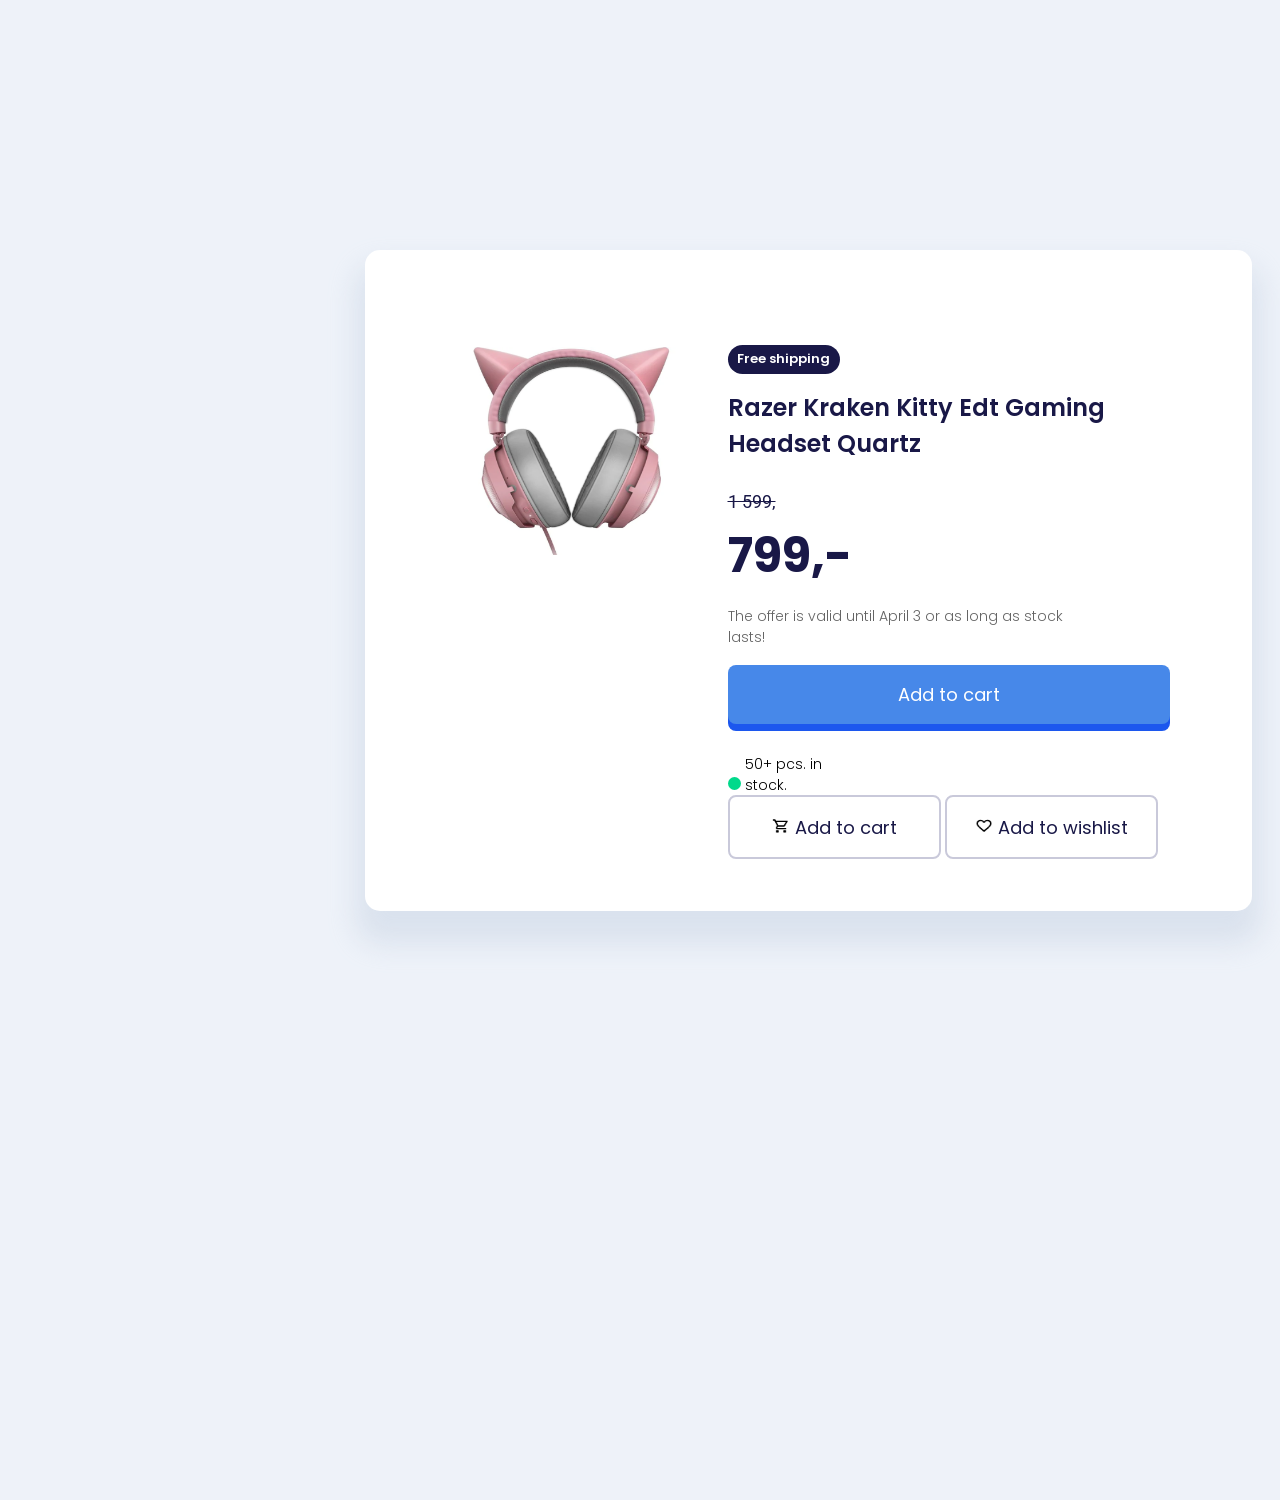
==== index.html @ 3df9a8ec "Add files via upload" ====
<!DOCTYPE html>
<html lang="en">
<head>
    <meta charset="UTF-8">
    <meta name="viewport" content="width=device-width initial-scale=1.0">
    <title>Product Design</title>
    <link rel="stylesheet" href="style.css">
    <link rel="preconnect" href="https://fonts.googleapis.com">
    <link rel="preconnect" href="https://fonts.gstatic.com" crossorigin>
    <link href="https://fonts.googleapis.com/css2?family=Poppins:ital,wght@0,100;0,200;0,300;0,400;0,500;0,600;0,700;0,800;0,900;1,100;1,200;1,300;1,400;1,500;1,600;1,700;1,800;1,900&display=swap" rel="stylesheet">
    <link rel="preconnect" href="https://fonts.googleapis.com">
    <link rel="preconnect" href="https://fonts.gstatic.com" crossorigin>
    <link href="https://fonts.googleapis.com/css2?family=Poppins:ital,wght@0,100;0,200;0,300;0,400;0,500;0,600;0,700;0,800;0,900;1,100;1,200;1,300;1,400;1,500;1,600;1,700;1,800;1,900&family=Roboto:ital,wght@0,100;0,300;0,400;0,500;0,700;0,900;1,100;1,300;1,400;1,500;1,700;1,900&display=swap" rel="stylesheet">
</head>
<body>
    <div class="main" style="height: 1200px;">
        <div class="box">
            <div class="boxbox">
                <div class="divph">
                    <img src="image.png" alt="headphones" class="nayus">
                </div>
                <div class="texts-and-prices">
                    <div class="freesh">
                        <div class="freeship">
                            <p class="freeshiptext">Free shipping</p>
                        </div>
                        <div class="info">
                            <h1 class="infonaus">Razer Kraken Kitty Edt Gaming Headset Quartz</h1>
                        </div>
                    </div>
                    <div class="prices">
                        <div class="prices-1">
                            <p class="pr-content-1">1 599,</p>
                        </div>
                        <div class="prices-2">
                            <p class="pr-content-2">799,-</p>
                        </div>
                        <div class="prices-3">
                            <p class="pr-content-3">The offer is valid until April 3 or as long as stock lasts!</p>
                        </div>
                    </div>
                    <div class="button">
                        <button class="button-add">Add to cart</button>
                    </div>
                    <div class="invert">
                        <div class="elipse"></div>
                        <p class="inventar">
                            50+ pcs. in stock.
                        </p>
                    </div>
                    <div class="two-butt">
                        <button class="first-button">
                            <img src="cart.png" alt="cart" class="cart">
                            Add to cart
                        </button>
                        <button class="second-button">
                            <img src="heart.png" alt="heart" class="cart">
                            Add to wishlist
                        </button>
                    </div>
                </div>
            </div>
        </div>
    </div>
</body>
</html>
---- style.css ----
body{
    background: #EEF2F9;
    width: 1600px;
}


.main{
    margin: 50px;
    margin-top: 250px;
}
.box{
    background-color: #fff;
    height: 661px;
    width: 887px;
    top: 269px;
    left: 356px;
    border-radius: 15px;  
    margin: auto;
    box-shadow: 0px 24px 28px 9px #B3C1D954;

}

.boxbox{
    width: 723px;
    height: 497px;
    top: 351px;
    left: 438px;
    gap: 32px;
    margin-left: 82px;
    margin-right: 82px;
    padding-top: 82px ;
    padding-bottom: 82px ;
    display: flex;

    
}
.divph{
    width: 249px;
    height: 223px;
    flex: 0 0 auto;
}
.nayus{
    width: 249px;
    height: 223px;

}

.texts-and-prices{
    width: 442px;
    height: 497px;
    gap: 32px;
    flex: 1;
}

.freeship{
    width: 112px;
    height: 29px;
    padding: 4px, 8px, 4px, 8px;
    border-radius: 20px;
    gap: 10px;
    background: #191847;

}

.freeshiptext{
    width: 112px;
    height: 21px;
    font-family: Poppins;
    font-size: 13px;
    font-weight: 600;
    line-height: 27px;
    letter-spacing: 0em;
    text-align: center;
    color:  #FFFFFF;
}

.freesh{
    width: 419px;
    height: 111px;
    border-radius: 20px;

}

.info{
    width: 419px;
    height: 72px;
    top: 39px;
}

.infonaus{
    font-family: Poppins;
font-size: 24px;
font-weight: 600;
line-height: 36px;
letter-spacing: 0em;
text-align: left;
color: #191847;

}

.prices{
    width: 365px;
    height: 114px;

}

.prices-1{
    width: 54px;
    height: 21px;
}

.pr-content-1{
    font-family: Roboto;
    font-size: 18px;
    font-weight: 400;
    line-height: 21px;
    letter-spacing: 0em;
    text-align: left;
    color: #191847;
    text-decoration: line-through;
    margin-top: 35px;
}

.prices-2{
    width: 120px;
    height: 72px;

}

.pr-content-2{
    font-family: Poppins;
    font-size: 48px;
    font-weight: 700;
    line-height: 72px;
    letter-spacing: 0em;
    text-align: left;
    color: #191847;
    margin-top: 8px;

}

.prices-3{
    width: 365px;
    height: 21px;
    opacity: 60%;
    


}

.pr-content-3{
    font-family: Poppins;
    font-size: 14px;
    font-weight: 350;
    line-height: 21px;
    letter-spacing: 0em;
    text-align: left;

}


.button-add{
    width: 442px;
height: 59px;
padding: 16px;
border-radius: 8px;
gap: 10px;
background: #4788E9;
margin-top: 60px;
border: none;
box-shadow: 0px 7px 0px 0px #1C57EE;

font-family: Poppins;
color: #fff;
font-size: 18px;
font-weight: 400;
line-height: 27px;
letter-spacing: 0em;
text-align: center;


}

.invert{
    width: 138px;
    height: 21px;
    gap: 8px;
}

.elipse{
    width: 13px;
    height: 13px;
    background: #00D98B;
    display: inline-block;
    border-radius: 50%;

}

.inventar{
    display: inline-block;
    width: 117px;
height: 21px;
border-right-width: 2px;
margin-right: 2px;
margin-top: 30px;
font-family: Poppins;
font-size: 14px;
font-weight: 390;
line-height: 21px;
letter-spacing: 0em;
text-align: left;


}

.two-butt{
    margin-top: 50px;
    width: 442px;
    height: 64px;
    gap: 16px;

}

.first-button{
    width: 213px;
height: 64px;
padding: 16px;
border-radius: 8px;
border: 2px;
gap: 10px;
border: 2px solid #C9C9DA;
background-color: #fff;


font-family: Poppins;
font-size: 18px;
font-weight: 400;
line-height: 27px;
letter-spacing: 0em;
text-align: center;
color:#191847 ;

}

.second-button{
    width: 213px;
height: 64px;
padding: 16px;
border-radius: 8px;
border: 2px;
gap: 10px;
border: 2px solid #C9C9DA;
background-color: #fff;

font-family: Poppins;
font-size: 18px;
font-weight: 400;
line-height: 27px;
letter-spacing: 0em;
text-align: center;
color:#191847 ;

}

.cart{
    height: 16px;
    width: 18px;
color:#191847 ;
}
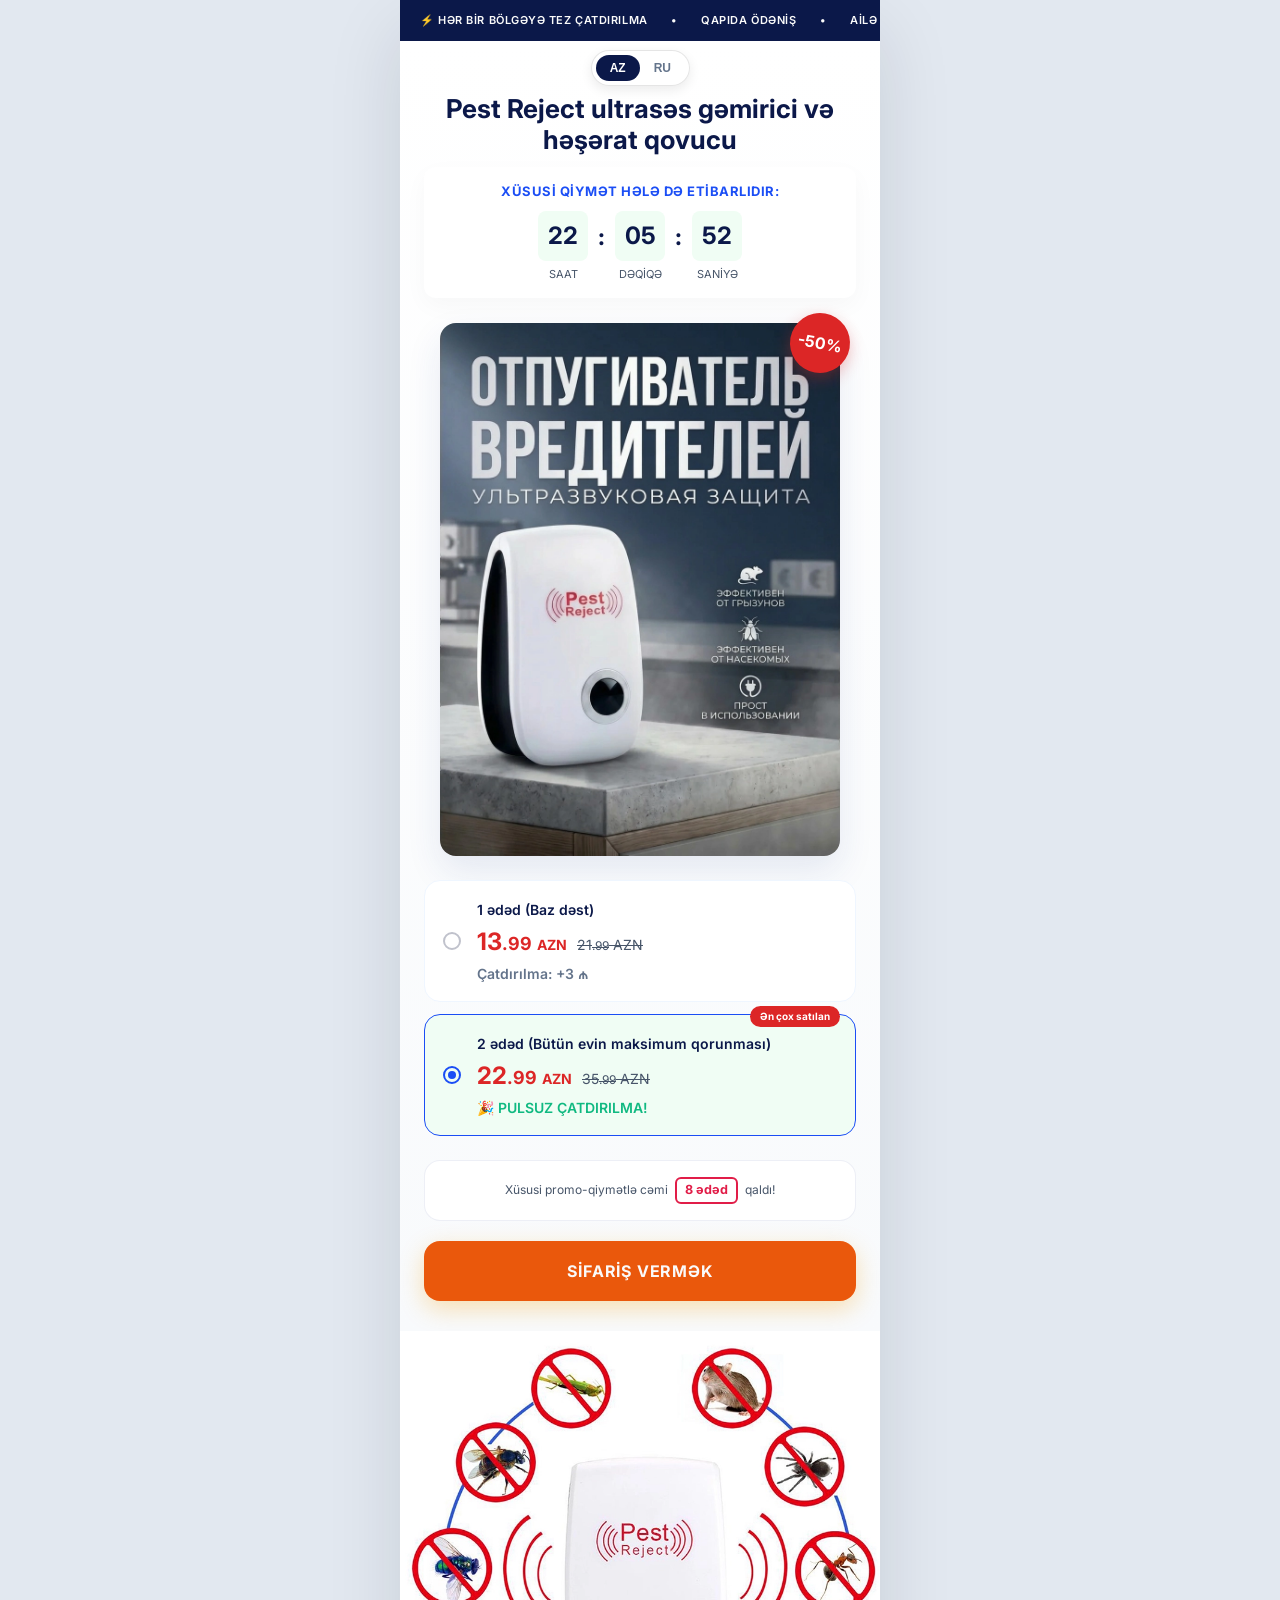
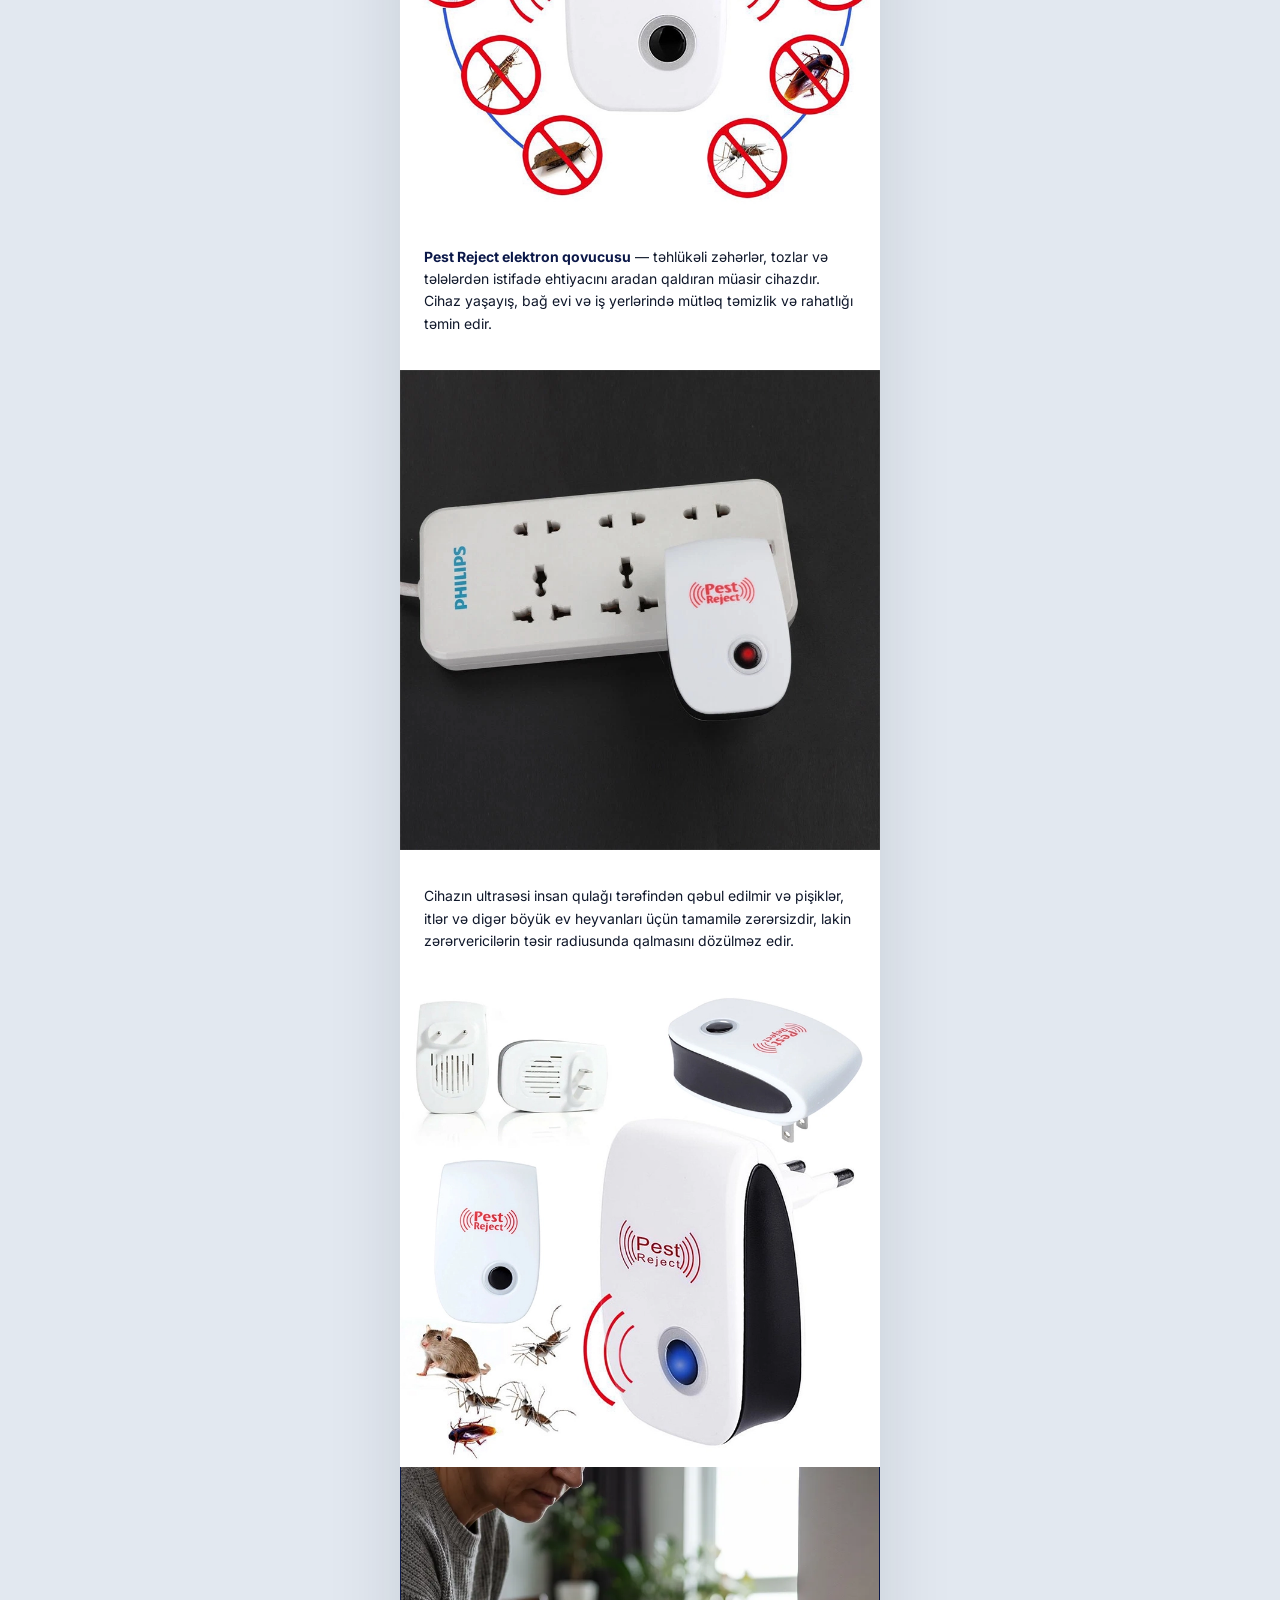
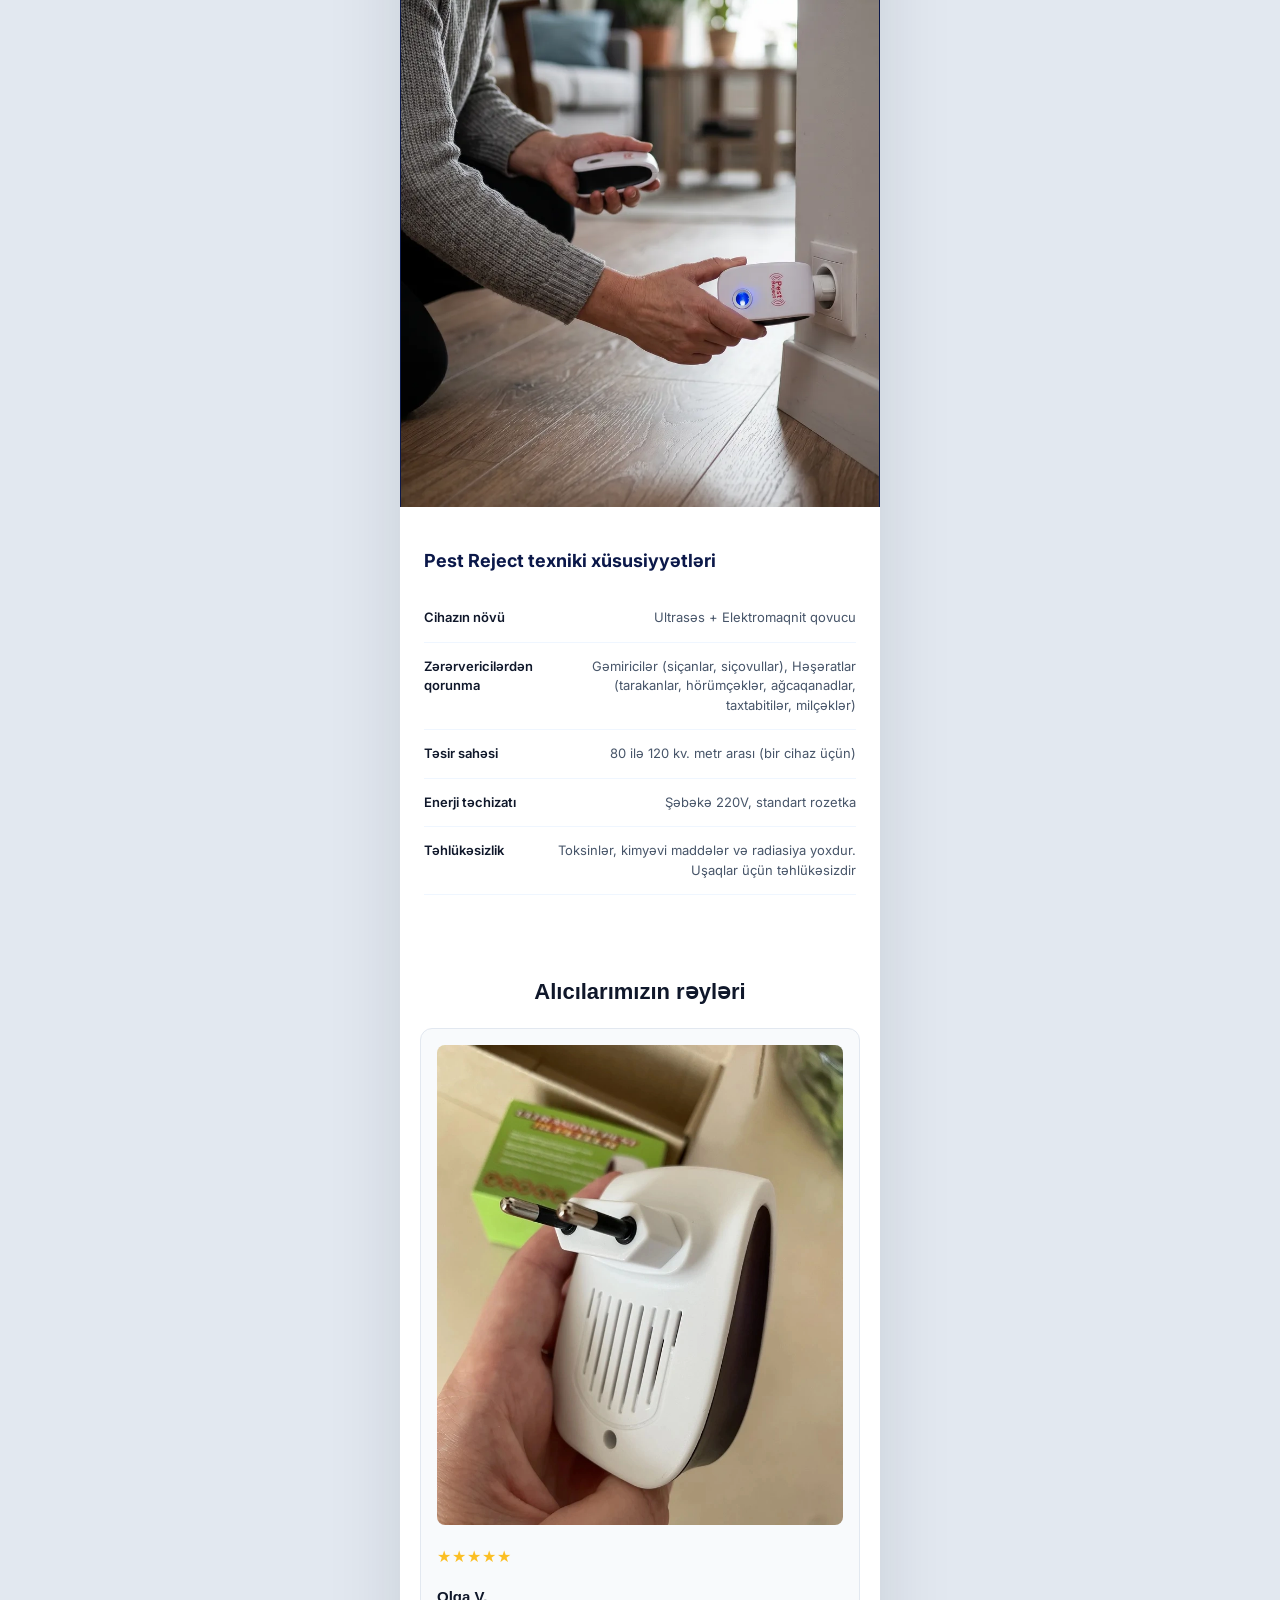
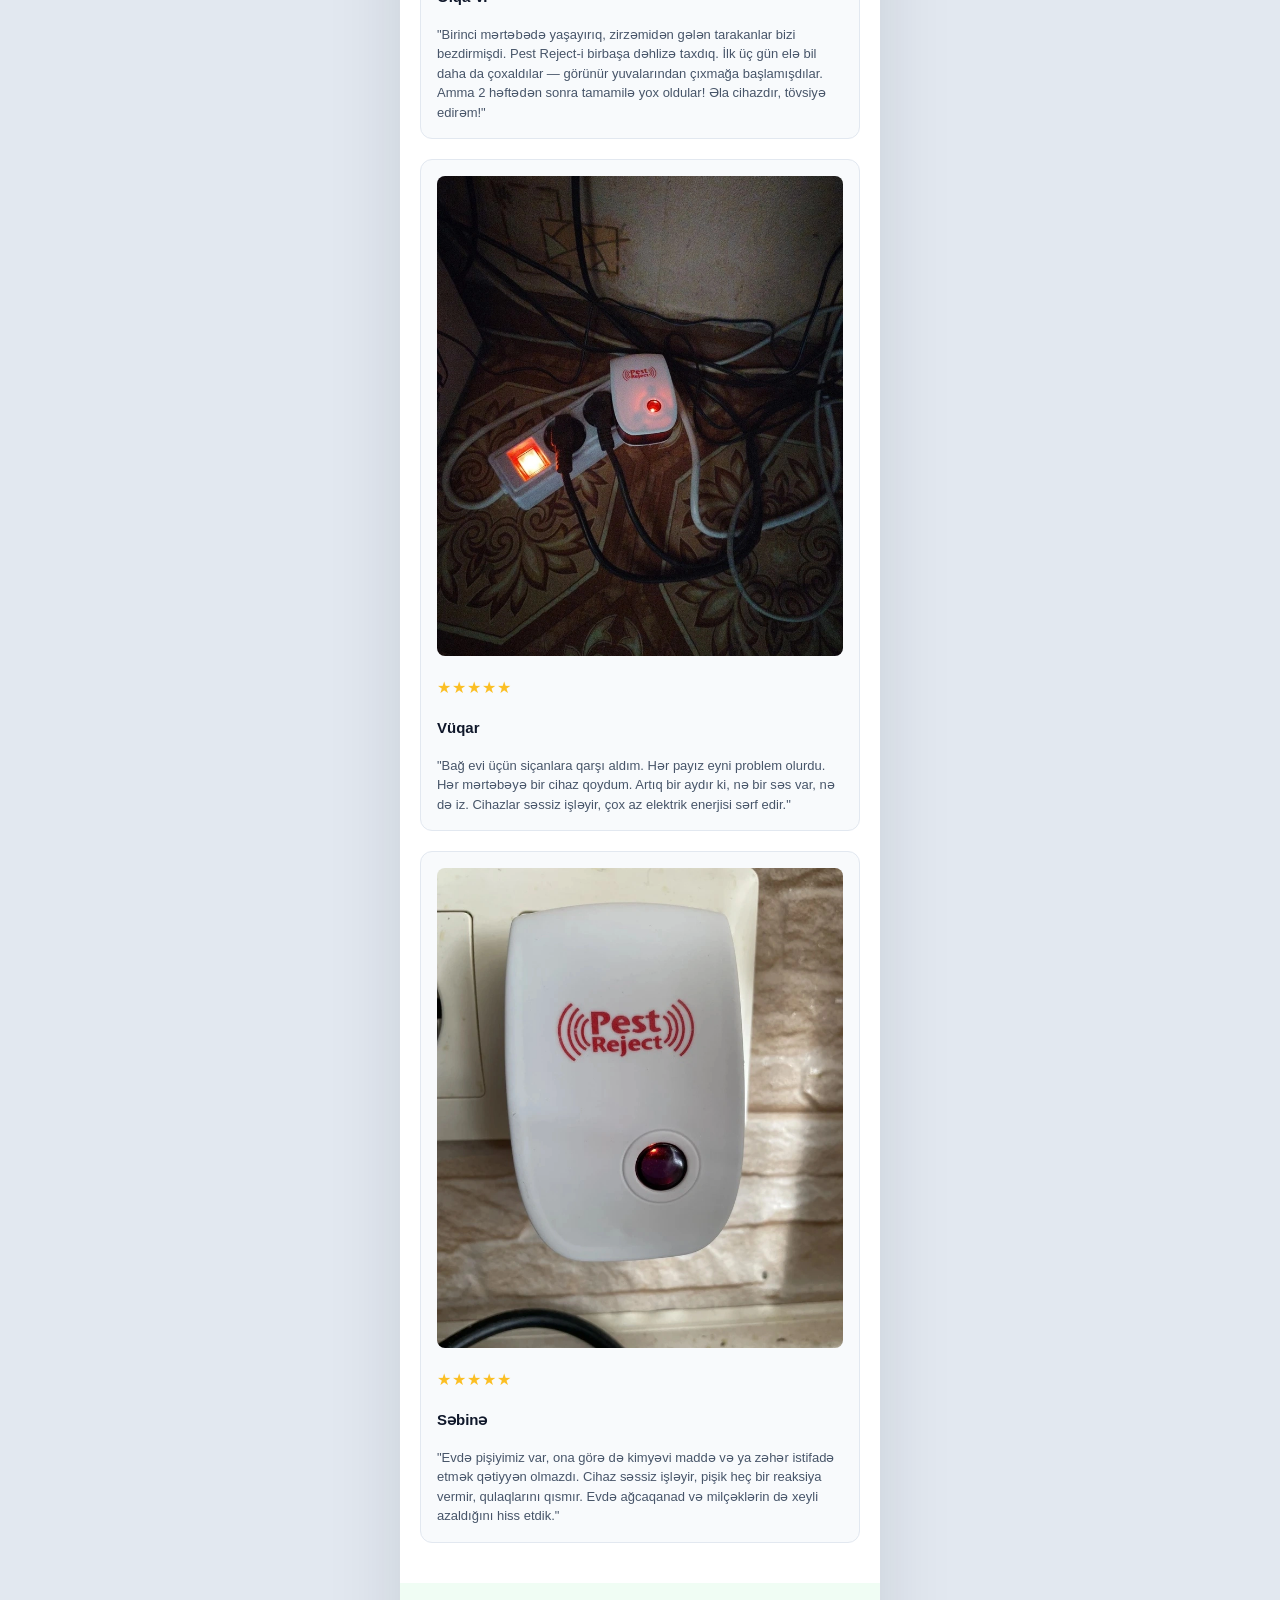
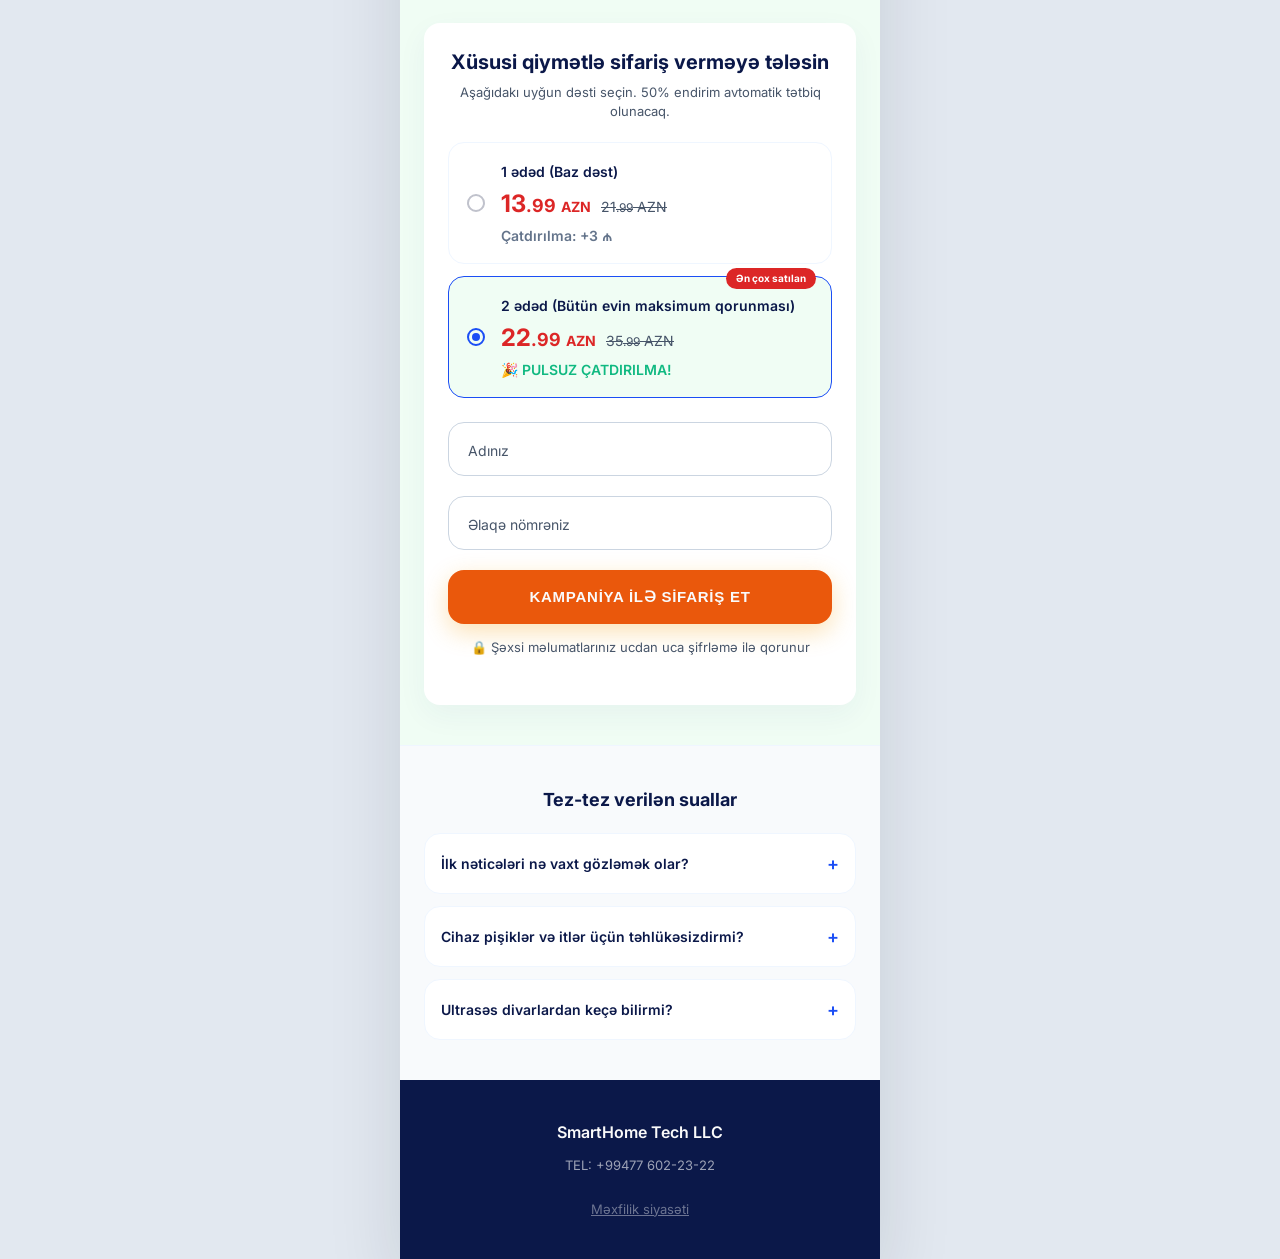
==== commit 9f317c2f: "Add files via upload" ====
--- a/index.html
+++ b/index.html
@@ -1,66 +1,208 @@
-<!DOCTYPE html>
-<html lang="en">
-<head>
-    <meta charset="UTF-8">
-    <meta name="viewport" content="width=device-width initial-scale=1.0">
-    <title>Product Design</title>
-    <link rel="stylesheet" href="style.css">
-    <link rel="preconnect" href="https://fonts.googleapis.com">
-    <link rel="preconnect" href="https://fonts.gstatic.com" crossorigin>
-    <link href="https://fonts.googleapis.com/css2?family=Poppins:ital,wght@0,100;0,200;0,300;0,400;0,500;0,600;0,700;0,800;0,900;1,100;1,200;1,300;1,400;1,500;1,600;1,700;1,800;1,900&display=swap" rel="stylesheet">
-    <link rel="preconnect" href="https://fonts.googleapis.com">
-    <link rel="preconnect" href="https://fonts.gstatic.com" crossorigin>
-    <link href="https://fonts.googleapis.com/css2?family=Poppins:ital,wght@0,100;0,200;0,300;0,400;0,500;0,600;0,700;0,800;0,900;1,100;1,200;1,300;1,400;1,500;1,600;1,700;1,800;1,900&family=Roboto:ital,wght@0,100;0,300;0,400;0,500;0,700;0,900;1,100;1,300;1,400;1,500;1,700;1,900&display=swap" rel="stylesheet">
-</head>
-<body>
-    <div class="main" style="height: 1200px;">
-        <div class="box">
-            <div class="boxbox">
-                <div class="divph">
-                    <img src="image.png" alt="headphones" class="nayus">
-                </div>
-                <div class="texts-and-prices">
-                    <div class="freesh">
-                        <div class="freeship">
-                            <p class="freeshiptext">Free shipping</p>
-                        </div>
-                        <div class="info">
-                            <h1 class="infonaus">Razer Kraken Kitty Edt Gaming Headset Quartz</h1>
-                        </div>
-                    </div>
-                    <div class="prices">
-                        <div class="prices-1">
-                            <p class="pr-content-1">1 599,</p>
-                        </div>
-                        <div class="prices-2">
-                            <p class="pr-content-2">799,-</p>
-                        </div>
-                        <div class="prices-3">
-                            <p class="pr-content-3">The offer is valid until April 3 or as long as stock lasts!</p>
-                        </div>
-                    </div>
-                    <div class="button">
-                        <button class="button-add">Add to cart</button>
-                    </div>
-                    <div class="invert">
-                        <div class="elipse"></div>
-                        <p class="inventar">
-                            50+ pcs. in stock.
-                        </p>
-                    </div>
-                    <div class="two-butt">
-                        <button class="first-button">
-                            <img src="cart.png" alt="cart" class="cart">
-                            Add to cart
-                        </button>
-                        <button class="second-button">
-                            <img src="heart.png" alt="heart" class="cart">
-                            Add to wishlist
-                        </button>
-                    </div>
-                </div>
-            </div>
-        </div>
-    </div>
-</body>
+<!DOCTYPE html>
+<html lang="az">
+<head>
+    <meta charset="UTF-8">
+    <meta name="viewport" content="width=device-width, initial-scale=1.0, maximum-scale=1.0, user-scalable=no">
+    <title>Pest Reject: Dual Technology Protection</title>
+    
+    <link rel="preconnect" href="https://fonts.googleapis.com">
+    <link rel="preconnect" href="https://fonts.gstatic.com" crossorigin>
+    <link href="https://fonts.googleapis.com/css2?family=Inter:wght@300;400;500;600;700&family=Space+Grotesk:wght@500;700&display=swap" rel="stylesheet">
+    
+    <link rel="stylesheet" href="styles.css">
+    
+    <style>
+        .lang-selector {
+            position: absolute;
+            top: 50px;
+            right: 190px;
+            z-index: 999;
+            display: flex;
+            background: rgba(255, 255, 255, 0.9);
+            border: 1px solid rgba(0, 0, 0, 0.1);
+            padding: 4px;
+            border-radius: 30px;
+            box-shadow: 0 4px 12px rgba(0, 0, 0, 0.08);
+            backdrop-filter: blur(10px);
+        }
+        .lang-btn {
+            background: none;
+            border: none;
+            padding: 6px 14px;
+            font-size: 12px;
+            font-weight: 700;
+            border-radius: 20px;
+            cursor: pointer;
+            color: #64748b;
+            transition: all 0.25s ease;
+        }
+        .lang-btn.active {
+            background: var(--primary-dark, #1a3626);
+            color: #ffffff;
+        }
+        .outlined-badge {
+            display: inline-block;
+            padding: 2px 8px;
+            margin: 0 4px;
+            font-weight: 700;
+            color: #e11d48;
+            border: 2px solid #e11d48;
+            border-radius: 6px;
+            background: transparent;
+            font-size: 1.05em;
+            vertical-align: middle;
+        }
+    </style>
+
+    <script type="text/javascript">
+    (function(c,l,a,r,i,t,y){
+        c[a]=c[a]||function(){(c[a].q=c[a].q||[]).push(arguments)};
+        t=l.createElement(r);t.async=1;t.src="https://www.clarity.ms/tag/"+i;
+        y=l.getElementsByTagName(r)[0];y.parentNode.insertBefore(t,y);
+    })(window, document, "clarity", "script", "xmjkvw6x2c");
+    </script>
+
+    <script>
+    !function (w, d, t) {
+      w.TiktokAnalyticsObject=t;var ttq=w[t]=w[t]||[];ttq.methods=["page","track","identify","instances","debug","on","off","once","ready","alias","group","enableCookie","disableCookie","holdConsent","revokeConsent","grantConsent"],ttq.setAndDefer=function(t,e){t[e]=function(){t.push([e].concat(Array.prototype.slice.call(arguments,0)))}};for(var i=0;i<ttq.methods.length;i++)ttq.setAndDefer(ttq,ttq.methods[i]);ttq.instance=function(t){for(
+      var e=ttq._i[t]||[],n=0;n<ttq.methods.length;n++)ttq.setAndDefer(e,ttq.methods[n]);return e},ttq.load=function(e,n){var r="https://analytics.tiktok.com/i18n/pixel/events.js",o=n&&n.partner;ttq._i=ttq._i||{},ttq._i[e]=[],ttq._i[e]._u=r,ttq._t=ttq._t||{},ttq._t[e]=+new Date,ttq._o=ttq._o||{},ttq._o[e]=n||{};n=document.createElement("script")
+      ;n.type="text/javascript",n.async=!0,n.src=r+"?sdkid="+e+"&lib="+t;e=document.getElementsByTagName("script")[0];e.parentNode.insertBefore(n,e)};
+      ttq.load('D953P5RC77U133LMJ0LG');
+      ttq.page();
+    }(window, document, 'ttq');
+    </script>
+    <script>
+    !function(f,b,e,v,n,t,s)
+    {if(f.fbq)return;n=f.fbq=function(){n.callMethod?
+    n.callMethod.apply(n,arguments):n.queue.push(arguments)};
+    if(!f._fbq)f._fbq=n;n.push=n;n.loaded=!0;n.version='2.0';
+    n.queue=[];t=b.createElement(e);t.async=!0;
+    t.src=v;s=b.getElementsByTagName(e)[0];
+    s.parentNode.insertBefore(t,s)}(window, document,'script',
+    'https://connect.facebook.net/en_US/fbevents.js');
+    fbq('init', '2206596209770725');
+    </script>
+</head>
+<body>
+
+    <main class="premium-wrapper">
+        
+        <div class="lang-selector">
+            <button class="lang-btn" id="btn-lang-az" onclick="switchLanguage('az')">AZ</button>
+            <button class="lang-btn" id="btn-lang-ru" onclick="switchLanguage('ru')">RU</button>
+        </div>
+
+        <header class="ticker-bar">
+            <div class="ticker-track" id="ticker-track"></div>
+        </header>
+
+        <section class="hero-showcase" style="position: relative;">
+            <div class="content_layer">
+                <h1 class="main_title" id="hero-title"></h1>
+
+                <div class="timer_wrap">
+                    <p class="timer_title" id="timer-title-text"></p>
+                    <div class="timer_container">
+                        <div class="timer_block">
+                            <div class="count hours">00</div>
+                            <div class="text" id="label-hours"></div>
+                        </div>
+                        <div class="separator">:</div>
+                        <div class="timer_block">
+                            <div class="count minutes">00</div>
+                            <div class="text" id="label-minutes"></div>
+                        </div>
+                        <div class="separator">:</div>
+                        <div class="timer_block">
+                            <div class="count seconds">00</div>
+                            <div class="text" id="label-seconds"></div>
+                        </div>
+                    </div>
+                </div>
+
+                <div class="hero_image_wrapper">
+                    <img src="" alt="" class="hero_img" id="hero-img">
+                    <div class="sale_badge" id="sale-badge"></div>
+                </div>
+            </div>
+
+            <div class="prices-wrapper" id="pricing-wrapper-top"></div>
+
+            <div class="batch-counter-container">
+                <p class="stock-warning" id="stock-warning-text"></p>
+            </div>
+
+            <div class="cta-container">
+                <a href="#order_form_section" class="btn-magnetic" id="cta-btn-text"></a>
+            </div>
+        </section>
+
+        <section class="narrative-grid" id="narrative-grid"></section>
+
+        <section class="tech-specs-section">
+            <h3 class="specs-section-title" id="specs-title"></h3>
+            <div class="specs-table" id="specs-table"></div>
+        </section>
+
+<section class="addons_section" style="padding: 40px 20px; background: #fff; font-family: 'Montserrat', sans-serif;">
+    <div style="max-width: 550px; margin: 0 auto;">
+        <h2 id="reviews-title" style="font-size: 22px; text-align: center; margin-bottom: 20px; color: var(--text-main); font-weight: 700;"></h2>
+        
+        <!-- One clean, vertical container for your list -->
+        <div id="reviewsSlider" class="reviews_slider" style="display: flex; flex-direction: column; gap: 20px;">
+        </div>
+    </div>
+</section>
+
+        <section id="order_form_section" class="checkout-anchor">
+            <div class="checkout-card">
+                <h3 id="checkout-title"></h3>
+                <p style="margin-bottom: 20px;" id="checkout-subtitle"></p>
+
+                <div class="prices-wrapper" id="pricing-wrapper-bottom"></div>
+
+                <iframe name="hidden_iframe" id="hidden_iframe" style="display:none;"></iframe>
+                <form id="order_form" class="clean-form" action="https://api.web3forms.com/submit" method="POST">
+                    <input type="hidden" name="access_key" id="web3forms_key" value="">
+                    <input type="hidden" name="subject" id="web3forms_subject" value="">
+                    <input type="hidden" name="from_name" id="web3forms_from_name" value="">
+                    <input type="checkbox" name="botcheck" style="display: none;">
+                    
+                    <input type="hidden" name="redirect" id="dynamic_redirect" value="">
+                    <input type="hidden" name="Тариф" id="selected_package" value="">
+                    
+                    <div class="floating-input-group">
+                        <input type="text" name="name" id="user_name" placeholder=" ">
+                        <label for="user_name" id="label-name"></label>
+                    </div>
+
+                    <div class="floating-input-group">
+                        <input type="tel" name="phone" id="user_phone" required="" placeholder=" " pattern="[\+0-9\-\s\(\)]+">
+                        <label for="user_phone" id="label-phone"></label>
+                    </div>
+
+                    <button type="submit" class="btn-magnetic submit-btn" id="submit-btn-text"></button>
+                </form>
+                <p class="security_text" id="security-text"></p>
+            </div>
+        </section>
+
+        <section class="faq-section">
+            <h3 class="specs-section-title text-center" id="faq-section-title"></h3>
+            <div class="faq_container" id="faq-container"></div>
+        </section>
+
+        <footer class="footer_section">
+            <div class="footer_content">
+                <p class="company_name" id="footer-company"></p>
+                <p id="footer-phone"></p>
+                <a href="polit.html" target="_blank" class="policy_link" id="footer-policy"></a>
+            </div>
+        </footer>
+
+    </main>
+
+    <script src="config.js"></script>
+    <script src="script.js"></script>
+</body>
 </html>
--- a/styles.css
+++ b/styles.css
@@ -0,0 +1,777 @@
+/* Precise Color Palette Integration & Adaptive Typography Framework */
+:root {
+--primary-dark: #0B1849;        /* Deep Forest Charcoal */
+    --primary-color: #1B4EF5;       /* Protective Dark Green (Active Zone) */
+    --primary-light: #F0FDF4;       /* Soft Mint Light (Clean background tint) */
+    
+    /* Accents: Warm warning orange for notifications, ribbons, 
+       and sub-elements 
+    */
+    --accent-gold: #EA580C;         /* Warning/Alert Orange */
+    --accent-gold-hover: #C2410C;   /* Deep Orange Hover */
+    
+    /* Action Color: True CTA Red for buttons, price drop badges, 
+       and stock warnings to drive urgency and high clicks
+    */
+    --danger: #DC2626;              /* Danger Red (Used for Main CTA buttons/badges) */
+    
+    /* Structure & Typography */
+    --bg-light: #F8FAFC;            /* Clean Slate Gray background */
+    --bg-white: #FFFFFF;            /* Pure White */
+    --text-main: #0F172A;           /* Deep Charcoal for crisp reading */
+    --text-muted: #475569;          /* Slate Gray for secondary text */
+    --text-light: #FAFAFA;
+
+    --radius-premium: 16px;
+    --radius-pill: 40px;
+    --transition-smooth: cubic-bezier(0.16, 1, 0.3, 1);
+}
+
+/* Base Level Setup Constraints */
+* {
+    margin: 0;
+    padding: 0;
+    box-sizing: border-box;
+    -webkit-tap-highlight-color: transparent;
+}
+
+body {
+    background-color: #E2E8F0;
+    color: var(--text-main);
+    font-family: 'Inter', sans-serif;
+    line-height: 1.5;
+    -webkit-font-smoothing: antialiased;
+}
+
+/* Wider Responsive Layout to Provide Ample Breathing Room on Modern Mobile glass */
+.premium-wrapper {
+    width: 100%;
+    max-width: 480px;
+    margin: 0 auto;
+    background-color: var(--bg-white);
+    box-shadow: 0 30px 70px rgba(15, 23, 42, 0.12);
+    min-height: 100vh;
+    overflow-x: hidden;
+    position: relative;
+}
+
+/* Continuous Marquee Infobar */
+.ticker-bar {
+    background-color: var(--primary-dark);
+    color: var(--text-light);
+    padding: 12px 0;
+    font-size: 11px;
+    font-weight: 600;
+    letter-spacing: 0.05em;
+    overflow: hidden;
+    white-space: nowrap;
+}
+
+.ticker-track {
+    display: inline-block;
+    animation: scrollTicker 30s linear infinite;
+}
+
+.ticker-track span {
+    display: inline-block;
+    padding: 0 20px;
+}
+
+@keyframes scrollTicker {
+    0% { transform: translate3d(0, 0, 0); }
+    100% { transform: translate3d(-50%, 0, 0); }
+}
+
+/* Sections Construction Styling */
+section {
+    padding: 40px 24px;
+}
+
+/* Hero Content Area with Restored Original Copywriting Styles */
+.hero-showcase {
+    display: flex;
+    flex-direction: column;
+    background: linear-gradient(180deg, var(--bg-white) 0%, var(--bg-light) 100%);
+    padding-bottom: 30px;
+    text-align: center;
+}
+
+.badge {
+    display: inline-block;
+    background-color: var(--primary-light);
+    color: var(--primary-color);
+    padding: 6px 16px;
+    border-radius: var(--radius-pill);
+    font-size: 12px;
+    font-weight: 600;
+    text-transform: uppercase;
+    letter-spacing: 1px;
+    margin: 0 auto 16px auto;
+    width: max-content;
+}
+
+.main_title {
+    font-family: 'Inter', sans-serif;
+    font-size: 26px;
+    line-height: 1.2;
+    font-weight: 700;
+    color: var(--primary-dark);
+    margin-bottom: 12px;
+    margin-top: 12px;
+}
+
+.subtitle {
+    font-size: 14px;
+    color: var(--text-muted);
+    margin-bottom: 24px;
+    padding: 0 10px;
+}
+
+/* Restored Original Style Hero Image Wrapper containing old badges */
+.hero_image_wrapper {
+    position: relative;
+    width: 100%;
+    max-width: 400px;
+    margin: 0 auto 24px auto;
+}
+
+.hero_img {
+    width: 100%;
+    height: auto;
+    border-radius: var(--radius-premium);
+    box-shadow: 0 15px 35px rgba(30, 58, 138, 0.1);
+    object-fit: cover;
+    display: block;
+}
+
+.sale_badge {
+    position: absolute;
+    top: -10px;
+    right: -10px;
+    background-color: var(--danger);
+    color: white;
+    width: 60px;
+    height: 60px;
+    border-radius: 50%;
+    display: flex;
+    align-items: center;
+    justify-content: center;
+    font-weight: 700;
+    font-size: 16px;
+    box-shadow: 0 6px 15px rgba(220, 38, 38, 0.3);
+    transform: rotate(10deg);
+}
+
+/* High Visibility Stocks Tracker */
+.batch-counter-container {
+    background: var(--bg-white);
+    border: 1px solid rgba(30, 58, 138, 0.08);
+    padding: 16px;
+    border-radius: var(--radius-premium);
+    margin-bottom: 20px;
+    text-align: left;
+}
+
+.batch-header {
+    display: flex;
+    justify-content: space-between;
+    align-items: center;
+    font-size: 12px;
+    font-weight: 600;
+    color: var(--primary-dark);
+}
+
+.pulse-dot {
+    width: 8px;
+    height: 8px;
+    background: var(--danger);
+    border-radius: 50%;
+    box-shadow: 0 0 0 0 rgba(220, 38, 38, 0.5);
+    animation: dotPulse 1.8s infinite;
+}
+
+@keyframes dotPulse {
+    0% { transform: scale(0.95); box-shadow: 0 0 0 0 rgba(220, 38, 38, 0.5); }
+    70% { transform: scale(1); box-shadow: 0 0 0 6px rgba(220, 38, 38, 0); }
+    100% { transform: scale(0.95); box-shadow: 0 0 0 0 rgba(220, 38, 38, 0); }
+}
+
+.progress-bar-track {
+    background: #EFF6FF;
+    height: 6px;
+    border-radius: var(--radius-pill);
+    margin: 10px 0;
+    overflow: hidden;
+}
+
+.progress-bar-fill {
+    background: var(--primary-color);
+    height: 100%;
+    border-radius: var(--radius-pill);
+}
+
+.stock-warning {
+    font-size: 12px;
+    color: var(--text-muted);
+    text-align: center;
+}
+
+.stock-warning b {
+    color: var(--danger);
+}
+
+/* High Loyalty Trust Notice Element */
+.delivery-shield {
+    display: flex;
+    gap: 14px;
+    background: var(--bg-white);
+    border: 1px solid rgba(0,0,0,0.03);
+    padding: 16px;
+    border-radius: var(--radius-premium);
+    margin-bottom: 24px;
+    text-align: left;
+}
+
+.shield-icon {
+    color: var(--primary-color);
+    display: flex;
+    align-items: center;
+}
+
+.shield-text h4 {
+    font-size: 13px;
+    font-weight: 600;
+    color: var(--primary-dark);
+}
+
+.shield-text p {
+    font-size: 12px;
+    color: var(--text-muted);
+}
+
+/* Magnetic Call To Action Button Components */
+.cta-container {
+    width: 100%;
+}
+
+.btn-magnetic {
+    display: flex;
+    justify-content: center;
+    align-items: center;
+    width: 100%;
+    padding: 18px 24px;
+    background: var(--accent-gold);
+    color: var(--text-light);
+    font-weight: 700;
+    text-transform: uppercase;
+    text-decoration: none;
+    letter-spacing: 0.05em;
+    border-radius: var(--radius-premium);
+    transition: background-color 0.2s ease, transform var(--transition-smooth);
+    box-shadow: 0 8px 25px rgba(245, 158, 11, 0.3);
+    border: none;
+}
+
+.btn-magnetic:hover {
+    background: var(--accent-gold-hover);
+    transform: translateY(-2px);
+}
+
+/* Structural Narrative Content Showcase grid */
+.narrative-grid {
+    padding: 0;
+    background: var(--primary-dark);
+}
+
+.story-image-card {
+    width: 100%;
+    position: relative;
+    overflow: hidden;
+}
+
+.story-image-card img {
+    width: 100%;
+    height: auto;
+    display: block;
+}
+
+.narrative-text {
+    padding: 35px 24px;
+    font-size: 14px;
+    line-height: 1.6;
+    background: var(--bg-white);
+    color: var(--text-main);
+}
+
+.narrative-text b {
+    color: var(--primary-dark);
+}
+
+/* Glassmorphism Specs Elements Inside Graphics Container layers */
+.glass-specs-box {
+    position: absolute;
+    bottom: 20px;
+    left: 20px;
+    right: 20px;
+    background: rgba(15, 23, 42, 0.9);
+    backdrop-filter: blur(10px);
+    -webkit-backdrop-filter: blur(10px);
+    border: 1px solid rgba(255,255,255,0.1);
+    padding: 20px;
+    border-radius: var(--radius-premium);
+    color: var(--text-light);
+}
+
+.glass-specs-box h3 {
+    font-size: 16px;
+    font-weight: 700;
+    color: var(--accent-gold);
+}
+
+.divider-line {
+    width: 40px;
+    height: 2px;
+    background: var(--accent-gold);
+    margin: 12px 0;
+}
+
+.glass-specs-box p {
+    font-size: 13px;
+    line-height: 1.5;
+    color: #E2E8F0;
+}
+
+.specs-bullet-list {
+    list-style: none;
+    margin-top: 10px;
+}
+
+.specs-bullet-list li {
+    font-size: 13px;
+    color: #E2E8F0;
+    margin-bottom: 6px;
+    position: relative;
+    padding-left: 18px;
+}
+
+.specs-bullet-list li::before {
+    content: '✓';
+    position: absolute;
+    left: 0;
+    color: var(--accent-gold);
+    font-weight: bold;
+}
+
+.micro-tag {
+    font-size: 9px;
+    font-weight: 700;
+    letter-spacing: 0.1em;
+    color: var(--accent-gold);
+    display: block;
+    margin-bottom: 4px;
+}
+
+/* Clean Tech Table specifications elements */
+.tech-specs-section {
+    background: var(--bg-white);
+}
+
+.specs-section-title {
+    font-size: 18px;
+    font-weight: 700;
+    color: var(--primary-dark);
+    margin-bottom: 20px;
+}
+
+.text-center { text-align: center; }
+
+.specs-table {
+    display: flex;
+    flex-direction: column;
+}
+
+.specs-row {
+    display: flex;
+    justify-content: space-between;
+    padding: 14px 0;
+    border-bottom: 1px solid #EFF6FF;
+    font-size: 13px;
+    gap: 15px;
+}
+
+.spec-label {
+    font-weight: 600;
+    color: var(--text-main);
+}
+
+.spec-val {
+    color: var(--text-muted);
+    text-align: right;
+}
+
+/* Custom Interactive Accordion FAQ Section Components */
+.faq-section {
+    background: var(--bg-light);
+    border-top: 1px solid #EFF6FF;
+}
+
+.faq_container {
+    display: flex;
+    flex-direction: column;
+    gap: 12px;
+}
+
+.faq_item {
+    background: var(--bg-white);
+    border: 1px solid #EFF6FF;
+    border-radius: var(--radius-premium);
+    padding: 16px;
+    cursor: pointer;
+    transition: border-color 0.2s ease;
+}
+
+.faq_trigger {
+    display: flex;
+    justify-content: space-between;
+    align-items: center;
+    font-weight: 600;
+    font-size: 14px;
+    color: var(--primary-dark);
+    gap: 10px;
+}
+
+.faq_icon {
+    font-size: 18px;
+    color: var(--primary-color);
+    transition: transform 0.3s var(--transition-smooth);
+}
+
+.faq_answer {
+    max-height: 0;
+    overflow: hidden;
+    transition: max-height 0.3s cubic-bezier(0, 1, 0, 1), padding 0.3s ease;
+    font-size: 13px;
+    color: var(--text-muted);
+    line-height: 1.5;
+}
+
+.faq_answer p {
+    padding-top: 12px;
+}
+
+/* Open Accordion Interactive States */
+.faq_item.open {
+    border-color: var(--primary-color);
+}
+
+.faq_item.open .faq_icon {
+    transform: rotate(45deg);
+}
+
+.faq_item.open .faq_answer {
+    max-height: 1000px;
+    transition: max-height 0.5s ease-in-out;
+}
+
+/* Tariff Cards Stack System (Placed Right Before Form Container) */
+.prices-wrapper {
+    display: flex;
+    flex-direction: column;
+    gap: 12px;
+    margin-bottom: 24px;
+    text-align: left;
+}
+
+.pricing-card {
+    background: var(--bg-white);
+    border: 1px solid #EFF6FF;
+    border-radius: var(--radius-premium);
+    padding: 18px;
+    display: flex;
+    align-items: center;
+    gap: 16px;
+    cursor: pointer;
+    position: relative;
+    transition: border-color var(--transition-smooth), background-color var(--transition-smooth);
+}
+
+.pricing-card.active {
+    border-color: var(--primary-color);
+    background: var(--primary-light);
+}
+
+.card-radio {
+    width: 18px;
+    height: 18px;
+    border: 2px solid #C0C2CC;
+    border-radius: 50%;
+    position: relative;
+    flex-shrink: 0;
+}
+
+.pricing-card.active .card-radio {
+    border-color: var(--primary-color);
+}
+
+.pricing-card.active .card-radio::after {
+    content: '';
+    position: absolute;
+    top: 3px; left: 3px;
+    width: 8px; height: 8px;
+    background: var(--primary-color);
+    border-radius: 50%;
+}
+
+.card-details {
+    display: flex;
+    flex-direction: column;
+    flex-grow: 1;
+}
+
+.package-name {
+    font-size: 14px;
+    font-weight: 600;
+    color: var(--primary-dark);
+}
+
+.pricing-row {
+    display: flex;
+    align-items: baseline;
+    gap: 10px;
+    margin-top: 4px;
+}
+
+.new-price {
+    font-size: 24px;
+    font-weight: 700;
+    color: var(--danger);
+}
+
+.new-price small { font-size: 14px; }
+
+.old-price {
+    font-size: 14px;
+    text-decoration: line-through;
+    color: var(--text-muted);
+}
+
+.popular-ribbon {
+    position: absolute;
+    top: -9px;
+    right: 15px;
+    background: var(--danger);
+    color: white;
+    font-size: 10px;
+    font-weight: 700;
+    padding: 3px 10px;
+    border-radius: var(--radius-pill);
+}
+
+/* Fluid Luxury Checkout Form Architecture */
+.checkout-anchor {
+    background: var(--primary-light);
+}
+
+.checkout-card {
+    background: var(--bg-white);
+    padding: 24px;
+    border-radius: var(--radius-premium);
+    box-shadow: 0 10px 30px rgba(30, 58, 138, 0.05);
+    text-align: center;
+}
+
+.checkout-card h3 {
+    font-size: 20px;
+    font-weight: 700;
+    color: var(--primary-dark);
+    margin-bottom: 6px;
+}
+
+.checkout-card p {
+    font-size: 13px;
+    color: var(--text-muted);
+    margin-bottom: 24px;
+}
+
+.clean-form {
+    display: flex;
+    flex-direction: column;
+    gap: 20px;
+}
+
+.floating-input-group {
+    position: relative;
+    width: 100%;
+}
+
+.floating-input-group input {
+    width: 100%;
+    padding: 18px 16px;
+    border: 1px solid #CBD5E1;
+    background: transparent;
+    border-radius: var(--radius-premium);
+    font-size: 14px;
+    color: var(--text-main);
+    transition: border-color 0.2s ease;
+}
+
+.floating-input-group input:focus {
+    outline: none;
+    border-color: var(--primary-color);
+}
+
+.floating-input-group label {
+    position: absolute;
+    left: 16px;
+    top: 18px;
+    font-size: 14px;
+    color: var(--text-muted);
+    transition: transform 0.2s ease, font-size 0.2s ease, color 0.2s ease;
+    pointer-events: none;
+    background: var(--bg-white);
+    padding: 0 4px;
+}
+
+.floating-input-group input:focus ~ label,
+.floating-input-group input:not(:placeholder-shown) ~ label {
+    transform: translate3d(0, -26px, 0);
+    font-size: 11px;
+    font-weight: 600;
+    color: var(--primary-color);
+}
+
+.submit-btn {
+    border: none;
+    cursor: pointer;
+    font-size: 15px;
+}
+
+.security_text {
+    font-size: 11px;
+    color: var(--text-muted);
+    margin-top: 14px;
+}
+
+/* Footer Section Rules Restoration */
+.footer_section {
+    background-color: var(--primary-dark);
+    color: rgba(254, 254, 254, 0.6);
+    padding: 40px 24px;
+    text-align: center;
+    font-size: 13px;
+}
+
+.footer_content p {
+    margin-bottom: 8px;
+}
+
+.company_name {
+    font-size: 16px;
+    color: var(--text-light);
+    font-weight: 600;
+    margin-bottom: 12px !important;
+}
+
+.policy_link {
+    color: rgba(254, 254, 254, 0.4);
+    text-decoration: underline;
+    margin-top: 16px;
+    display: inline-block;
+}
+
+html {
+    scroll-behavior: smooth;
+}
+
+/* Timer styles */
+.timer_wrap {
+    background-color: var(--bg-white);
+    padding: 15px;
+    border-radius: 12px;
+    box-shadow: 0 8px 25px rgba(0,0,0,0.03);
+    margin-bottom: 25px;
+}
+
+.timer_title {
+    font-size: 13px;
+    font-weight: 700;
+    margin-bottom: 10px;
+    color: var(--primary-color);
+    text-transform: uppercase;
+    letter-spacing: 0.5px;
+}
+
+.timer_container {
+    display: flex;
+    justify-content: center;
+    align-items: center;
+    gap: 10px;
+}
+
+.timer_block {
+    display: flex;
+    flex-direction: column;
+    align-items: center;
+}
+
+.count {
+    background-color: var(--primary-light);
+    color: var(--primary-dark);
+    width: 50px;
+    height: 50px;
+    display: flex;
+    align-items: center;
+    justify-content: center;
+    font-size: 24px;
+    font-weight: 700;
+    border-radius: 8px;
+}
+
+.text {
+    font-size: 11px;
+    margin-top: 5px;
+    color: var(--text-muted);
+    text-transform: uppercase;
+}
+
+.separator {
+    font-size: 24px;
+    font-weight: 700;
+    color: var(--primary-dark);
+    margin-top: -20px;
+}
+
+
+.outlined-badge {
+    display: inline-block;
+    padding: 2px 8px;
+    margin: 0 4px;
+    font-weight: 700;
+    color: #e11d48; /* Red emphasis color */
+    border: 2px solid #e11d48;
+    border-radius: 6px;
+    background: transparent;
+    font-size: 1.05em;
+    vertical-align: middle;
+}
+
+
+.card-shipping-note {
+    font-size: 14px;
+    font-weight: 600;
+    margin-top: 6px;
+    display: block;
+    line-height: 1.2;
+}
+
+/* Give the free shipping text a subtle positive green pop */
+.pricing-card[data-package*="2"] .card-shipping-note,
+.pricing-card[data-package*="double"] .card-shipping-note,
+.pricing-card[data-package*="максимальной"] .card-shipping-note {
+    color: #10b981; /* Premium Emerald Green */
+}
+
+/* Style for standard paid delivery text */
+.pricing-card:not(.active) .card-shipping-note {
+    color: #64748b; /* Slate grey when not active */
+}
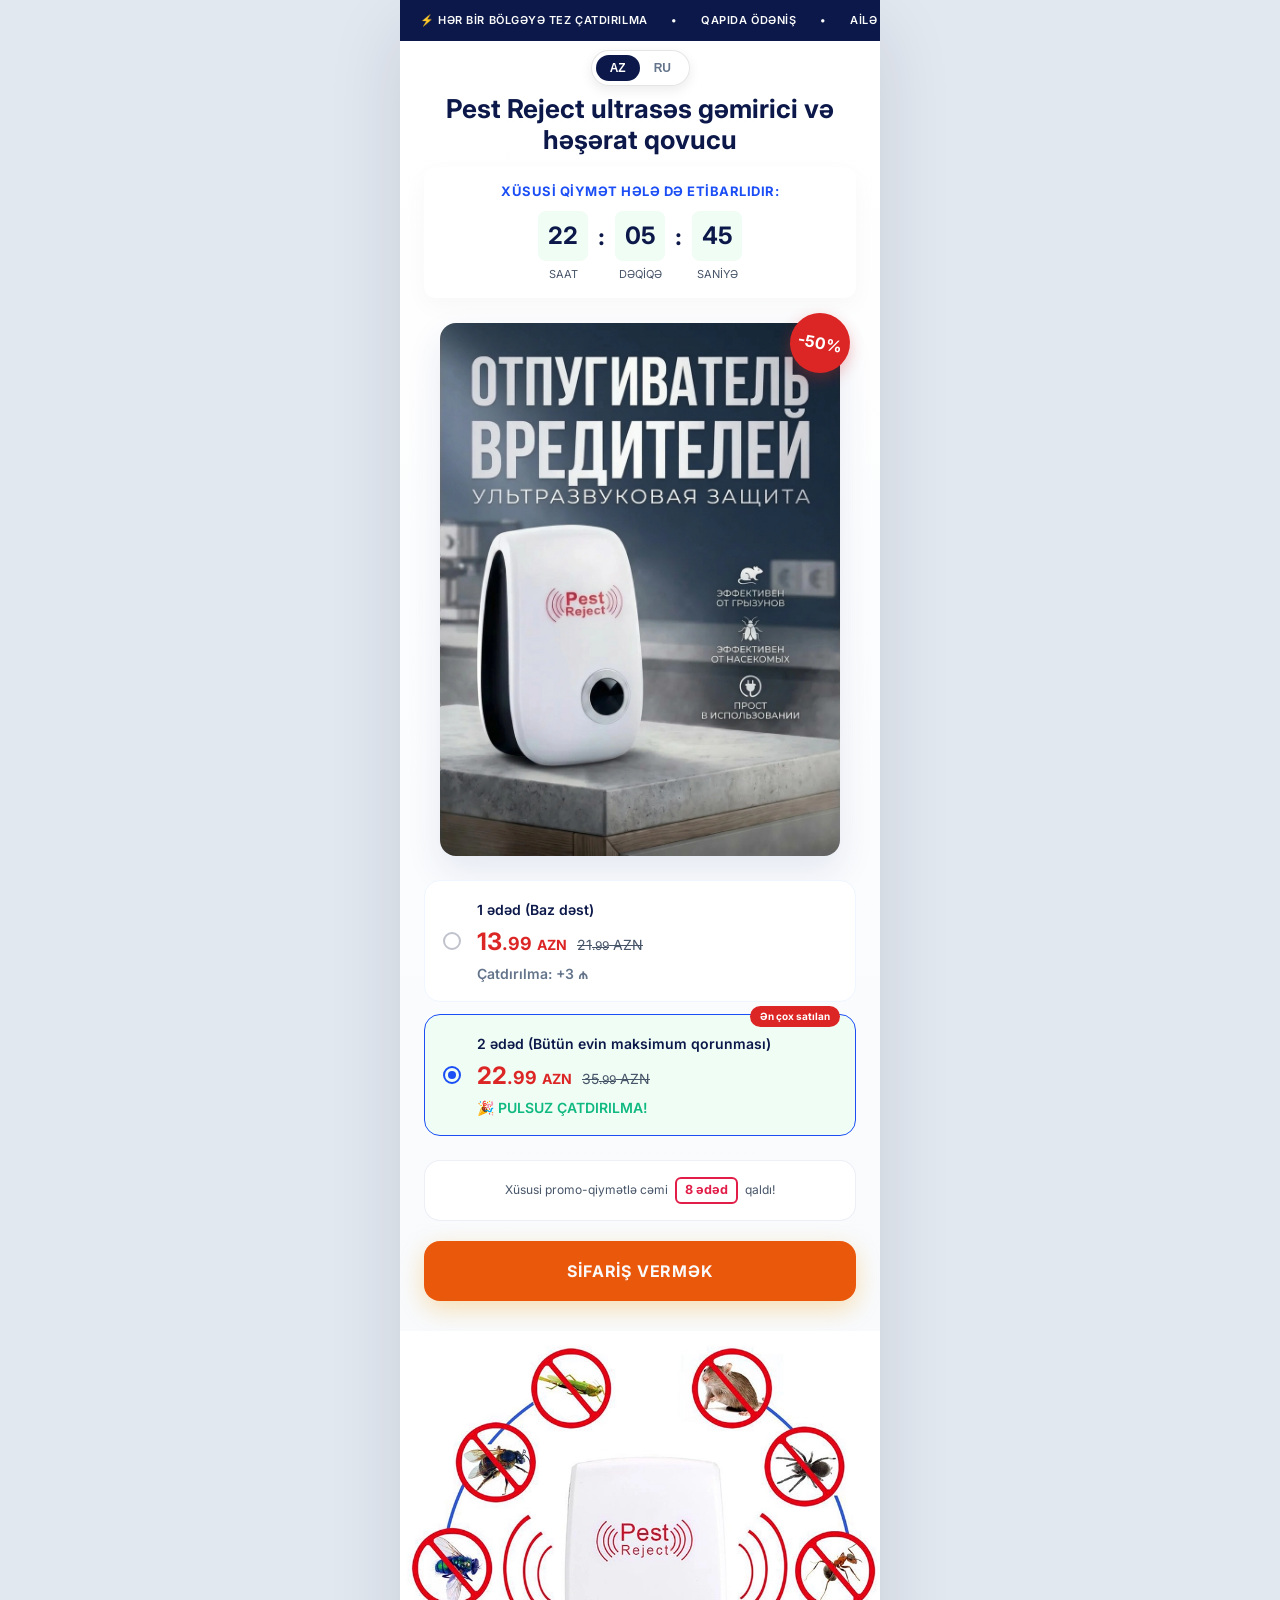
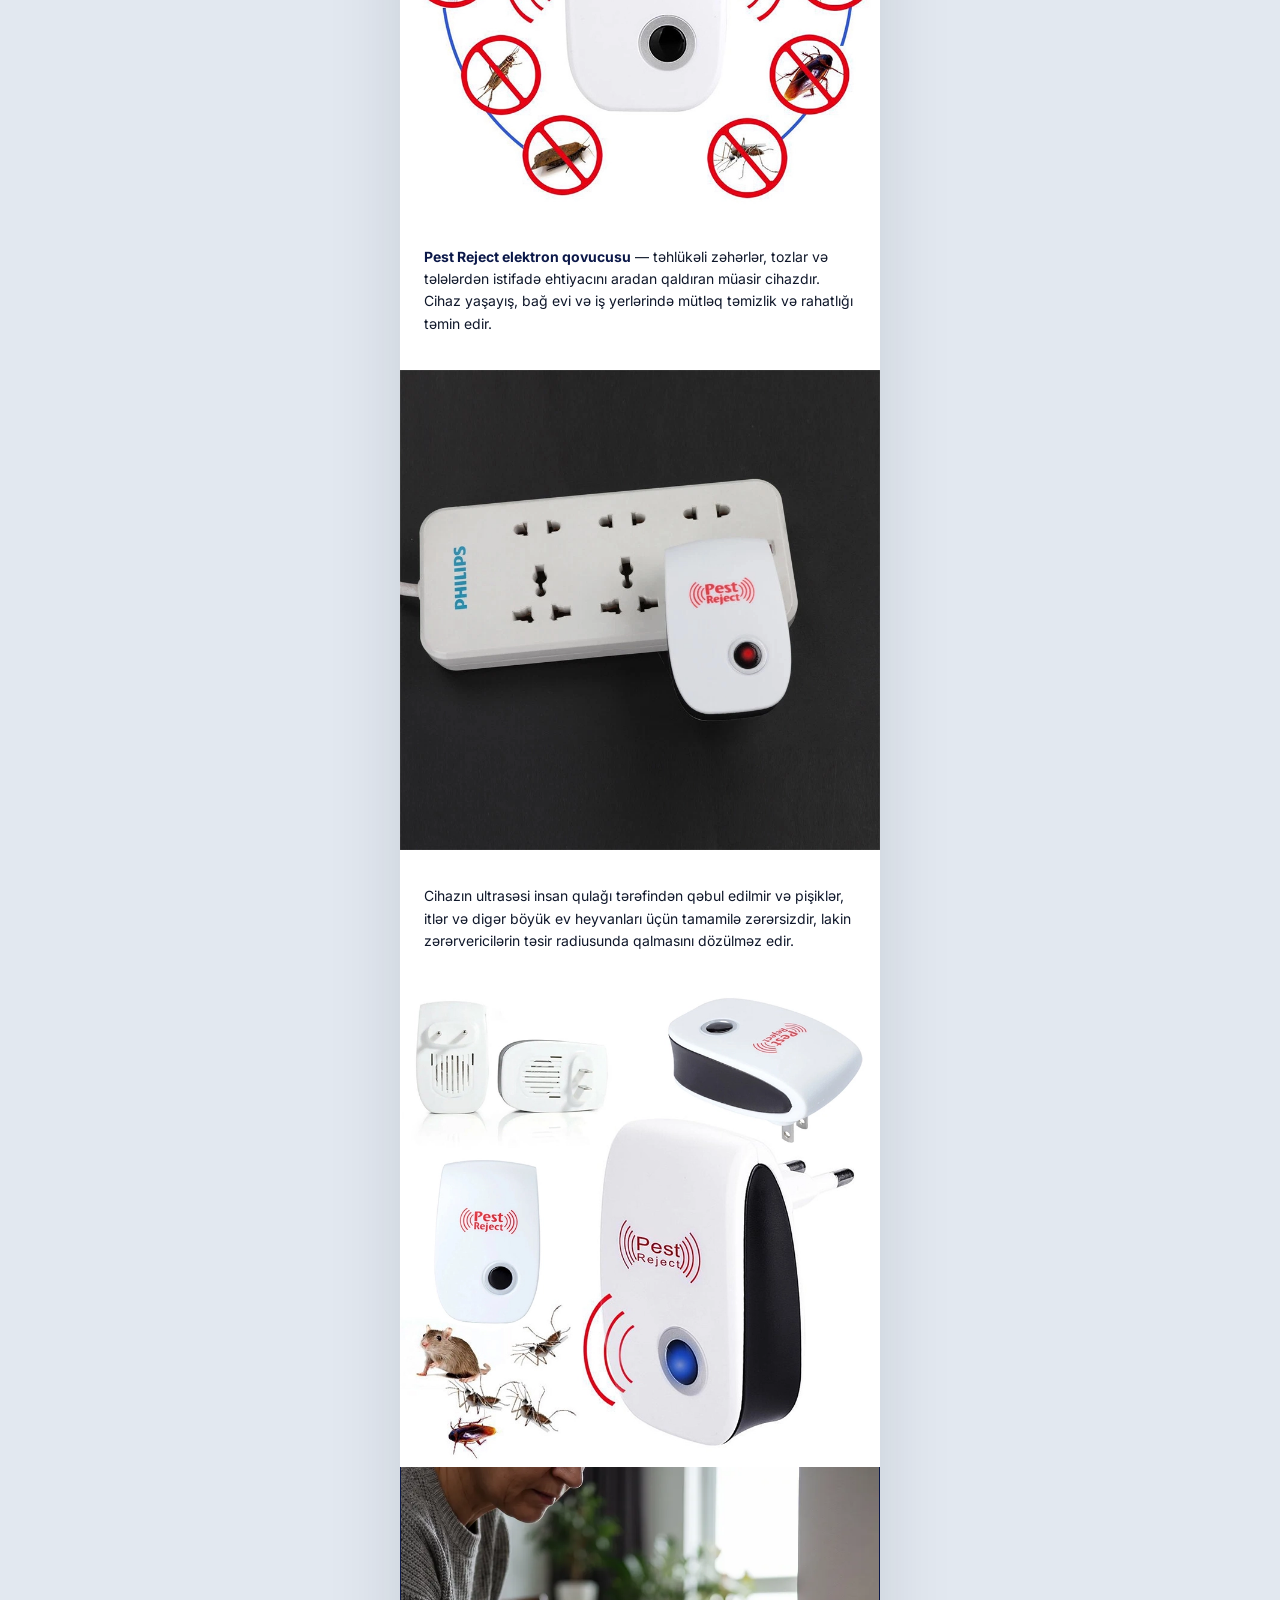
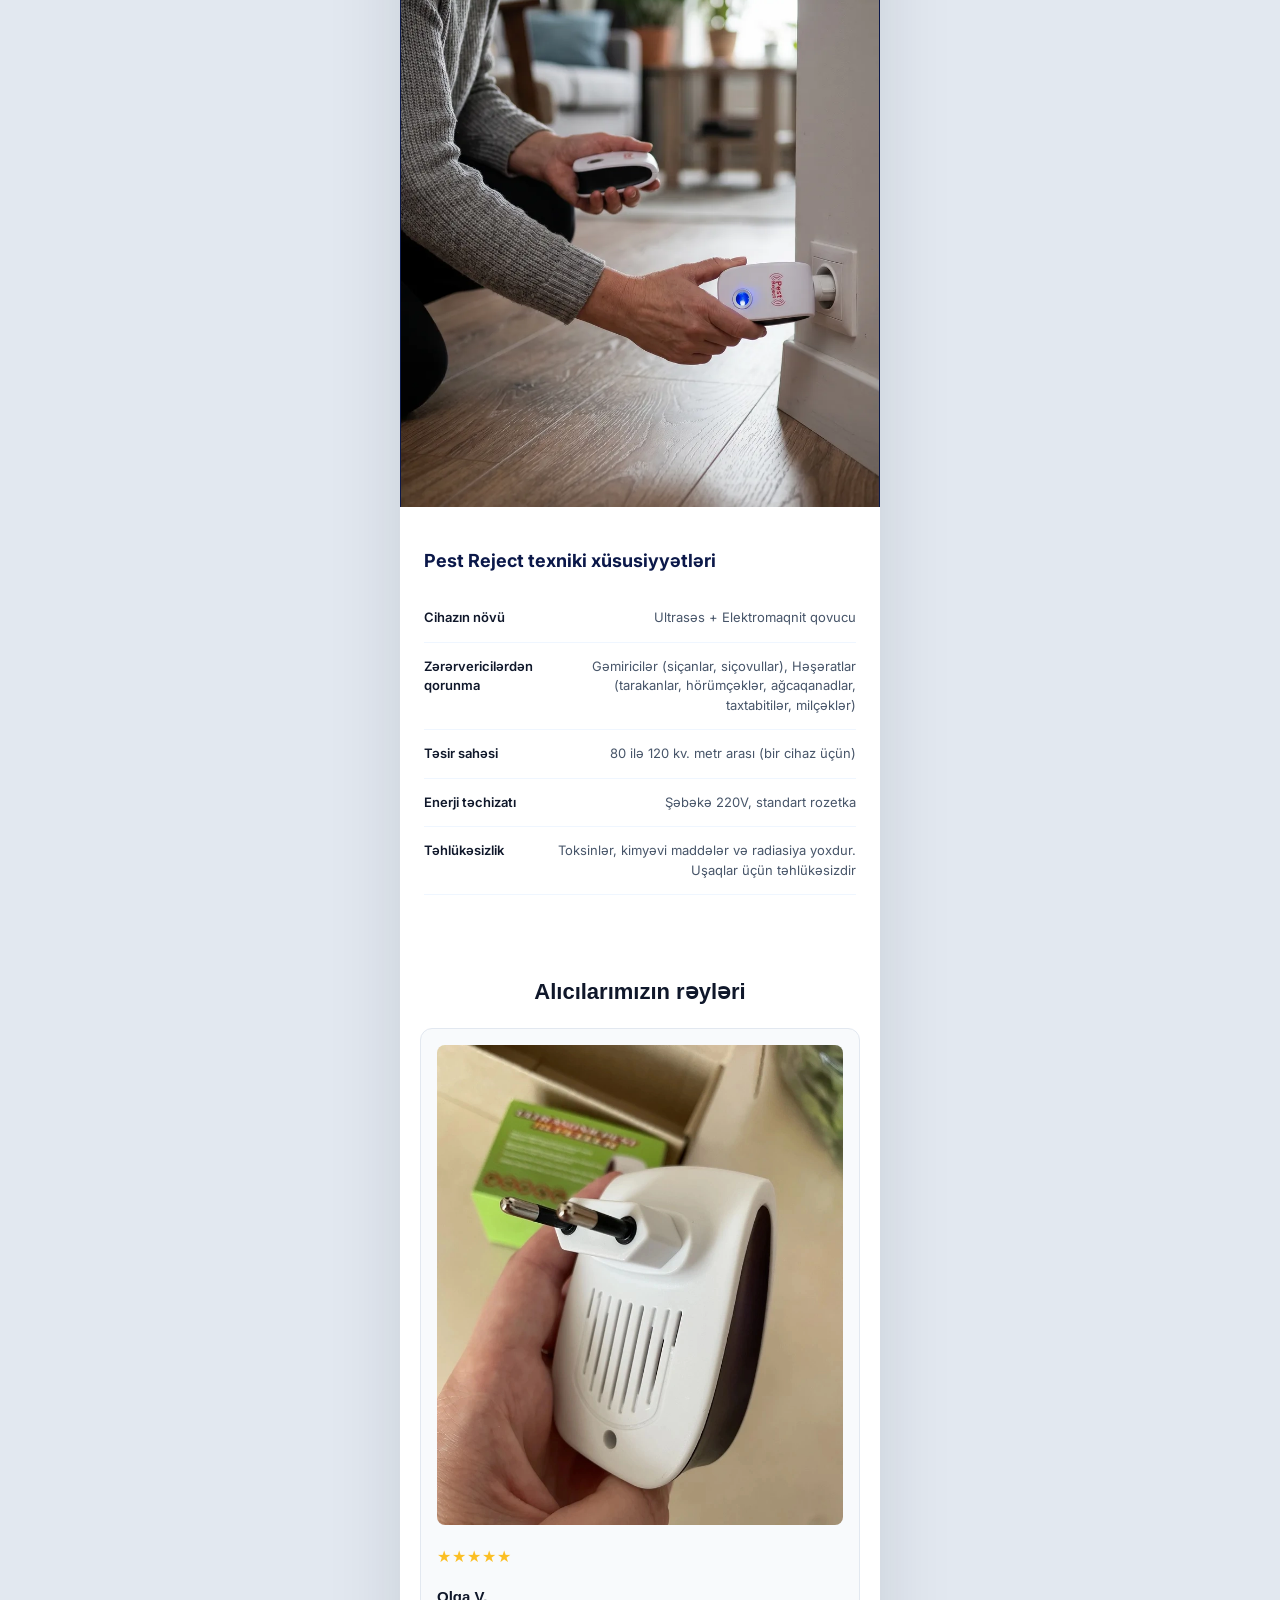
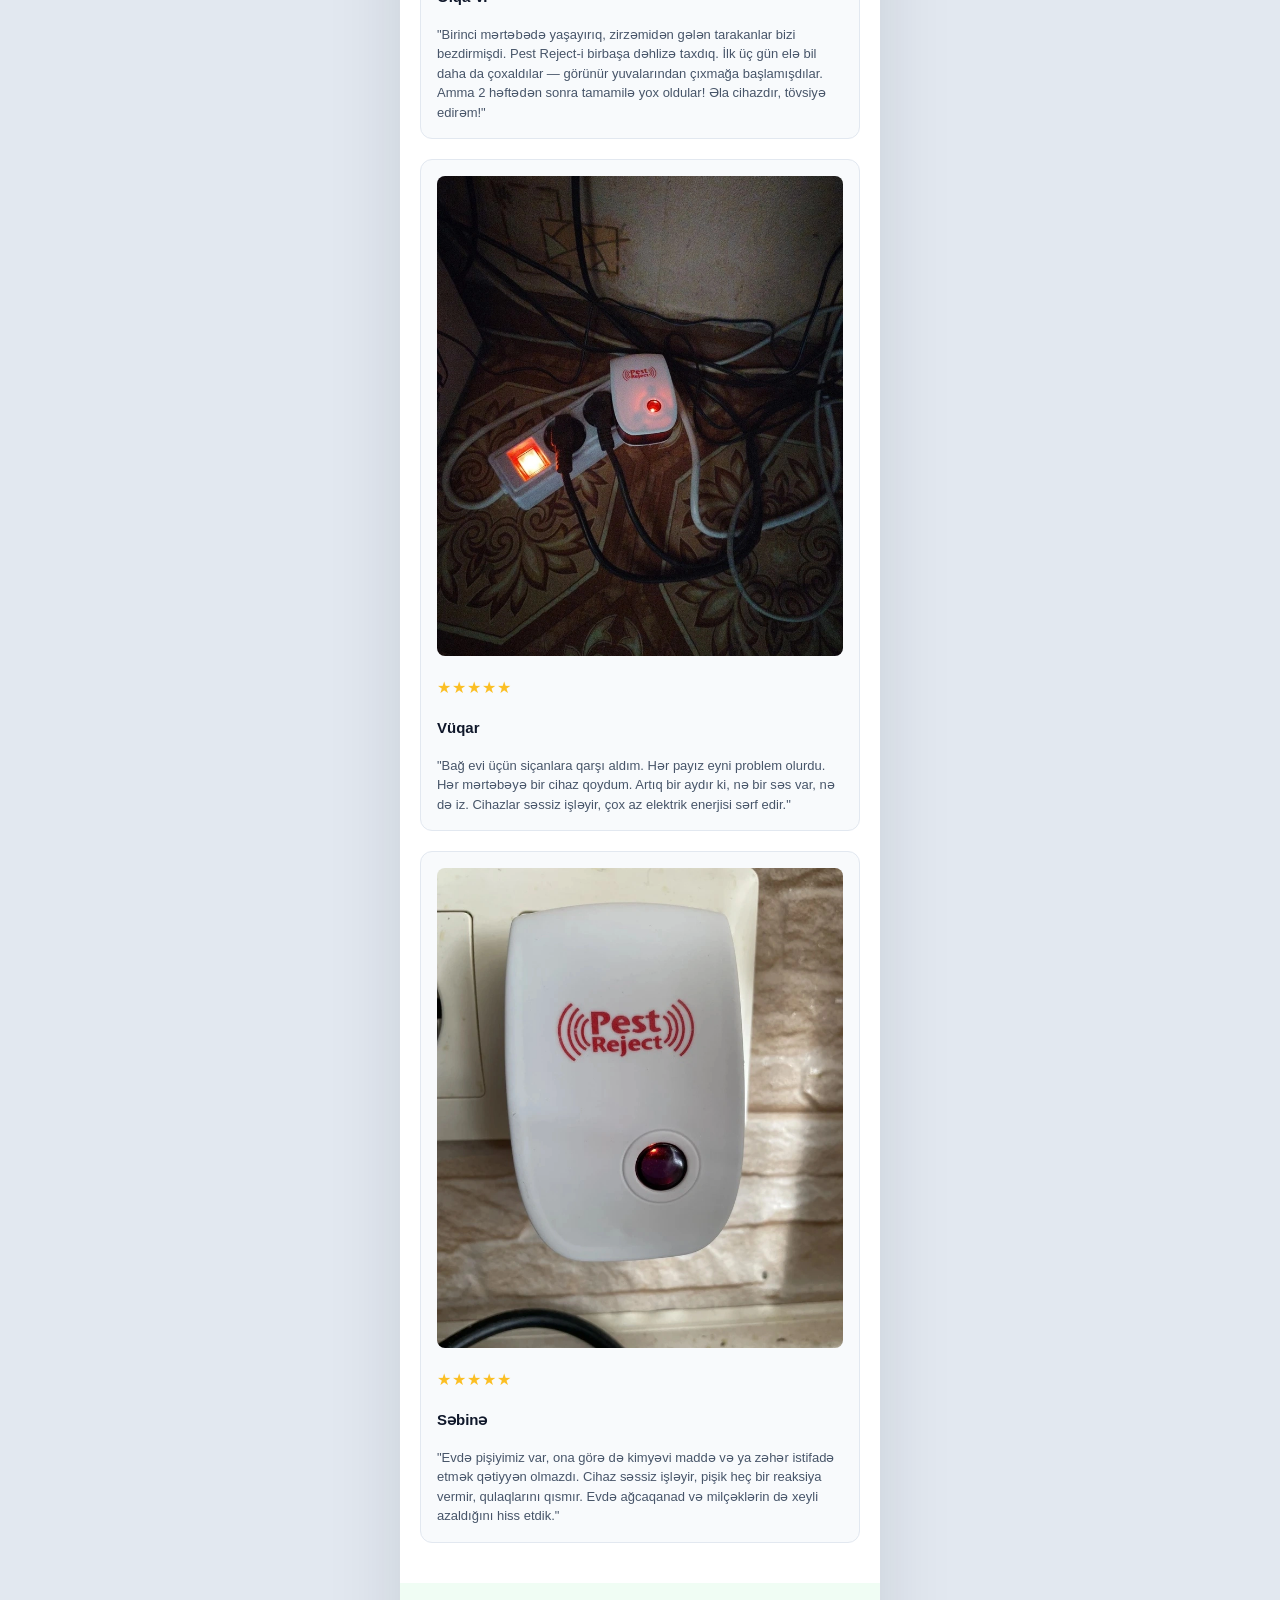
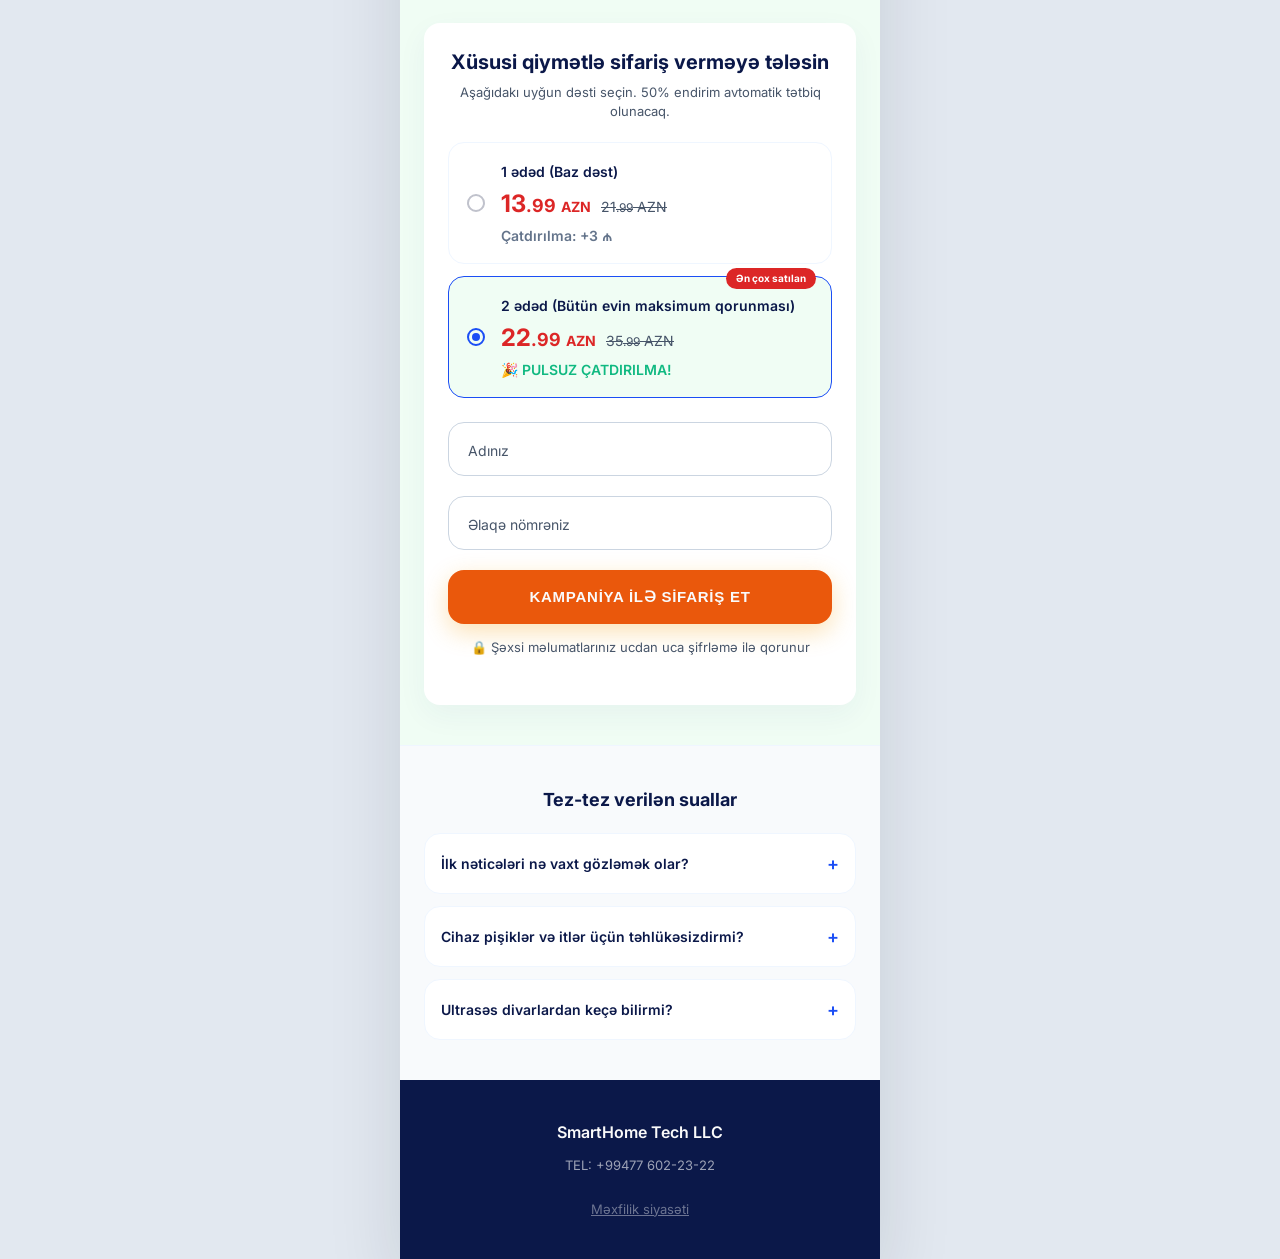
==== commit d057e246: "Update index.html" ====
--- a/index.html
+++ b/index.html
@@ -15,7 +15,7 @@
         .lang-selector {
             position: absolute;
             top: 50px;
-            right: 190px;
+            right: 39.58%;
             z-index: 999;
             display: flex;
             background: rgba(255, 255, 255, 0.9);
@@ -205,4 +205,4 @@
     <script src="config.js"></script>
     <script src="script.js"></script>
 </body>
-</html>+</html>
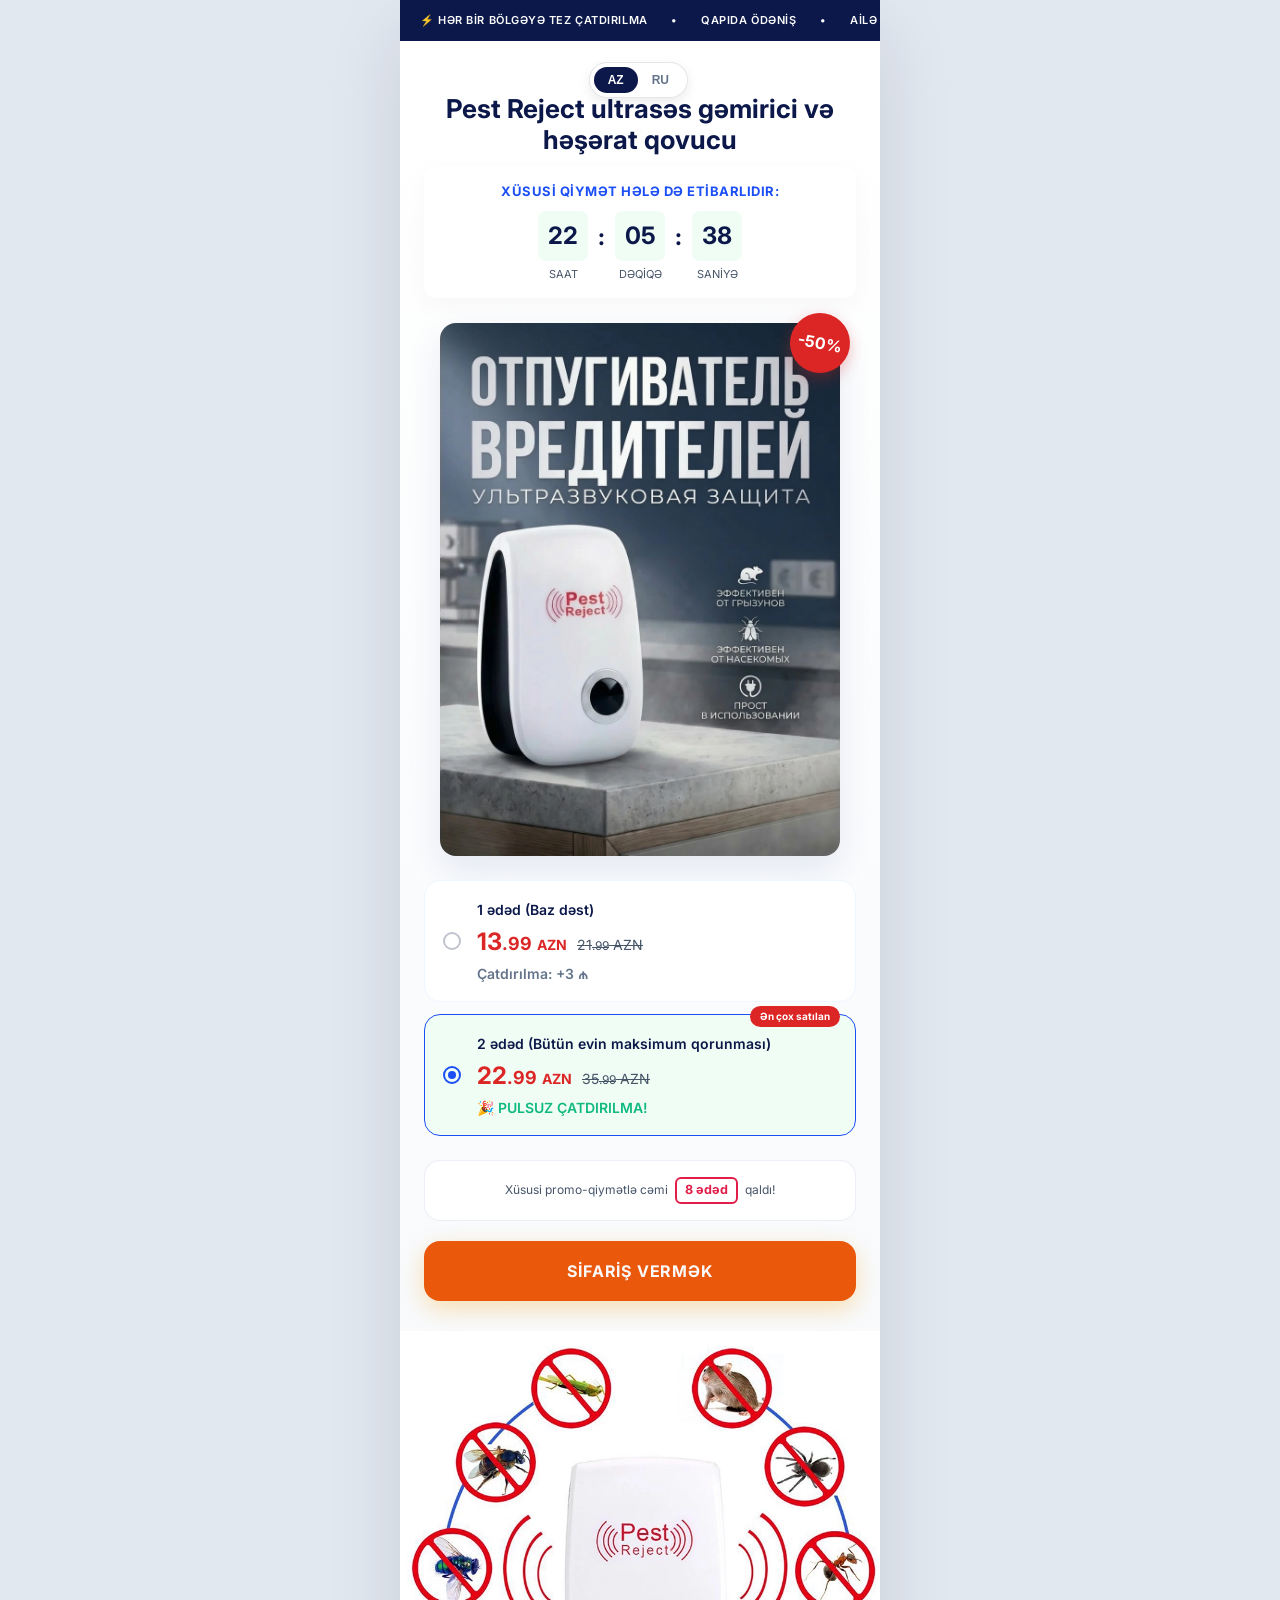
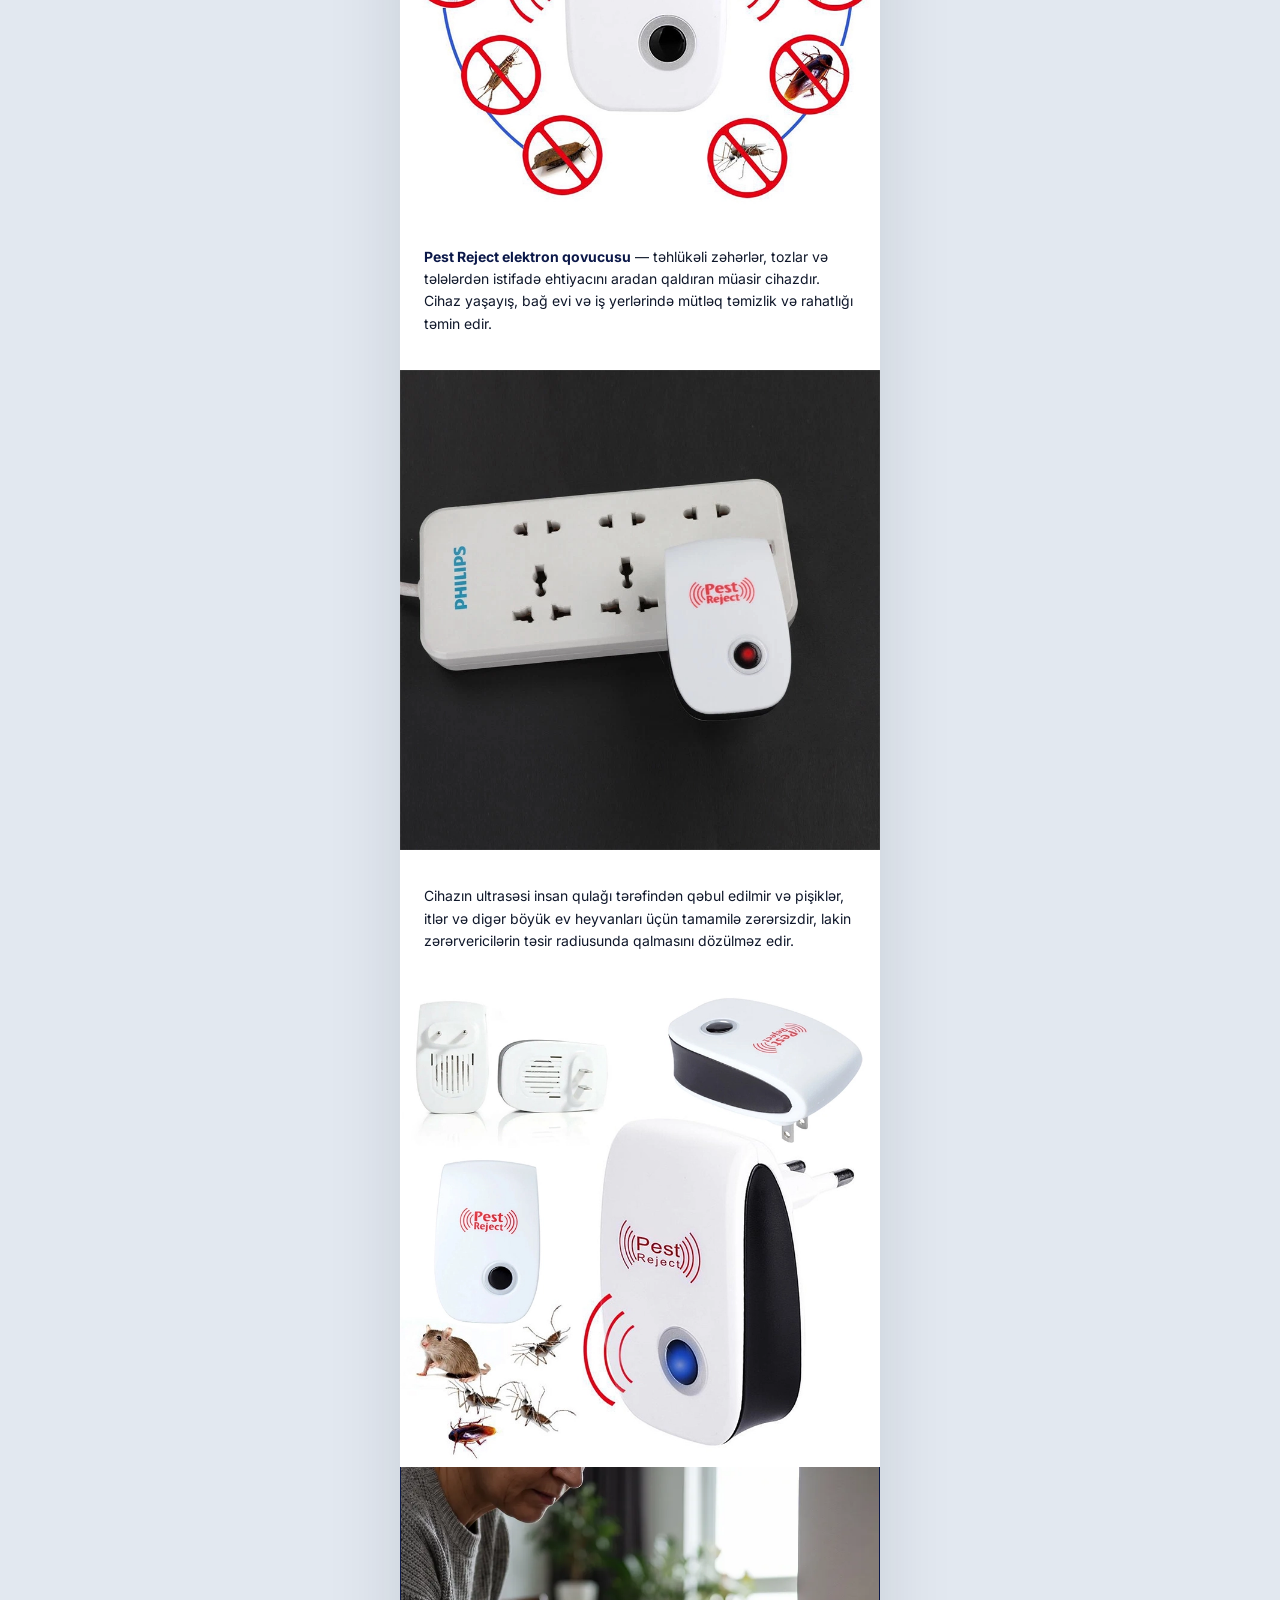
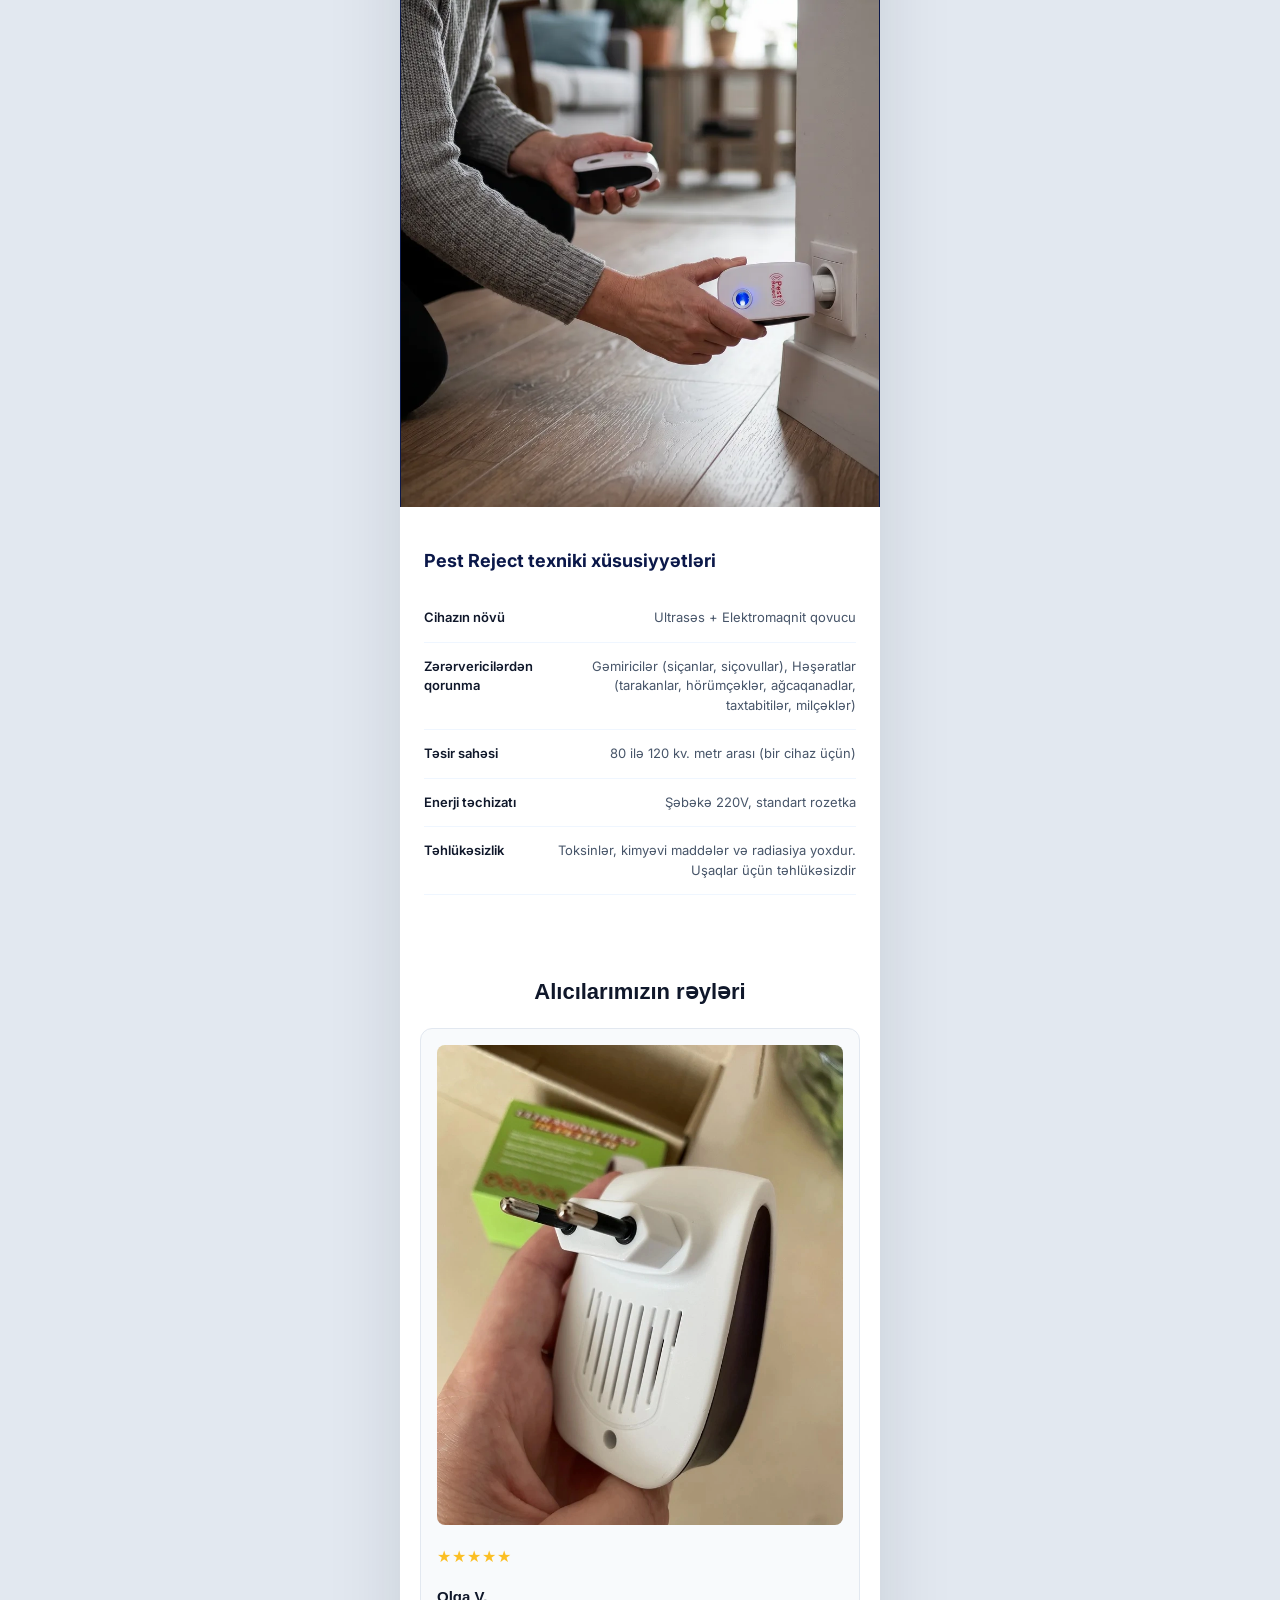
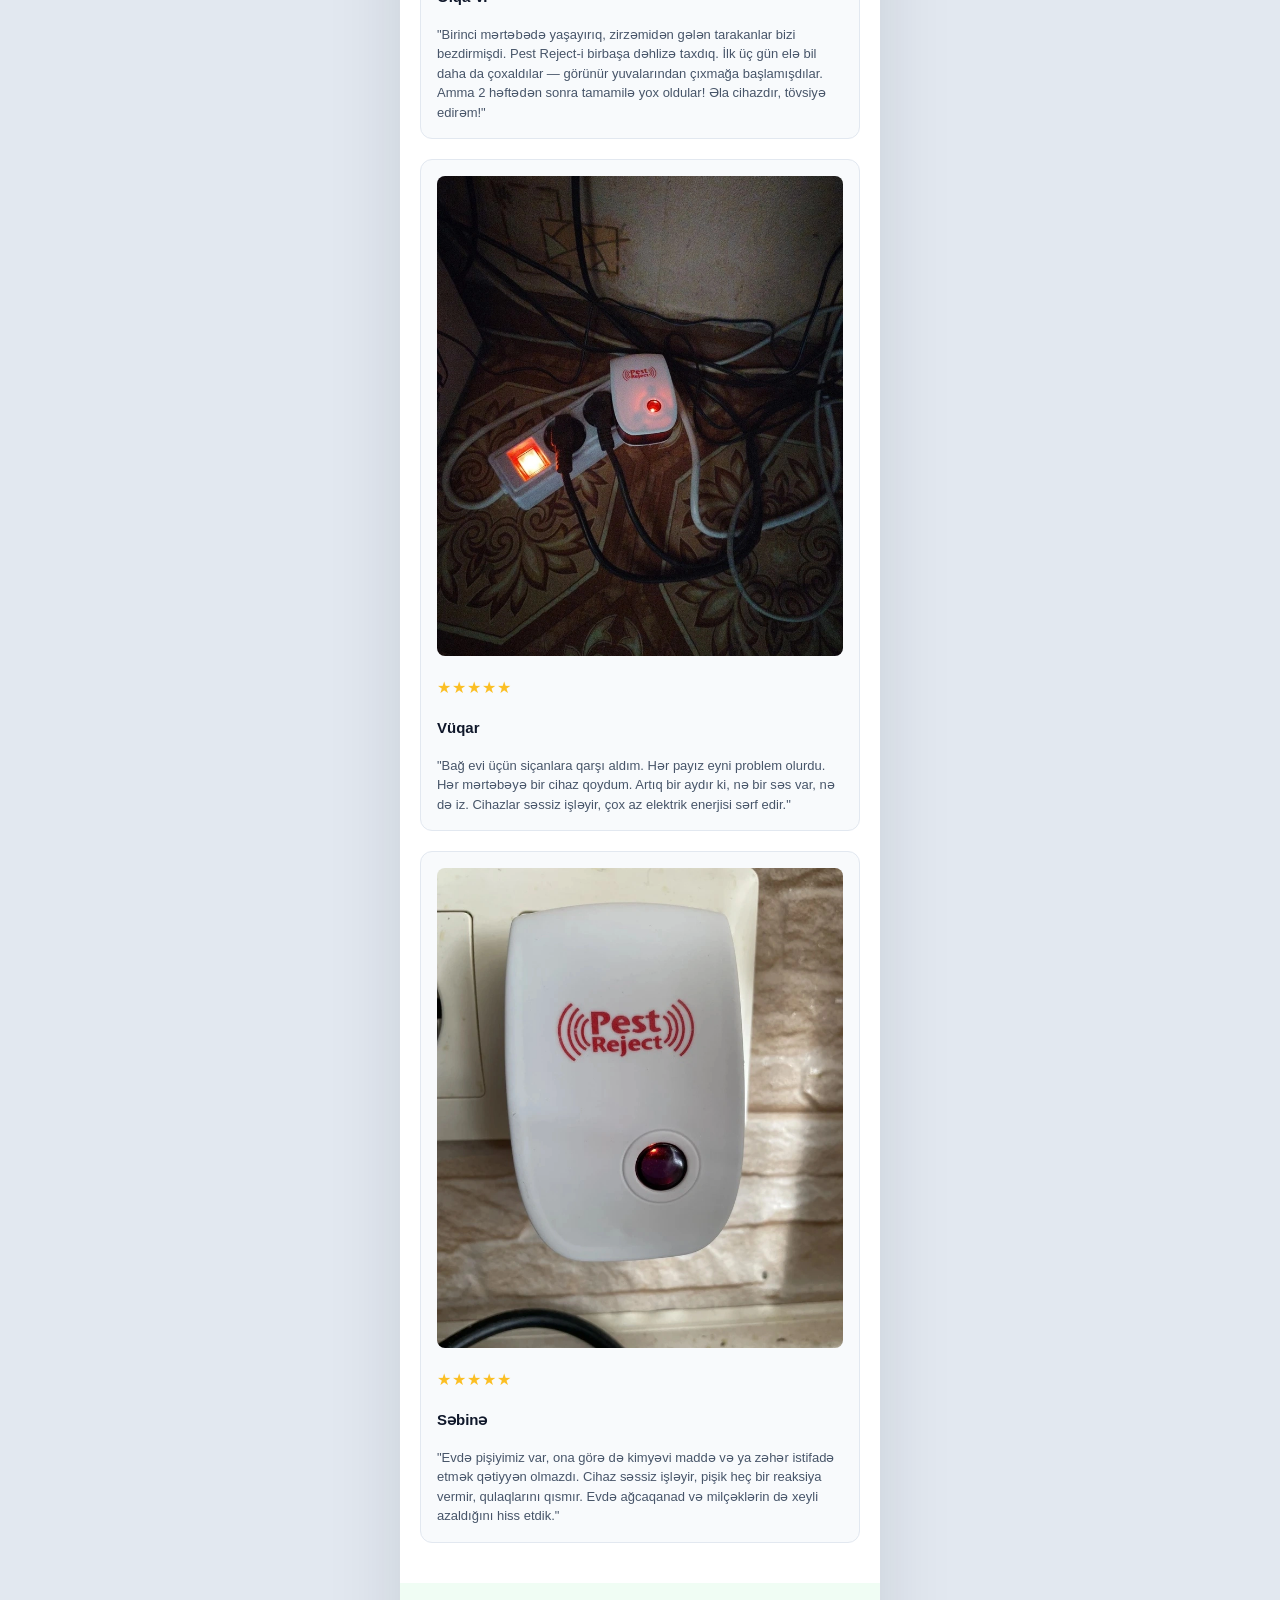
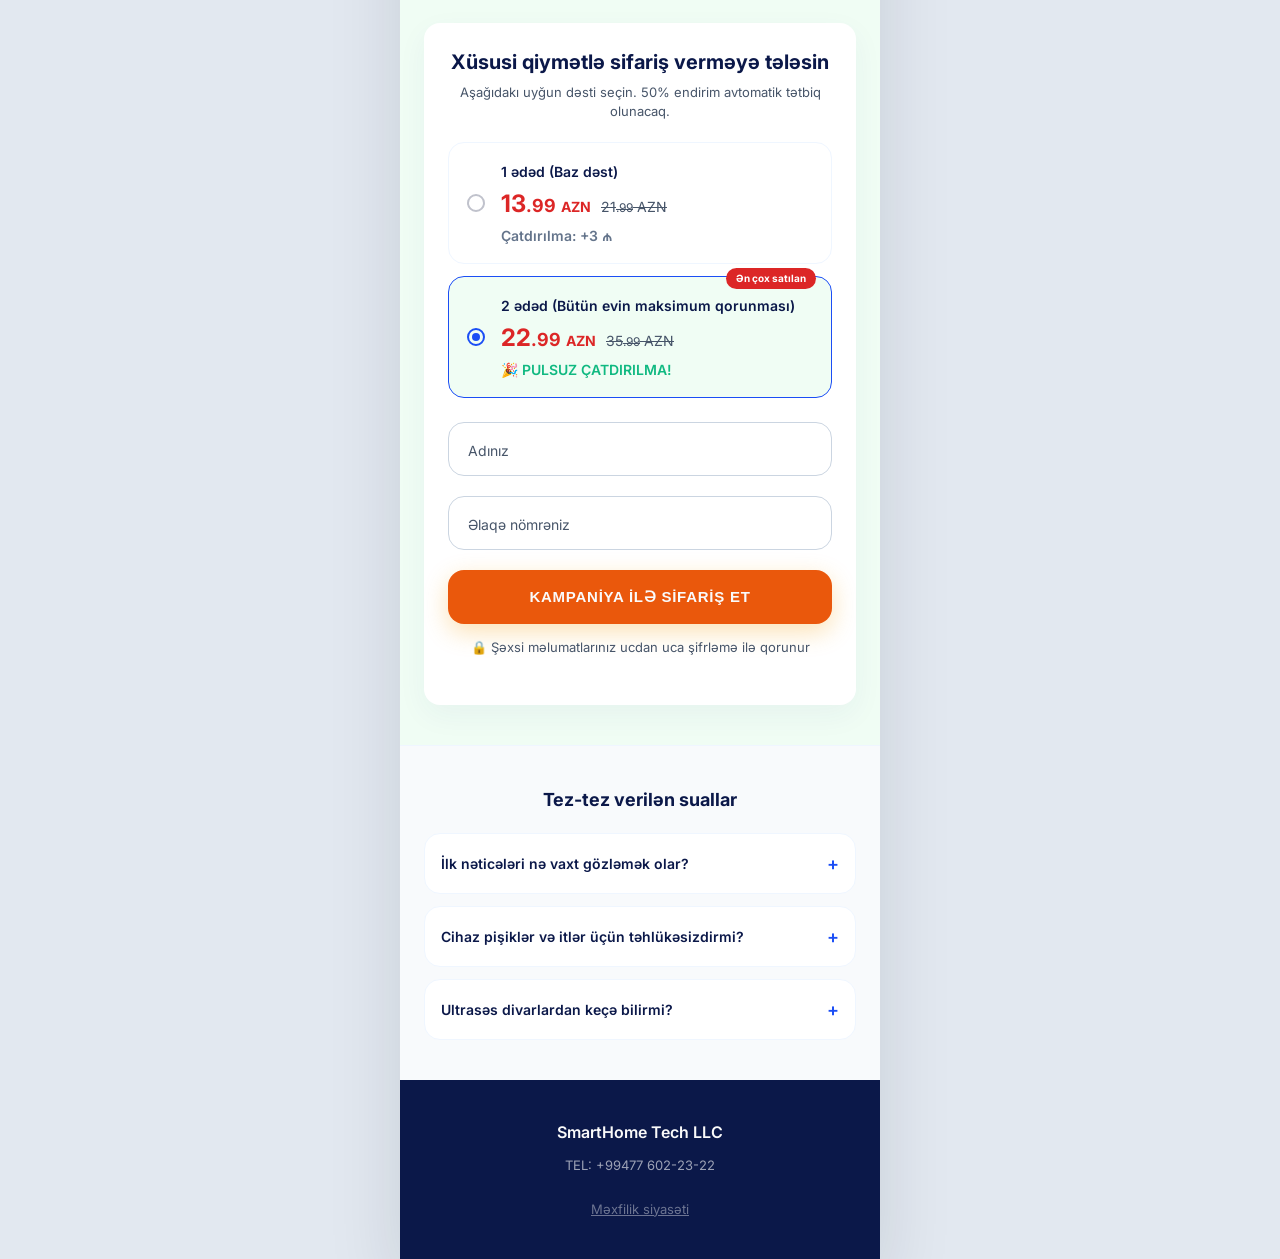
==== commit d52c719a: "Adjust lang-selector position and margin" ====
--- a/index.html
+++ b/index.html
@@ -15,7 +15,7 @@
         .lang-selector {
             position: absolute;
             top: 50px;
-            right: 39.58%;
+            right: 40%;
             z-index: 999;
             display: flex;
             background: rgba(255, 255, 255, 0.9);
@@ -24,6 +24,7 @@
             border-radius: 30px;
             box-shadow: 0 4px 12px rgba(0, 0, 0, 0.08);
             backdrop-filter: blur(10px);
+            margin-top: 12px;
         }
         .lang-btn {
             background: none;
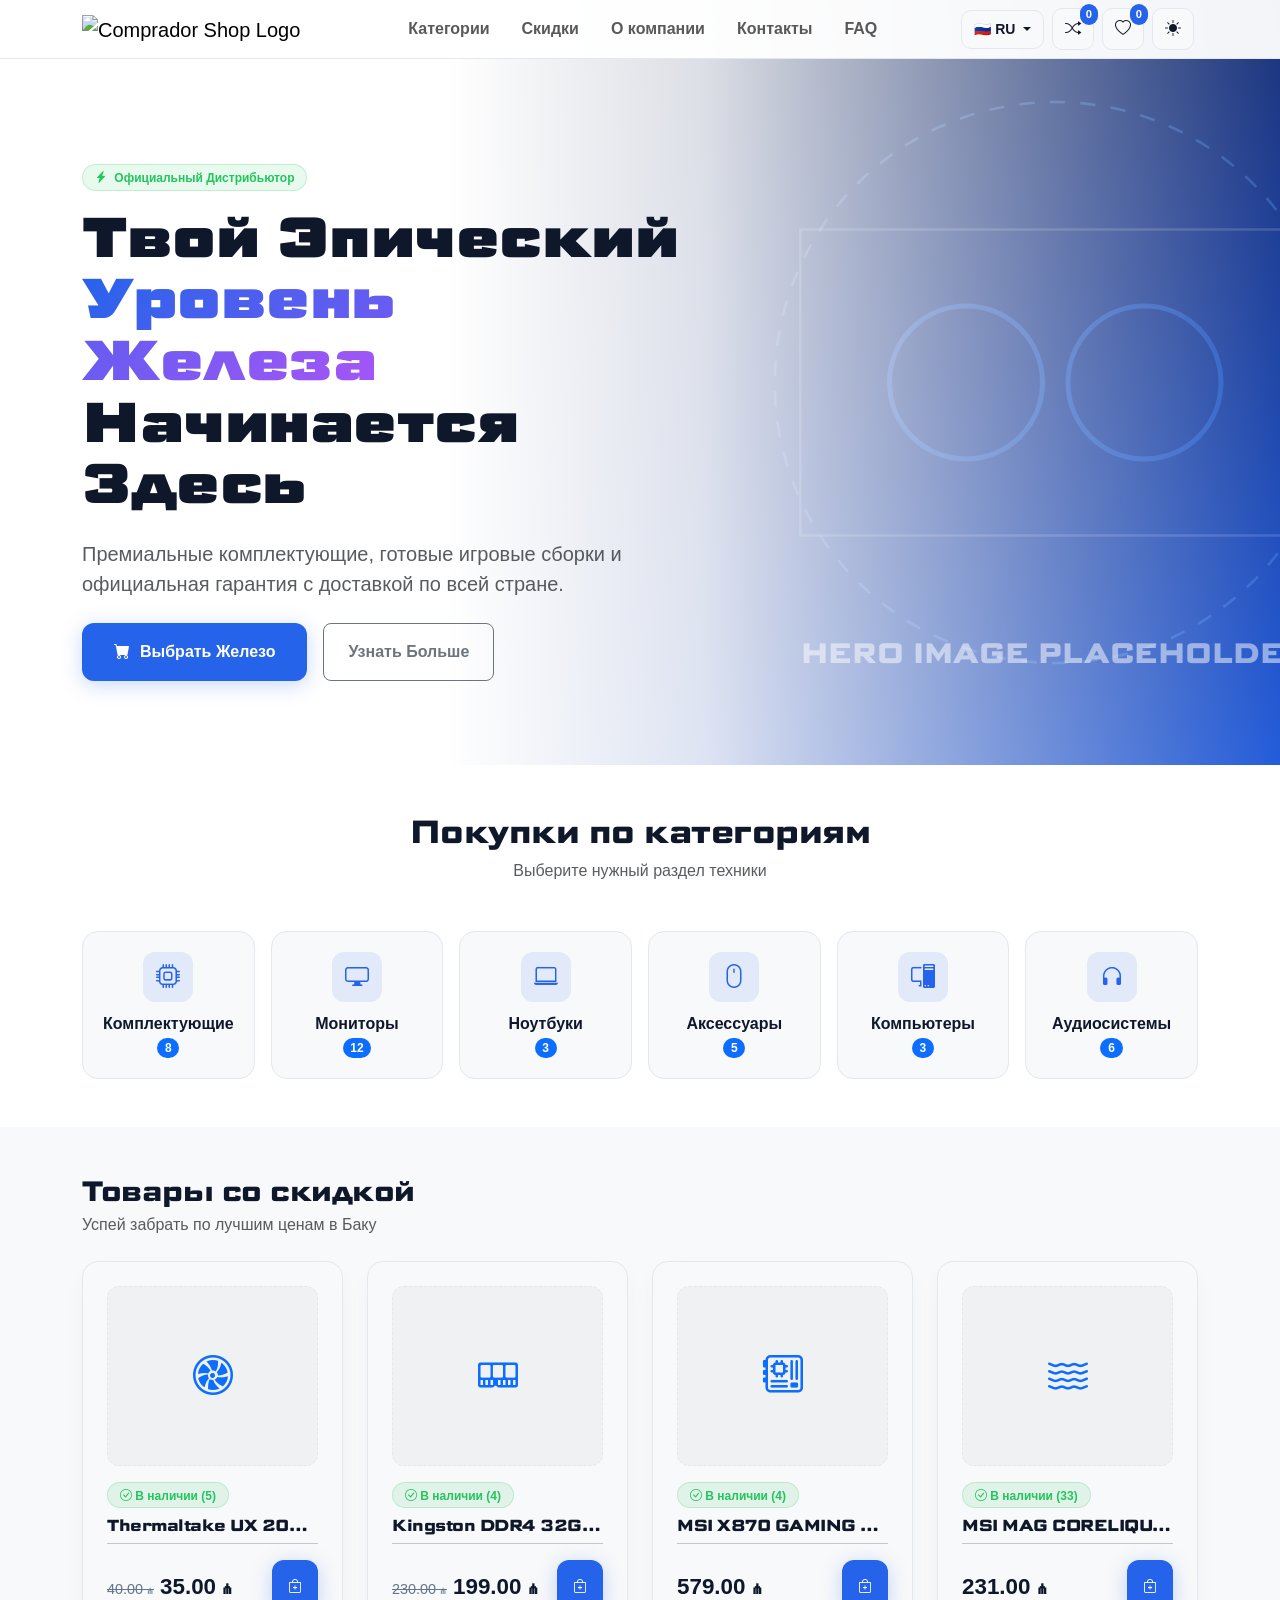
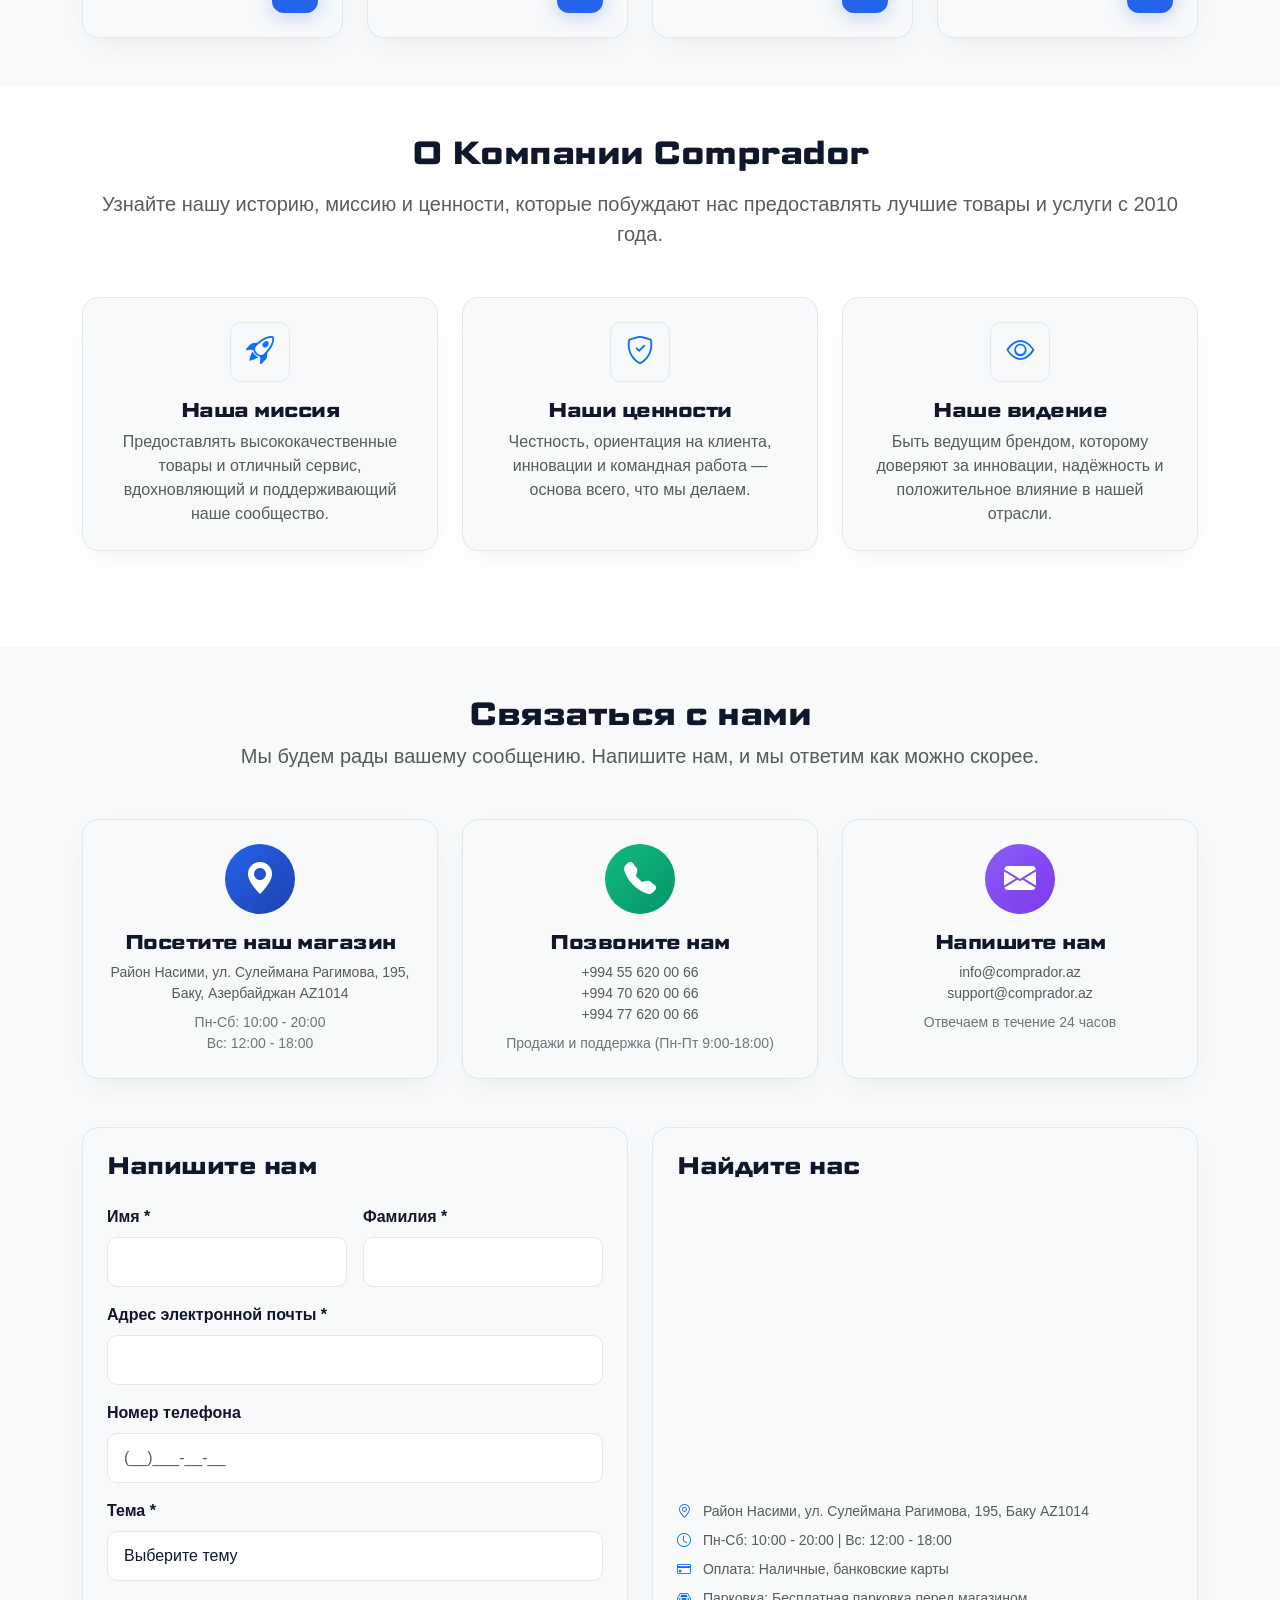
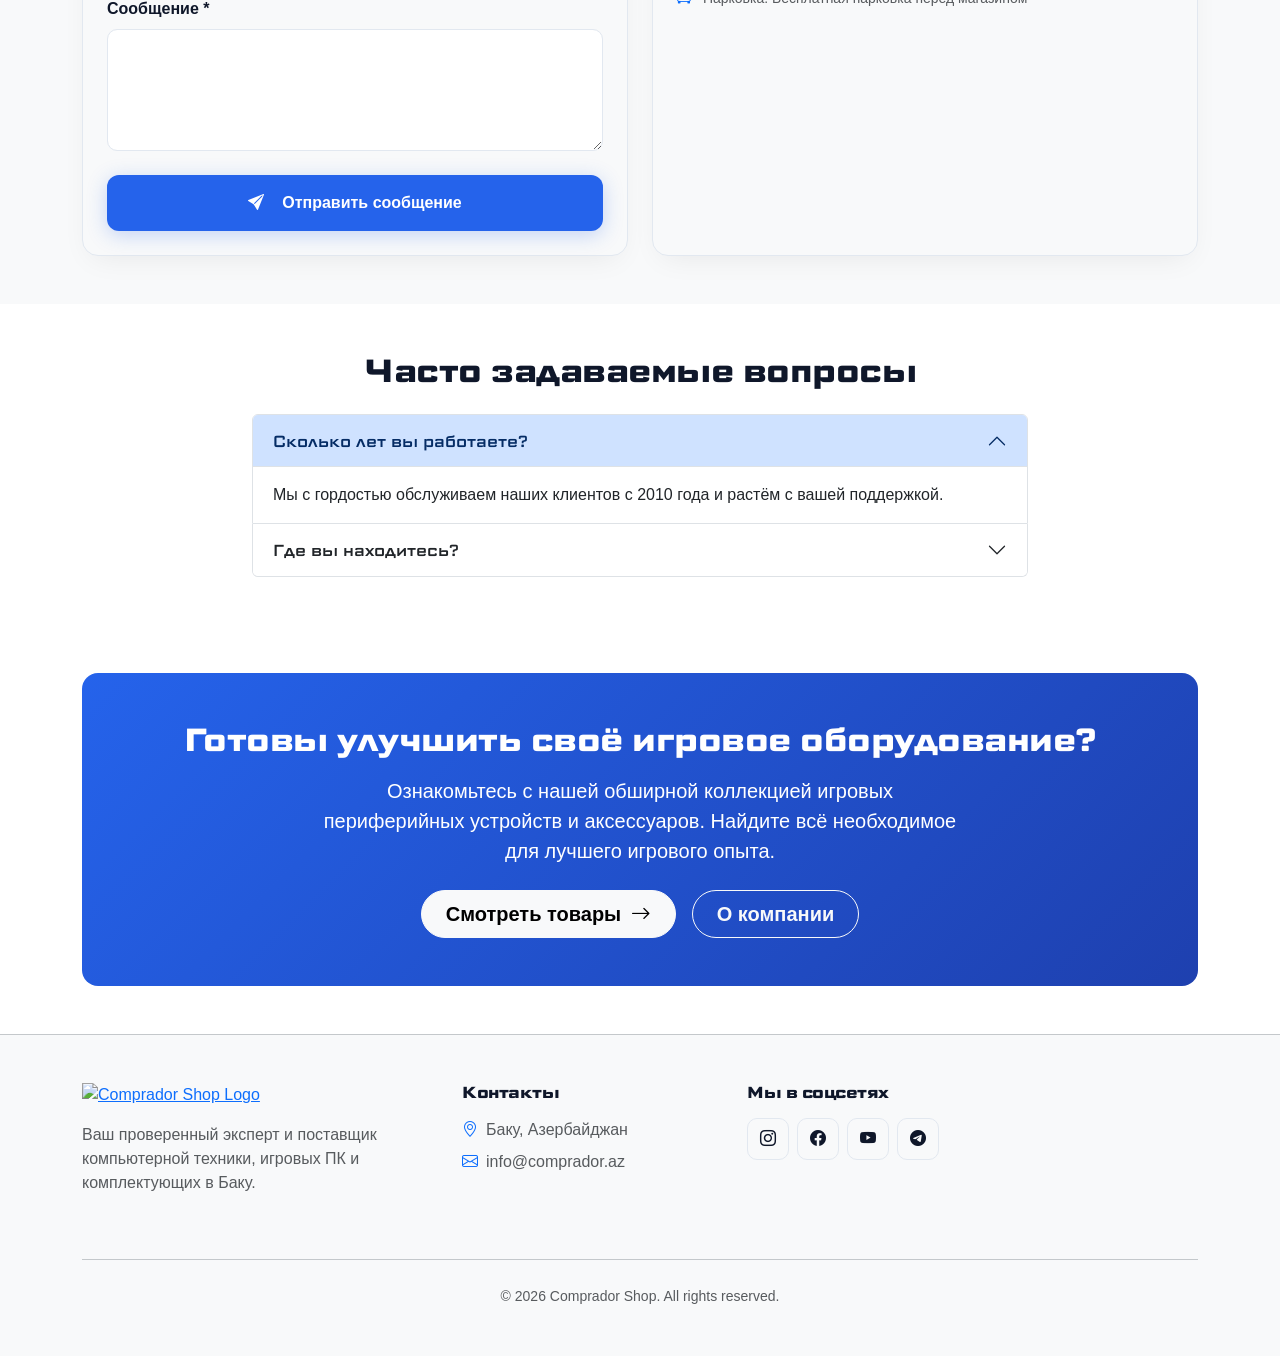
==== commit 3c461b14: "Add files via upload" ====
--- a/index.html
+++ b/index.html
@@ -1,209 +1,1014 @@
-<!DOCTYPE html>
-<html lang="az">
-<head>
-    <meta charset="UTF-8">
-    <meta name="viewport" content="width=device-width, initial-scale=1.0, maximum-scale=1.0, user-scalable=no">
-    <title>Pest Reject: Dual Technology Protection</title>
-    
-    <link rel="preconnect" href="https://fonts.googleapis.com">
-    <link rel="preconnect" href="https://fonts.gstatic.com" crossorigin>
-    <link href="https://fonts.googleapis.com/css2?family=Inter:wght@300;400;500;600;700&family=Space+Grotesk:wght@500;700&display=swap" rel="stylesheet">
-    
-    <link rel="stylesheet" href="styles.css">
-    
-    <style>
-        .lang-selector {
-            position: absolute;
-            top: 50px;
-            right: 40%;
-            z-index: 999;
-            display: flex;
-            background: rgba(255, 255, 255, 0.9);
-            border: 1px solid rgba(0, 0, 0, 0.1);
-            padding: 4px;
-            border-radius: 30px;
-            box-shadow: 0 4px 12px rgba(0, 0, 0, 0.08);
-            backdrop-filter: blur(10px);
-            margin-top: 12px;
-        }
-        .lang-btn {
-            background: none;
-            border: none;
-            padding: 6px 14px;
-            font-size: 12px;
-            font-weight: 700;
-            border-radius: 20px;
-            cursor: pointer;
-            color: #64748b;
-            transition: all 0.25s ease;
-        }
-        .lang-btn.active {
-            background: var(--primary-dark, #1a3626);
-            color: #ffffff;
-        }
-        .outlined-badge {
-            display: inline-block;
-            padding: 2px 8px;
-            margin: 0 4px;
-            font-weight: 700;
-            color: #e11d48;
-            border: 2px solid #e11d48;
-            border-radius: 6px;
-            background: transparent;
-            font-size: 1.05em;
-            vertical-align: middle;
-        }
-    </style>
-
-    <script type="text/javascript">
-    (function(c,l,a,r,i,t,y){
-        c[a]=c[a]||function(){(c[a].q=c[a].q||[]).push(arguments)};
-        t=l.createElement(r);t.async=1;t.src="https://www.clarity.ms/tag/"+i;
-        y=l.getElementsByTagName(r)[0];y.parentNode.insertBefore(t,y);
-    })(window, document, "clarity", "script", "xmjkvw6x2c");
-    </script>
-
-    <script>
-    !function (w, d, t) {
-      w.TiktokAnalyticsObject=t;var ttq=w[t]=w[t]||[];ttq.methods=["page","track","identify","instances","debug","on","off","once","ready","alias","group","enableCookie","disableCookie","holdConsent","revokeConsent","grantConsent"],ttq.setAndDefer=function(t,e){t[e]=function(){t.push([e].concat(Array.prototype.slice.call(arguments,0)))}};for(var i=0;i<ttq.methods.length;i++)ttq.setAndDefer(ttq,ttq.methods[i]);ttq.instance=function(t){for(
-      var e=ttq._i[t]||[],n=0;n<ttq.methods.length;n++)ttq.setAndDefer(e,ttq.methods[n]);return e},ttq.load=function(e,n){var r="https://analytics.tiktok.com/i18n/pixel/events.js",o=n&&n.partner;ttq._i=ttq._i||{},ttq._i[e]=[],ttq._i[e]._u=r,ttq._t=ttq._t||{},ttq._t[e]=+new Date,ttq._o=ttq._o||{},ttq._o[e]=n||{};n=document.createElement("script")
-      ;n.type="text/javascript",n.async=!0,n.src=r+"?sdkid="+e+"&lib="+t;e=document.getElementsByTagName("script")[0];e.parentNode.insertBefore(n,e)};
-      ttq.load('D953P5RC77U133LMJ0LG');
-      ttq.page();
-    }(window, document, 'ttq');
-    </script>
-    <script>
-    !function(f,b,e,v,n,t,s)
-    {if(f.fbq)return;n=f.fbq=function(){n.callMethod?
-    n.callMethod.apply(n,arguments):n.queue.push(arguments)};
-    if(!f._fbq)f._fbq=n;n.push=n;n.loaded=!0;n.version='2.0';
-    n.queue=[];t=b.createElement(e);t.async=!0;
-    t.src=v;s=b.getElementsByTagName(e)[0];
-    s.parentNode.insertBefore(t,s)}(window, document,'script',
-    'https://connect.facebook.net/en_US/fbevents.js');
-    fbq('init', '2206596209770725');
-    </script>
-</head>
-<body>
-
-    <main class="premium-wrapper">
-        
-        <div class="lang-selector">
-            <button class="lang-btn" id="btn-lang-az" onclick="switchLanguage('az')">AZ</button>
-            <button class="lang-btn" id="btn-lang-ru" onclick="switchLanguage('ru')">RU</button>
-        </div>
-
-        <header class="ticker-bar">
-            <div class="ticker-track" id="ticker-track"></div>
-        </header>
-
-        <section class="hero-showcase" style="position: relative;">
-            <div class="content_layer">
-                <h1 class="main_title" id="hero-title"></h1>
-
-                <div class="timer_wrap">
-                    <p class="timer_title" id="timer-title-text"></p>
-                    <div class="timer_container">
-                        <div class="timer_block">
-                            <div class="count hours">00</div>
-                            <div class="text" id="label-hours"></div>
-                        </div>
-                        <div class="separator">:</div>
-                        <div class="timer_block">
-                            <div class="count minutes">00</div>
-                            <div class="text" id="label-minutes"></div>
-                        </div>
-                        <div class="separator">:</div>
-                        <div class="timer_block">
-                            <div class="count seconds">00</div>
-                            <div class="text" id="label-seconds"></div>
-                        </div>
-                    </div>
-                </div>
-
-                <div class="hero_image_wrapper">
-                    <img src="" alt="" class="hero_img" id="hero-img">
-                    <div class="sale_badge" id="sale-badge"></div>
-                </div>
-            </div>
-
-            <div class="prices-wrapper" id="pricing-wrapper-top"></div>
-
-            <div class="batch-counter-container">
-                <p class="stock-warning" id="stock-warning-text"></p>
-            </div>
-
-            <div class="cta-container">
-                <a href="#order_form_section" class="btn-magnetic" id="cta-btn-text"></a>
-            </div>
-        </section>
-
-        <section class="narrative-grid" id="narrative-grid"></section>
-
-        <section class="tech-specs-section">
-            <h3 class="specs-section-title" id="specs-title"></h3>
-            <div class="specs-table" id="specs-table"></div>
-        </section>
-
-<section class="addons_section" style="padding: 40px 20px; background: #fff; font-family: 'Montserrat', sans-serif;">
-    <div style="max-width: 550px; margin: 0 auto;">
-        <h2 id="reviews-title" style="font-size: 22px; text-align: center; margin-bottom: 20px; color: var(--text-main); font-weight: 700;"></h2>
-        
-        <!-- One clean, vertical container for your list -->
-        <div id="reviewsSlider" class="reviews_slider" style="display: flex; flex-direction: column; gap: 20px;">
-        </div>
-    </div>
-</section>
-
-        <section id="order_form_section" class="checkout-anchor">
-            <div class="checkout-card">
-                <h3 id="checkout-title"></h3>
-                <p style="margin-bottom: 20px;" id="checkout-subtitle"></p>
-
-                <div class="prices-wrapper" id="pricing-wrapper-bottom"></div>
-
-                <iframe name="hidden_iframe" id="hidden_iframe" style="display:none;"></iframe>
-                <form id="order_form" class="clean-form" action="https://api.web3forms.com/submit" method="POST">
-                    <input type="hidden" name="access_key" id="web3forms_key" value="">
-                    <input type="hidden" name="subject" id="web3forms_subject" value="">
-                    <input type="hidden" name="from_name" id="web3forms_from_name" value="">
-                    <input type="checkbox" name="botcheck" style="display: none;">
-                    
-                    <input type="hidden" name="redirect" id="dynamic_redirect" value="">
-                    <input type="hidden" name="Тариф" id="selected_package" value="">
-                    
-                    <div class="floating-input-group">
-                        <input type="text" name="name" id="user_name" placeholder=" ">
-                        <label for="user_name" id="label-name"></label>
-                    </div>
-
-                    <div class="floating-input-group">
-                        <input type="tel" name="phone" id="user_phone" required="" placeholder=" " pattern="[\+0-9\-\s\(\)]+">
-                        <label for="user_phone" id="label-phone"></label>
-                    </div>
-
-                    <button type="submit" class="btn-magnetic submit-btn" id="submit-btn-text"></button>
-                </form>
-                <p class="security_text" id="security-text"></p>
-            </div>
-        </section>
-
-        <section class="faq-section">
-            <h3 class="specs-section-title text-center" id="faq-section-title"></h3>
-            <div class="faq_container" id="faq-container"></div>
-        </section>
-
-        <footer class="footer_section">
-            <div class="footer_content">
-                <p class="company_name" id="footer-company"></p>
-                <p id="footer-phone"></p>
-                <a href="polit.html" target="_blank" class="policy_link" id="footer-policy"></a>
-            </div>
-        </footer>
-
-    </main>
-
-    <script src="config.js"></script>
-    <script src="script.js"></script>
-</body>
-</html>
+<!DOCTYPE html>
+<html lang="ru" data-bs-theme="light">
+<head>
+    <meta charset="utf-8">
+    <meta name="viewport" content="width=device-width, initial-scale=1">
+    <title>Comprador Gaming - Computer Parts & Hardware</title>
+    <meta name="description" content="Comprador Gaming Baku">
+    <link rel="preconnect" href="https://fonts.googleapis.com">
+    <link rel="preconnect" href="https://fonts.gstatic.com" crossorigin>
+    <link href="https://fonts.googleapis.com/css2?family=Google+Sans:ital,opsz,wght@0,17..18,400..700;1,17..18,400..700&display=swap" rel="stylesheet">
+    <link rel="preconnect" href="https://fonts.googleapis.com">
+<link rel="preconnect" href="https://fonts.gstatic.com" crossorigin>
+<link href="https://fonts.googleapis.com/css2?family=Science+Gothic:wght@100..900&display=swap" rel="stylesheet">
+
+    <!-- Bootstrap 5 CSS & Icons -->
+    <link href="https://cdn.jsdelivr.net/npm/bootstrap@5.3.3/dist/css/bootstrap.min.css" rel="stylesheet">
+    <link href="https://cdn.jsdelivr.net/npm/bootstrap-icons@1.11.3/font/bootstrap-icons.min.css" rel="stylesheet">
+    <!-- Google Fonts -->
+    <link href="https://fonts.googleapis.com/css2?family=Orbitron:wght@600;800;900&family=Inter:wght@300;400;600;700&display=swap" rel="stylesheet">
+
+    <style>
+        :root {
+            --bg-main: #ffffff;
+            --bg-card: #f8f9fa;
+            --bg-nav: rgba(255, 255, 255, 0.95);
+            --text-main: #0f172a;
+            --text-muted: #64748b;
+            --accent-primary: #2563eb;
+            --accent-hover: #1d4ed8;
+            --accent-glow: rgba(37, 99, 235, 0.25);
+            --border-color: #e2e8f0;
+            --card-shadow: 0 10px 30px -10px rgba(0, 0, 0, 0.08);
+            --hero-gradient: linear-gradient(90deg, #ffffff 35%, rgba(255,255,255,0.85) 55%, rgba(255,255,255,0) 100%);
+            --radius-main: 16px;
+        }
+
+        [data-bs-theme="dark"] {
+            --bg-main: #090d16;
+            --bg-card: #0f172a;
+            --bg-nav: rgba(9, 13, 22, 0.95);
+            --text-main: #f8fafc;
+            --text-muted: #94a3b8;
+            --accent-primary: #3b82f6;
+            --accent-hover: #60a5fa;
+            --accent-glow: rgba(59, 130, 246, 0.35);
+            --border-color: #1e293b;
+            --card-shadow: 0 10px 30px -10px rgba(0, 0, 0, 0.5);
+            --hero-gradient: linear-gradient(90deg, #090d16 35%, rgba(9,13,22,0.85) 55%, rgba(9,13,22,0) 100%);
+        }
+
+        body {
+            background-color: var(--bg-main);
+            color: var(--text-main);
+            font-family: 'Google Sans', sans-serif;
+            transition: background-color 0.3s ease, color 0.3s ease;
+            overflow-x: hidden;
+        }
+
+        h1, h2, h3, h4, .brand-font {
+            font-family: 'Science Gothic', sans-serif;
+            letter-spacing: -0.5px;
+        }
+
+        /* Navbar Styling */
+        .navbar-custom {
+            background-color: var(--bg-nav);
+            backdrop-filter: blur(12px);
+            border-bottom: 1px solid var(--border-color);
+            transition: all 0.3s ease;
+        }
+
+        .header-logo-img {
+            max-height: 40px;
+            width: auto;
+            max-width: 300px;
+            object-fit: contain;
+        }
+
+        /* Full Bleed Hero Section */
+        .hero-banner-wrap {
+            position: relative;
+            min-height: 85vh;
+            display: flex;
+            align-items: center;
+            overflow: hidden;
+            padding-top: 80px;
+        }
+
+        .hero-bg-visual {
+            position: absolute;
+            top: 0;
+            right: 0;
+            width: 65%;
+            height: 100%;
+            z-index: 1;
+        }
+
+        .hero-bg-visual svg, .hero-bg-visual img {
+            width: 100%;
+            height: 100%;
+            object-fit: cover;
+        }
+
+        .hero-overlay-gradient {
+            position: absolute;
+            top: 0;
+            left: 0;
+            width: 100%;
+            height: 100%;
+            background: var(--hero-gradient);
+            z-index: 2;
+        }
+
+        .hero-content {
+            position: relative;
+            z-index: 3;
+            max-width: 620px;
+        }
+
+        .hero-title {
+            font-size: 3.5rem;
+            font-weight: 900;
+            line-height: 1.1;
+            margin-bottom: 24px;
+        }
+
+        .hero-title span {
+            background: linear-gradient(135deg, var(--accent-primary), #a855f7);
+            -webkit-background-clip: text;
+            -webkit-text-fill-color: transparent;
+        }
+
+        /* Call To Action Buttons */
+        .btn-cta {
+            background: var(--accent-primary);
+            color: #ffffff;
+            font-weight: 700;
+            border-radius: 12px;
+            padding: 16px 32px;
+            border: none;
+            box-shadow: 0 4px 20px var(--accent-glow);
+            transition: all 0.3s ease;
+            display: inline-flex;
+            align-items: center;
+            justify-content: center;
+            gap: 10px;
+        }
+
+        .btn-cta:hover {
+            background: var(--accent-hover);
+            color: #ffffff;
+            transform: translateY(-2px);
+            box-shadow: 0 6px 25px var(--accent-glow);
+        }
+
+        /* Cards */
+        .custom-card {
+            background: var(--bg-card);
+            border: 1px solid var(--border-color);
+            border-radius: var(--radius-main);
+            padding: 24px;
+            box-shadow: var(--card-shadow);
+            transition: transform 0.3s ease, border-color 0.3s ease, box-shadow 0.3s ease;
+            height: 100%;
+            display: flex;
+            flex-direction: column;
+        }
+
+        .custom-card:hover {
+            transform: translateY(-6px);
+            border-color: var(--accent-primary);
+            box-shadow: 0 20px 40px -15px var(--accent-glow);
+        }
+
+        .placeholder-img {
+            width: 100%;
+            height: 180px;
+            background-color: rgba(0, 0, 0, 0.03);
+            border-radius: 12px;
+            display: flex;
+            align-items: center;
+            justify-content: center;
+            margin-bottom: 16px;
+            border: 1px dashed var(--border-color);
+        }
+
+        /* Category Card Styling */
+        .category-card-custom {
+            background: var(--bg-card);
+            border: 1px solid var(--border-color);
+            border-radius: var(--radius-main);
+            padding: 20px 12px;
+            text-align: center;
+            text-decoration: none;
+            color: var(--text-main);
+            display: flex;
+            flex-direction: column;
+            align-items: center;
+            justify-content: center;
+            height: 100%;
+            transition: all 0.3s ease;
+        }
+
+        .category-card-custom:hover {
+            border-color: var(--accent-primary);
+            transform: translateY(-4px);
+            box-shadow: 0 10px 25px -10px var(--accent-glow);
+            color: var(--accent-primary);
+        }
+
+        .category-icon-box {
+            width: 50px;
+            height: 50px;
+            border-radius: 12px;
+            background: rgba(37, 99, 235, 0.1);
+            color: var(--accent-primary);
+            display: flex;
+            align-items: center;
+            justify-content: center;
+            font-size: 1.5rem;
+            margin-bottom: 12px;
+        }
+
+        .badge-stock {
+            font-size: 0.75rem;
+            padding: 6px 12px;
+            border-radius: 20px;
+            background: rgba(34, 197, 94, 0.1);
+            color: #22c55e;
+            border: 1px solid rgba(34, 197, 94, 0.2);
+            font-weight: 600;
+        }
+
+        /* Form Inputs */
+        .form-control-custom {
+            background-color: var(--bg-main);
+            border: 1px solid var(--border-color);
+            color: var(--text-main);
+            border-radius: 10px;
+            padding: 12px 16px;
+        }
+
+        .form-control-custom:focus {
+            background-color: var(--bg-main);
+            color: var(--text-main);
+            border-color: var(--accent-primary);
+            box-shadow: 0 0 0 3px var(--accent-glow);
+        }
+
+        /* Quick Action Bar */
+        .quick-actions {
+            display: flex;
+            gap: 8px;
+            align-items: center;
+        }
+
+        .icon-btn {
+            width: 42px;
+            height: 42px;
+            border-radius: 10px;
+            border: 1px solid var(--border-color);
+            background: var(--bg-card);
+            color: var(--text-main);
+            display: flex;
+            align-items: center;
+            justify-content: center;
+            cursor: pointer;
+            transition: all 0.2s ease;
+            position: relative;
+        }
+
+        .icon-btn:hover {
+            border-color: var(--accent-primary);
+            color: var(--accent-primary);
+        }
+
+        .badge-count {
+            position: absolute;
+            top: -5px;
+            right: -5px;
+            background: var(--accent-primary);
+            color: #fff;
+            font-size: 0.7rem;
+            padding: 2px 6px;
+            border-radius: 10px;
+            font-weight: 700;
+        }
+
+        .lang-dropdown .btn {
+            border-radius: 10px;
+            padding: 8px 12px;
+            border: 1px solid var(--border-color);
+            background: var(--bg-card);
+            color: var(--text-main);
+            font-weight: 600;
+            font-size: 0.875rem;
+        }
+
+        .lang-dropdown .dropdown-menu {
+            background: var(--bg-card);
+            border-color: var(--border-color);
+            border-radius: 12px;
+            box-shadow: var(--card-shadow);
+        }
+
+        .lang-dropdown .dropdown-item {
+            color: var(--text-main);
+            cursor: pointer;
+            display: flex;
+            align-items: center;
+            gap: 8px;
+        }
+
+        .price-tag {
+            font-size: 1.4rem;
+            font-weight: 700;
+            color: var(--text-main);
+        }
+
+        .price-old {
+            font-size: 0.9rem;
+            text-decoration: line-through;
+            color: var(--text-muted);
+            margin-right: 6px;
+        }
+
+        @media (max-width: 991px) {
+            .hero-bg-visual {
+                width: 100%;
+                opacity: 0.2;
+            }
+            .hero-title {
+                font-size: 2.5rem;
+            }
+        }
+    </style>
+</head>
+<body>
+
+    <!-- Header Navigation -->
+    <nav class="navbar navbar-expand-lg fixed-top navbar-custom">
+        <div class="container">
+            <a href="#" class="navbar-brand me-4">
+                <img src="https://comprador.az/img/COMPRADOR_LOGO.png" alt="Comprador Shop Logo" class="header-logo-img">
+            </a>
+
+            <div class="d-flex align-items-center gap-2 order-lg-3">
+                <div class="quick-actions me-1">
+                    <!-- Client-side In-page Language Selector -->
+                    <div class="dropdown lang-dropdown">
+                        <button class="btn d-flex align-items-center gap-1 dropdown-toggle" type="button" id="langSelectBtn" data-bs-toggle="dropdown" aria-expanded="false">
+                            <span id="current-flag">🇷🇺</span> <span id="current-code" class="d-none d-sm-inline">RU</span>
+                        </button>
+                        <ul class="dropdown-menu dropdown-menu-end" aria-labelledby="langSelectBtn">
+                            <li><a class="dropdown-item" onclick="setLanguage('az', '🇦🇿', 'AZ')"><span>🇦🇿</span> Azərbaycan</a></li>
+                            <li><a class="dropdown-item" onclick="setLanguage('ru', '🇷🇺', 'RU')"><span>🇷🇺</span> Русский</a></li>
+                            <li><a class="dropdown-item" onclick="setLanguage('en', '🇺🇸', 'EN')"><span>🇺🇸</span> English</a></li>
+                        </ul>
+                    </div>
+
+                    <button class="icon-btn" title="Compare">
+                        <i class="bi bi-shuffle"></i>
+                        <span class="badge-count">0</span>
+                    </button>
+                    <button class="icon-btn" title="Wishlist">
+                        <i class="bi bi-heart"></i>
+                        <span class="badge-count">0</span>
+                    </button>
+                    <button class="icon-btn" id="theme-toggle" title="Toggle Theme">
+                        <i class="bi bi-sun-fill" id="theme-icon"></i>
+                    </button>
+                </div>
+
+                <button class="navbar-toggler border-0 shadow-none ms-2" type="button" data-bs-toggle="collapse" data-bs-target="#navContent">
+                    <i class="bi bi-list fs-2 text-main"></i>
+                </button>
+            </div>
+
+            <div class="collapse navbar-collapse" id="navContent">
+                <ul class="navbar-nav mx-auto mb-2 mb-lg-0 fw-semibold">
+                    <li class="nav-item"><a class="nav-link px-3" href="#categories" data-i18n="nav-categories">Категории</a></li>
+                    <li class="nav-item"><a class="nav-link px-3" href="#deals" data-i18n="nav-deals">Скидки</a></li>
+                    <li class="nav-item"><a class="nav-link px-3" href="#about" data-i18n="nav-about">О компании</a></li>
+                    <li class="nav-item"><a class="nav-link px-3" href="#contact-form" data-i18n="nav-contacts">Контакты</a></li>
+                    <li class="nav-item"><a class="nav-link px-3" href="#faq" data-i18n="nav-faq">FAQ</a></li>
+                </ul>
+            </div>
+        </div>
+    </nav>
+
+    <!-- Edge-to-Edge Gradient Hero Banner -->
+    <section class="hero-banner-wrap">
+        <div class="hero-overlay-gradient"></div>
+        <div class="hero-bg-visual">
+            <!-- Edge-to-edge gradient backdrop image frame -->
+            <svg viewBox="0 0 1000 600" fill="none" xmlns="http://www.w3.org/2000/svg" preserveAspectRatio="xMidYMid slice">
+                <defs>
+                    <linearGradient id="cyberBg" x1="0%" y1="0%" x2="100%" y2="100%">
+                        <stop offset="0%" stop-color="#0f172a"/>
+                        <stop offset="50%" stop-color="#1e3a8a"/>
+                        <stop offset="100%" stop-color="#2563eb"/>
+                    </linearGradient>
+                </defs>
+                <rect width="1000" height="600" fill="url(#cyberBg)"/>
+                <circle cx="650" cy="300" r="220" stroke="#60a5fa" stroke-width="2" stroke-dasharray="12 12" opacity="0.3"/>
+                <path d="M450 180H850V420H450V180Z" stroke="#ffffff" stroke-width="2" opacity="0.15"/>
+                <circle cx="580" cy="300" r="60" stroke="#3b82f6" stroke-width="4" opacity="0.4"/>
+                <circle cx="720" cy="300" r="60" stroke="#3b82f6" stroke-width="4" opacity="0.4"/>
+                <text x="650" y="520" text-anchor="middle" fill="#ffffff" font-size="22" font-family="'Science Gothic', sans-serif" opacity="0.5" font-weight="700">HERO IMAGE PLACEHOLDER</text>
+            </svg>
+        </div>
+
+        <div class="container">
+            <div class="hero-content">
+                <span class="badge badge-stock mb-3" data-i18n="hero-badge"><i class="bi bi-lightning-charge-fill me-1"></i> Официальный Дистрибьютор</span>
+                <h1 class="hero-title" data-i18n="hero-title">Твой Эпический <span>Уровень Железа</span> Начинается Здесь</h1>
+                <p class="text-muted fs-5 mb-4" data-i18n="hero-desc">Премиальные комплектующие, готовые игровые сборки и официальная гарантия с доставкой по всей стране.</p>
+                <div class="d-flex flex-wrap gap-3">
+                    <a href="#deals" class="btn btn-cta" data-i18n="hero-cta-main">
+                        <i class="bi bi-cart-fill"></i> Выбрать Железо
+                    </a>
+                    <a href="#about" class="btn btn-outline-secondary rounded-3 px-4 py-3 fw-bold" data-i18n="hero-cta-sub">
+                        Узнать Больше
+                    </a>
+                </div>
+            </div>
+        </div>
+    </section>
+
+    <!-- Categories Section -->
+    <section id="categories" class="py-5">
+        <div class="container">
+            <div class="text-center mb-5">
+                <h2 class="h2 fw-bold" data-i18n="cat-title">Покупки по категориям</h2>
+                <p class="text-muted" data-i18n="cat-sub">Выберите нужный раздел техники</p>
+            </div>
+            <div class="row g-3">
+                <div class="col-6 col-md-3 col-lg-2">
+                    <a href="#deals" class="category-card-custom">
+                        <div class="category-icon-box"><i class="bi bi-cpu"></i></div>
+                        <h6 class="fw-bold mb-1 fs-6" data-i18n="cat-1">Комплектующие</h6>
+                        <span class="badge bg-primary rounded-pill">8</span>
+                    </a>
+                </div>
+                <div class="col-6 col-md-3 col-lg-2">
+                    <a href="#deals" class="category-card-custom">
+                        <div class="category-icon-box"><i class="bi bi-display"></i></div>
+                        <h6 class="fw-bold mb-1 fs-6" data-i18n="cat-2">Мониторы</h6>
+                        <span class="badge bg-primary rounded-pill">12</span>
+                    </a>
+                </div>
+                <div class="col-6 col-md-3 col-lg-2">
+                    <a href="#deals" class="category-card-custom">
+                        <div class="category-icon-box"><i class="bi bi-laptop"></i></div>
+                        <h6 class="fw-bold mb-1 fs-6" data-i18n="cat-3">Ноутбуки</h6>
+                        <span class="badge bg-primary rounded-pill">3</span>
+                    </a>
+                </div>
+                <div class="col-6 col-md-3 col-lg-2">
+                    <a href="#deals" class="category-card-custom">
+                        <div class="category-icon-box"><i class="bi bi-mouse"></i></div>
+                        <h6 class="fw-bold mb-1 fs-6" data-i18n="cat-4">Аксессуары</h6>
+                        <span class="badge bg-primary rounded-pill">5</span>
+                    </a>
+                </div>
+                <div class="col-6 col-md-3 col-lg-2">
+                    <a href="#deals" class="category-card-custom">
+                        <div class="category-icon-box"><i class="bi bi-pc-display"></i></div>
+                        <h6 class="fw-bold mb-1 fs-6" data-i18n="cat-5">Компьютеры</h6>
+                        <span class="badge bg-primary rounded-pill">3</span>
+                    </a>
+                </div>
+                <div class="col-6 col-md-3 col-lg-2">
+                    <a href="#deals" class="category-card-custom">
+                        <div class="category-icon-box"><i class="bi bi-headphones"></i></div>
+                        <h6 class="fw-bold mb-1 fs-6" data-i18n="cat-6">Аудиосистемы</h6>
+                        <span class="badge bg-primary rounded-pill">6</span>
+                    </a>
+                </div>
+            </div>
+        </div>
+    </section>
+
+    <!-- Discount Deals Section -->
+    <section id="deals" class="py-5 bg-body-tertiary">
+        <div class="container">
+            <div class="d-flex justify-content-between align-items-end mb-4">
+                <div>
+                    <h2 class="h3 fw-bold mb-1" data-i18n="deals-title">Товары со скидкой</h2>
+                    <p class="text-muted mb-0" data-i18n="deals-sub">Успей забрать по лучшим ценам в Баку</p>
+                </div>
+            </div>
+
+            <div class="row g-4">
+                <div class="col-sm-6 col-lg-3">
+                    <div class="custom-card">
+                        <div class="placeholder-img"><i class="bi bi-fan fs-1 text-primary"></i></div>
+                        <span class="badge badge-stock mb-2 w-auto align-self-start"><i class="bi bi-check-circle"></i> В наличии (5)</span>
+                        <h3 class="h6 fw-bold text-truncate mb-2">Thermaltake UX 200 ARGB</h3>
+                        <div class="mt-auto pt-3 border-top border-secondary-subtle d-flex align-items-center justify-content-between">
+                            <div><span class="price-old">40.00 ₼</span><span class="price-tag">35.00 ₼</span></div>
+                            <button class="btn btn-sm btn-cta px-3"><i class="bi bi-bag-plus"></i></button>
+                        </div>
+                    </div>
+                </div>
+
+                <div class="col-sm-6 col-lg-3">
+                    <div class="custom-card">
+                        <div class="placeholder-img"><i class="bi bi-memory fs-1 text-primary"></i></div>
+                        <span class="badge badge-stock mb-2 w-auto align-self-start"><i class="bi bi-check-circle"></i> В наличии (4)</span>
+                        <h3 class="h6 fw-bold text-truncate mb-2">Kingston DDR4 32GB 3200</h3>
+                        <div class="mt-auto pt-3 border-top border-secondary-subtle d-flex align-items-center justify-content-between">
+                            <div><span class="price-old">230.00 ₼</span><span class="price-tag">199.00 ₼</span></div>
+                            <button class="btn btn-sm btn-cta px-3"><i class="bi bi-bag-plus"></i></button>
+                        </div>
+                    </div>
+                </div>
+
+                <div class="col-sm-6 col-lg-3">
+                    <div class="custom-card">
+                        <div class="placeholder-img"><i class="bi bi-motherboard fs-1 text-primary"></i></div>
+                        <span class="badge badge-stock mb-2 w-auto align-self-start"><i class="bi bi-check-circle"></i> В наличии (4)</span>
+                        <h3 class="h6 fw-bold text-truncate mb-2">MSI X870 GAMING PLUS WIFI</h3>
+                        <div class="mt-auto pt-3 border-top border-secondary-subtle d-flex align-items-center justify-content-between">
+                            <div><span class="price-tag">579.00 ₼</span></div>
+                            <button class="btn btn-sm btn-cta px-3"><i class="bi bi-bag-plus"></i></button>
+                        </div>
+                    </div>
+                </div>
+
+                <div class="col-sm-6 col-lg-3">
+                    <div class="custom-card">
+                        <div class="placeholder-img"><i class="bi bi-water fs-1 text-primary"></i></div>
+                        <span class="badge badge-stock mb-2 w-auto align-self-start"><i class="bi bi-check-circle"></i> В наличии (33)</span>
+                        <h3 class="h6 fw-bold text-truncate mb-2">MSI MAG CORELIQUID A15 360</h3>
+                        <div class="mt-auto pt-3 border-top border-secondary-subtle d-flex align-items-center justify-content-between">
+                            <div><span class="price-tag">231.00 ₼</span></div>
+                            <button class="btn btn-sm btn-cta px-3"><i class="bi bi-bag-plus"></i></button>
+                        </div>
+                    </div>
+                </div>
+            </div>
+        </div>
+    </section>
+
+    <!-- About & Mission Section -->
+    <section id="about" class="py-5">
+        <div class="container">
+            <div class="text-center max-w-2xl mx-auto mb-5">
+                <h2 class="h2 fw-bold mb-3" data-i18n="about-title">О Компании Comprador</h2>
+                <p class="text-muted fs-5" data-i18n="about-lead">Узнайте нашу историю, миссию и ценности, которые побуждают нас предоставлять лучшие товары и услуги с 2010 года.</p>
+            </div>
+
+            <div class="row g-4 mb-5">
+                <div class="col-md-4">
+                    <div class="custom-card text-center">
+                        <div class="icon-btn mx-auto mb-3" style="width: 60px; height: 60px;"><i class="bi bi-rocket-takeoff fs-3 text-primary"></i></div>
+                        <h3 class="h5 fw-bold mb-2" data-i18n="mission-title">Наша миссия</h3>
+                        <p class="text-muted mb-0" data-i18n="mission-desc">Предоставлять высококачественные товары и отличный сервис, вдохновляющий и поддерживающий наше сообщество.</p>
+                    </div>
+                </div>
+                <div class="col-md-4">
+                    <div class="custom-card text-center">
+                        <div class="icon-btn mx-auto mb-3" style="width: 60px; height: 60px;"><i class="bi bi-shield-check fs-3 text-primary"></i></div>
+                        <h3 class="h5 fw-bold mb-2" data-i18n="values-title">Наши ценности</h3>
+                        <p class="text-muted mb-0" data-i18n="values-desc">Честность, ориентация на клиента, инновации и командная работа — основа всего, что мы делаем.</p>
+                    </div>
+                </div>
+                <div class="col-md-4">
+                    <div class="custom-card text-center">
+                        <div class="icon-btn mx-auto mb-3" style="width: 60px; height: 60px;"><i class="bi bi-eye fs-3 text-primary"></i></div>
+                        <h3 class="h5 fw-bold mb-2" data-i18n="vision-title">Наше видение</h3>
+                        <p class="text-muted mb-0" data-i18n="vision-desc">Быть ведущим брендом, которому доверяют за инновации, надёжность и положительное влияние в нашей отрасли.</p>
+                    </div>
+                </div>
+            </div>
+        </div>
+    </section>
+
+    <!-- Comprehensive Contact Section & Map -->
+    <section id="contact-form" class="py-5 bg-body-tertiary">
+        <div class="container">
+            <div class="text-center mb-5">
+                <h2 class="h2 fw-bold mb-2" data-i18n="contact-hero-title">Связаться с нами</h2>
+                <p class="text-muted fs-5" data-i18n="contact-hero-sub">Мы будем рады вашему сообщению. Напишите нам, и мы ответим как можно скорее.</p>
+            </div>
+
+            <!-- Contact Cards -->
+            <div class="row g-4 mb-5">
+                <div class="col-md-4">
+                    <div class="custom-card text-center">
+                        <div class="d-inline-flex align-items-center justify-content-center mx-auto mb-3 text-white rounded-circle" style="width: 70px; height: 70px; background: linear-gradient(135deg, #2563eb 0%, #1e40af 100%);">
+                            <i class="bi bi-geo-alt-fill fs-2"></i>
+                        </div>
+                        <h3 class="h5 fw-bold mb-2" data-i18n="card-store-title">Посетите наш магазин</h3>
+                        <p class="text-muted small mb-2">Район Насими, ул. Сулеймана Рагимова, 195, Баку, Азербайджан AZ1014</p>
+                        <small class="text-secondary">Пн-Сб: 10:00 - 20:00<br>Вс: 12:00 - 18:00</small>
+                    </div>
+                </div>
+
+                <div class="col-md-4">
+                    <div class="custom-card text-center">
+                        <div class="d-inline-flex align-items-center justify-content-center mx-auto mb-3 text-white rounded-circle" style="width: 70px; height: 70px; background: linear-gradient(135deg, #10b981 0%, #059669 100%);">
+                            <i class="bi bi-telephone-fill fs-2"></i>
+                        </div>
+                        <h3 class="h5 fw-bold mb-2" data-i18n="card-call-title">Позвоните нам</h3>
+                        <p class="text-muted small mb-2">
+                            <a href="tel:+994556200066" class="text-reset text-decoration-none d-block">+994 55 620 00 66</a>
+                            <a href="tel:+994706200066" class="text-reset text-decoration-none d-block">+994 70 620 00 66</a>
+                            <a href="tel:+994776200066" class="text-reset text-decoration-none d-block">+994 77 620 00 66</a>
+                        </p>
+                        <small class="text-secondary">Продажи и поддержка (Пн-Пт 9:00-18:00)</small>
+                    </div>
+                </div>
+
+                <div class="col-md-4">
+                    <div class="custom-card text-center">
+                        <div class="d-inline-flex align-items-center justify-content-center mx-auto mb-3 text-white rounded-circle" style="width: 70px; height: 70px; background: linear-gradient(135deg, #8b5cf6 0%, #7c3aed 100%);">
+                            <i class="bi bi-envelope-fill fs-2"></i>
+                        </div>
+                        <h3 class="h5 fw-bold mb-2" data-i18n="card-mail-title">Напишите нам</h3>
+                        <p class="text-muted small mb-2">
+                            <a href="mailto:info@comprador.az" class="text-reset text-decoration-none d-block">info@comprador.az</a>
+                            <a href="mailto:support@comprador.az" class="text-reset text-decoration-none d-block">support@comprador.az</a>
+                        </p>
+                        <small class="text-secondary">Отвечаем в течение 24 часов</small>
+                    </div>
+                </div>
+            </div>
+
+            <!-- Interactive Form & Map Block -->
+            <div class="row g-4">
+                <div class="col-lg-6">
+                    <div class="custom-card">
+                        <h3 class="h4 fw-bold mb-4" data-i18n="form-heading">Напишите нам</h3>
+                        <form id="contactForm" onsubmit="handleFormSubmit(event)">
+                            <div class="row g-3 mb-3">
+                                <div class="col-md-6">
+                                    <label class="form-label fw-semibold" data-i18n="lbl-fname">Имя *</label>
+                                    <input type="text" class="form-control form-control-custom" required>
+                                </div>
+                                <div class="col-md-6">
+                                    <label class="form-label fw-semibold" data-i18n="lbl-lname">Фамилия *</label>
+                                    <input type="text" class="form-control form-control-custom" required>
+                                </div>
+                            </div>
+                            <div class="mb-3">
+                                <label class="form-label fw-semibold" data-i18n="lbl-email">Адрес электронной почты *</label>
+                                <input type="email" class="form-control form-control-custom" required>
+                            </div>
+                            <div class="mb-3">
+                                <label class="form-label fw-semibold" data-i18n="lbl-phone">Номер телефона</label>
+                                <input type="text" placeholder="(__)___-__-__" class="form-control form-control-custom">
+                            </div>
+                            <div class="mb-3">
+                                <label class="form-label fw-semibold" data-i18n="lbl-subject">Тема *</label>
+                                <select class="form-control form-control-custom" required>
+                                    <option value="" data-i18n="opt-select">Выберите тему</option>
+                                    <option value="general" data-i18n="opt-1">Общий вопрос</option>
+                                    <option value="product" data-i18n="opt-2">Вопрос о товаре</option>
+                                    <option value="support" data-i18n="opt-3">Техническая поддержка</option>
+                                    <option value="order" data-i18n="opt-4">Статус заказа</option>
+                                </select>
+                            </div>
+                            <div class="mb-4">
+                                <label class="form-label fw-semibold" data-i18n="lbl-msg">Сообщение *</label>
+                                <textarea class="form-control form-control-custom" rows="4" required></textarea>
+                            </div>
+                            <button type="submit" class="btn btn-cta w-100 py-3" data-i18n="btn-send">
+                                <i class="bi bi-send-fill me-2"></i> Отправить сообщение
+                            </button>
+                            <div id="formSuccess" class="alert alert-success mt-3 d-none" data-i18n="msg-success">Сообщение успешно отправлено!</div>
+                        </form>
+                    </div>
+                </div>
+
+                <!-- Google Maps & Store Info -->
+                <div class="col-lg-6">
+                    <div class="custom-card">
+                        <h3 class="h4 fw-bold mb-3" data-i18n="map-heading">Найдите нас</h3>
+                        <div class="rounded-3 overflow-hidden mb-4" style="height: 280px;">
+                            <iframe src="https://www.google.com/maps/embed?pb=!1m18!1m12!1m3!1d3039.2844985382517!2d49.8457882!3d40.3803868!2m3!1f0!2f0!3f0!3m2!1i1024!2i768!4f13.1!3m3!1m2!1s0x40307d7c920dc073%3A0x2b9d64dbad663e1d!2sComprador!5e0!3m2!1sru!2saz!4v1760169355304!5m2!1sru!2saz" style="border:0; width:100%; height:100%;" allowfullscreen="" loading="lazy"></iframe>
+                        </div>
+                        <div class="vstack gap-2 small text-muted">
+                            <div><i class="bi bi-geo-alt text-primary me-2"></i> Район Насими, ул. Сулеймана Рагимова, 195, Баку AZ1014</div>
+                            <div><i class="bi bi-clock text-primary me-2"></i> Пн-Сб: 10:00 - 20:00 | Вс: 12:00 - 18:00</div>
+                            <div><i class="bi bi-credit-card text-primary me-2"></i> Оплата: Наличные, банковские карты</div>
+                            <div><i class="bi bi-car-front text-primary me-2"></i> Парковка: Бесплатная парковка перед магазином</div>
+                        </div>
+                    </div>
+                </div>
+            </div>
+        </div>
+    </section>
+
+    <!-- FAQ Section -->
+    <section id="faq" class="py-5">
+        <div class="container" style="max-width: 800px;">
+            <h2 class="h2 fw-bold text-center mb-4" data-i18n="faq-title">Часто задаваемые вопросы</h2>
+            <div class="accordion" id="faqAccordion">
+                <div class="accordion-item">
+                    <h2 class="accordion-header">
+                        <button class="accordion-button" type="button" data-bs-toggle="collapse" data-bs-target="#faq1" data-i18n="faq1-q">
+                            Сколько лет вы работаете?
+                        </button>
+                    </h2>
+                    <div id="faq1" class="accordion-collapse collapse show" data-bs-parent="#faqAccordion">
+                        <div class="accordion-body" data-i18n="faq1-a">
+                            Мы с гордостью обслуживаем наших клиентов с 2010 года и растём с вашей поддержкой.
+                        </div>
+                    </div>
+                </div>
+                <div class="accordion-item">
+                    <h2 class="accordion-header">
+                        <button class="accordion-button collapsed" type="button" data-bs-toggle="collapse" data-bs-target="#faq2" data-i18n="faq2-q">
+                            Где вы находитесь?
+                        </button>
+                    </h2>
+                    <div id="faq2" class="accordion-collapse collapse" data-bs-parent="#faqAccordion">
+                        <div class="accordion-body" data-i18n="faq2-a">
+                            Наш главный офис находится в Баку, Азербайджан. Мы осуществляем доставку по всей стране.
+                        </div>
+                    </div>
+                </div>
+            </div>
+        </div>
+    </section>
+
+    <!-- Bottom Gaming CTA Banner -->
+    <section class="py-5">
+        <div class="container">
+            <div class="p-5 text-center text-white rounded-4" style="background: linear-gradient(135deg, var(--accent-primary) 0%, #1e40af 100%);">
+                <h3 class="h2 fw-bold mb-3" data-i18n="bottom-cta-title">Готовы улучшить своё игровое оборудование?</h3>
+                <p class="fs-5 mb-4 opacity-90 mx-auto" style="max-width: 650px;" data-i18n="bottom-cta-desc">Ознакомьтесь с нашей обширной коллекцией игровых периферийных устройств и аксессуаров. Найдите всё необходимое для лучшего игрового опыта.</p>
+                <div class="d-flex justify-content-center gap-3">
+                    <a href="#deals" class="btn btn-light btn-lg px-4 fw-bold rounded-pill" data-i18n="bottom-cta-btn1">
+                        Смотреть товары <i class="bi bi-arrow-right ms-1"></i>
+                    </a>
+                    <a href="#about" class="btn btn-outline-light btn-lg px-4 fw-bold rounded-pill" data-i18n="bottom-cta-btn2">
+                        О компании
+                    </a>
+                </div>
+            </div>
+        </div>
+    </section>
+
+    <!-- Footer Contacts -->
+    <footer id="contacts" class="py-5 bg-body-tertiary border-top border-secondary-subtle">
+        <div class="container">
+            <div class="row g-4 mb-5">
+                <div class="col-lg-4">
+                    <a href="#" class="d-inline-block mb-3">
+                        <img src="https://comprador.az/img/COMPRADOR_LOGO.png" alt="Comprador Shop Logo" class="header-logo-img">
+                    </a>
+                    <p class="text-muted" data-i18n="footer-desc">Ваш проверенный эксперт и поставщик компьютерной техники, игровых ПК и комплектующих в Баку.</p>
+                </div>
+                <div class="col-6 col-lg-3">
+                    <h4 class="h6 fw-bold mb-3" data-i18n="footer-contacts">Контакты</h4>
+                    <ul class="list-unstyled text-muted mb-0">
+                        <li class="mb-2"><i class="bi bi-geo-alt me-2 text-primary"></i>Баку, Азербайджан</li>
+                        <li class="mb-2"><i class="bi bi-envelope me-2 text-primary"></i>info@comprador.az</li>
+                    </ul>
+                </div>
+                <div class="col-lg-5">
+                    <h4 class="h6 fw-bold mb-3" data-i18n="footer-social">Мы в соцсетях</h4>
+                    <div class="d-flex gap-2">
+                        <a href="#" class="icon-btn" title="Instagram"><i class="bi bi-instagram"></i></a>
+                        <a href="#" class="icon-btn" title="Facebook"><i class="bi bi-facebook"></i></a>
+                        <a href="#" class="icon-btn" title="YouTube"><i class="bi bi-youtube"></i></a>
+                        <a href="#" class="icon-btn" title="Telegram"><i class="bi bi-telegram"></i></a>
+                    </div>
+                </div>
+            </div>
+            <div class="text-center pt-4 border-top border-secondary-subtle text-muted">
+                <small>© 2026 Comprador Shop. All rights reserved.</small>
+            </div>
+        </div>
+    </footer>
+
+    <!-- Bootstrap 5 JS -->
+    <script src="https://cdn.jsdelivr.net/npm/bootstrap@5.3.3/dist/js/bootstrap.bundle.min.js"></script>
+
+    <!-- In-Page Language & Theme Script -->
+    <script>
+        const translations = {
+            ru: {
+                "nav-categories": "Категории",
+                "nav-deals": "Скидки",
+                "nav-about": "О компании",
+                "nav-faq": "FAQ",
+                "nav-contacts": "Контакты",
+                "hero-badge": "<i class=\"bi bi-lightning-charge-fill me-1\"></i> Официальный Дистрибьютор",
+                "hero-title": "Твой Эпический <span>Уровень Железа</span> Начинается Здесь",
+                "hero-desc": "Премиальные комплектующие, готовые игровые сборки и официальная гарантия с доставкой по всей стране.",
+                "hero-cta-main": "<i class=\"bi bi-cart-fill\"></i> Выбрать Железо",
+                "hero-cta-sub": "Узнать Больше",
+                "cat-title": "Покупки по категориям",
+                "cat-sub": "Выберите нужный раздел техники",
+                "cat-1": "Комплектующие",
+                "cat-2": "Мониторы",
+                "cat-3": "Ноутбуки",
+                "cat-4": "Аксессуары",
+                "cat-5": "Компьютеры",
+                "cat-6": "Аудиосистемы",
+                "deals-title": "Товары со скидкой",
+                "deals-sub": "Успей забрать по лучшим ценам в Баку",
+                "about-title": "О Компании Comprador",
+                "about-lead": "Узнайте нашу историю, миссию и ценности, которые побуждают нас предоставлять лучшие товары и услуги с 2010 года.",
+                "mission-title": "Наша миссия",
+                "mission-desc": "Предоставлять высококачественные товары и отличный сервис, вдохновляющий и поддерживающий наше сообщество.",
+                "values-title": "Наши ценности",
+                "values-desc": "Честность, ориентация на клиента, инновации и командная работа — основа всего, что мы делаем.",
+                "vision-title": "Наше видение",
+                "vision-desc": "Быть ведущим брендом, которому доверяют за инновации, надёжность и положительное влияние в нашей отрасли.",
+                "contact-hero-title": "Связаться с нами",
+                "contact-hero-sub": "Мы будем рады вашему сообщению. Напишите нам, и мы ответим как можно скорее.",
+                "card-store-title": "Посетите наш магазин",
+                "card-call-title": "Позвоните нам",
+                "card-mail-title": "Напишите нам",
+                "form-heading": "Напишите нам",
+                "lbl-fname": "Имя *",
+                "lbl-lname": "Фамилия *",
+                "lbl-email": "Адрес электронной почты *",
+                "lbl-phone": "Номер телефона",
+                "lbl-subject": "Тема *",
+                "opt-select": "Выберите тему",
+                "opt-1": "Общий вопрос",
+                "opt-2": "Вопрос о товаре",
+                "opt-3": "Техническая поддержка",
+                "opt-4": "Статус заказа",
+                "lbl-msg": "Сообщение *",
+                "btn-send": "<i class=\"bi bi-send-fill me-2\"></i> Отправить сообщение",
+                "msg-success": "Сообщение успешно отправлено!",
+                "map-heading": "Найдите нас",
+                "faq-title": "Часто задаваемые вопросы",
+                "faq1-q": "Сколько лет вы работаете?",
+                "faq1-a": "Мы с гордостью обслуживаем наших клиентов с 2010 года и растём с вашей поддержкой.",
+                "faq2-q": "Где вы находитесь?",
+                "faq2-a": "Наш главный офис находится в Баку, Азербайджан. Мы осуществляем доставку по всей стране.",
+                "bottom-cta-title": "Готовы улучшить своё игровое оборудование?",
+                "bottom-cta-desc": "Ознакомьтесь с нашей обширной коллекцией игровых периферийных устройств и аксессуаров. Найдите всё необходимое для лучшего игрового опыта.",
+                "bottom-cta-btn1": "Смотреть товары <i class=\"bi bi-arrow-right ms-1\"></i>",
+                "bottom-cta-btn2": "О компании",
+                "footer-desc": "Ваш проверенный эксперт и поставщик компьютерной техники, игровых ПК и комплектующих в Баку.",
+                "footer-contacts": "Контакты",
+                "footer-social": "Мы в соцсетях"
+            },
+            az: {
+                "nav-categories": "Kateqoriyalar",
+                "nav-deals": "Endirimlər",
+                "nav-about": "Haqqımızda",
+                "nav-faq": "FAQ",
+                "nav-contacts": "Əlaqə",
+                "hero-badge": "<i class=\"bi bi-lightning-charge-fill me-1\"></i> Rəsmi Distribyutor",
+                "hero-title": "Sənin Qeyminq <span>Texnika Səviyyən</span> Buradan Başlayır",
+                "hero-desc": "Yüksək keyfiyyətli kompyuter hissələri, hazır oyun sistemləri və ölkə daxili rəsmi zəmanətli çatdırılma.",
+                "hero-cta-main": "<i class=\"bi bi-cart-fill\"></i> Məhsullara Bax",
+                "hero-cta-sub": "Ətraflı Öyrən",
+                "cat-title": "Kateqoriyalara görə alış-veriş",
+                "cat-sub": "İstədiyiniz texnika bölməsini seçin",
+                "cat-1": "Komplektasiya",
+                "cat-2": "Monitorlar",
+                "cat-3": "Noutbuklar",
+                "cat-4": "Aksesuarlar",
+                "cat-5": "Kompyuterlər",
+                "cat-6": "Audio sistemlər",
+                "deals-title": "Endirimdə olan məhsullar",
+                "deals-sub": "Bakıda ən sərfəli qiymətlərlə əldə etməyə tələsin",
+                "about-title": "Comprador Şirkəti Haqqında",
+                "about-lead": "2010-cu ildən bəri sizə ən yaxşı məhsul və xidmətləri təqdim etməyə sövq edən tariximiz, missiyamız və dəyərlərimizlə tanış olun.",
+                "mission-title": "Missiyamız",
+                "mission-desc": "Cəmiyyətimizi ilhamlandıran və dəstəkləyən yüksək keyfiyyətli məhsullar və əla xidmət təqdim etmək.",
+                "values-title": "Dəyərlərimiz",
+                "values-desc": "Dürüstlük, müştəri yönümlülük, innovasiya və komanda işi gördüyümüz hər şeyin əsasıdır.",
+                "vision-title": "Baxışımız",
+                "vision-desc": "Sənayemizdə innovasiya, etibarlılıq və müsbət təsirimizə görə etibar edilən aparıcı brend olmaq.",
+                "contact-hero-title": "Bizimlə əlaqə saxlayın",
+                "contact-hero-sub": "Məktubunuzu almaqdan şad olarıq. Bize yazın, ən qısa zamanda cavablandıracağıq.",
+                "card-store-title": "Mağazamıza gəlin",
+                "card-call-title": "Bizə zəng edin",
+                "card-mail-title": "Bizə yazın",
+                "form-heading": "Bizə mesaj göndərin",
+                "lbl-fname": "Ad *",
+                "lbl-lname": "Soyad *",
+                "lbl-email": "E-poçt ünvanı *",
+                "lbl-phone": "Telefon nömrəsi",
+                "lbl-subject": "Mövzu *",
+                "opt-select": "Mövzunu seçin",
+                "opt-1": "Ümumi sual",
+                "opt-2": "Məhsul haqqında sual",
+                "opt-3": "Texniki dəstək",
+                "opt-4": "Sifariş statusu",
+                "lbl-msg": "Mesajınız *",
+                "btn-send": "<i class=\"bi bi-send-fill me-2\"></i> Mesajı göndərin",
+                "msg-success": "Mesajınız uğurla göndərildi!",
+                "map-heading": "Ünvanımız",
+                "faq-title": "Tez-tez verilən suallar",
+                "faq1-q": "Neçə ildir fəaliyyət göstərirsiniz?",
+                "faq1-a": "2010-cu ildən müştərilərimizə qürurla xidmət edirik və dəstəyinizlə böyüyürük.",
+                "faq2-q": "Harada yerləşirsiniz?",
+                "faq2-a": "Baş ofisimiz Bakı şəhərində yerləşir. Ölkə üzrə çatdırılmanı həyata keçiririk.",
+                "bottom-cta-title": "Oyun avadanlığınızı yeniləməyə hazırsınız?",
+                "bottom-cta-desc": "Geniş oyun aksesuarları kolleksiyamızla tanış olun. Ən yaxşı oyun təcrübəsi üçün lazım olan hər şeyi tapın.",
+                "bottom-cta-btn1": "Məhsullara bax <i class=\"bi bi-arrow-right ms-1\"></i>",
+                "bottom-cta-btn2": "Haqqımızda",
+                "footer-desc": "Bakıda kompyuter avadanlıqları və oyun sistemləri üzrə etibarlı tərəfdaşınız.",
+                "footer-contacts": "Əlaqə",
+                "footer-social": "Sosial şəbəkələrimiz"
+            },
+            en: {
+                "nav-categories": "Categories",
+                "nav-deals": "Hot Deals",
+                "nav-about": "About Us",
+                "nav-faq": "FAQ",
+                "nav-contacts": "Contacts",
+                "hero-badge": "<i class=\"bi bi-lightning-charge-fill me-1\"></i> Official Distributor",
+                "hero-title": "Your Next <span>Gaming Upgrade</span> Starts Here",
+                "hero-desc": "Premium hardware components, custom gaming builds, and official warranty delivered across Azerbaijan.",
+                "hero-cta-main": "<i class=\"bi bi-cart-fill\"></i> Browse Hardware",
+                "hero-cta-sub": "Learn More",
+                "cat-title": "Shop by Categories",
+                "cat-sub": "Choose your desired tech department",
+                "cat-1": "Components",
+                "cat-2": "Monitors",
+                "cat-3": "Laptops",
+                "cat-4": "Accessories",
+                "cat-5": "Computers",
+                "cat-6": "Audio Systems",
+                "deals-title": "Discounted Products",
+                "deals-sub": "Grab the best PC component deals in Baku",
+                "about-title": "About Comprador",
+                "about-lead": "Learn about our story, mission, and values driving us to deliver top-tier tech products since 2010.",
+                "mission-title": "Our Mission",
+                "mission-desc": "Providing high-quality products and excellent service that inspires and supports our gaming community.",
+                "values-title": "Our Values",
+                "values-desc": "Integrity, customer focus, innovation, and teamwork form the core of everything we do.",
+                "vision-title": "Our Vision",
+                "vision-desc": "To be a leading brand trusted for innovation, reliability, and positive impact in our industry.",
+                "contact-hero-title": "Get In Touch",
+                "contact-hero-sub": "We'd love to hear from you. Send us a message and we'll reply as soon as possible.",
+                "card-store-title": "Visit Our Store",
+                "card-call-title": "Call Us",
+                "card-mail-title": "Email Us",
+                "form-heading": "Send Us A Message",
+                "lbl-fname": "First Name *",
+                "lbl-lname": "Last Name *",
+                "lbl-email": "Email Address *",
+                "lbl-phone": "Phone Number",
+                "lbl-subject": "Subject *",
+                "opt-select": "Select a subject",
+                "opt-1": "General Inquiry",
+                "opt-2": "Product Question",
+                "opt-3": "Technical Support",
+                "opt-4": "Order Status",
+                "lbl-msg": "Message *",
+                "btn-send": "<i class=\"bi bi-send-fill me-2\"></i> Send Message",
+                "msg-success": "Message sent successfully!",
+                "map-heading": "Find Us",
+                "faq-title": "Frequently Asked Questions",
+                "faq1-q": "How long have you been in business?",
+                "faq1-a": "We have been proudly serving our customers since 2010 and growing with your support.",
+                "faq2-q": "Where are you located?",
+                "faq2-a": "Our main office is located in Baku, Azerbaijan. We deliver nationwide.",
+                "bottom-cta-title": "Ready to Upgrade Your Gaming Gear?",
+                "bottom-cta-desc": "Explore our wide collection of gaming peripherals and hardware components.",
+                "bottom-cta-btn1": "Shop Products <i class=\"bi bi-arrow-right ms-1\"></i>",
+                "bottom-cta-btn2": "About Company",
+                "footer-desc": "Your trusted expert and supplier of PC parts and gaming hardware in Baku.",
+                "footer-contacts": "Contact Us",
+                "footer-social": "Follow Us"
+            }
+        };
+
+        function setLanguage(langKey, flagEmoji, codeText) {
+            document.getElementById('current-flag').textContent = flagEmoji;
+            document.getElementById('current-code').textContent = codeText;
+            document.documentElement.lang = langKey;
+
+            const langData = translations[langKey];
+            if (!langData) return;
+
+            document.querySelectorAll('[data-i18n]').forEach(el => {
+                const key = el.getAttribute('data-i18n');
+                if (langData[key]) {
+                    el.innerHTML = langData[key];
+                }
+            });
+        }
+
+        function handleFormSubmit(e) {
+            e.preventDefault();
+            const alert = document.getElementById('formSuccess');
+            alert.classList.remove('d-none');
+            setTimeout(() => {
+                alert.classList.add('d-none');
+                e.target.reset();
+            }, 3000);
+        }
+
+        // Theme Switcher Logic
+        const themeToggleBtn = document.getElementById('theme-toggle');
+        const themeIcon = document.getElementById('theme-icon');
+        const htmlTag = document.documentElement;
+
+        themeToggleBtn.addEventListener('click', () => {
+            const currentTheme = htmlTag.getAttribute('data-bs-theme');
+            const newTheme = currentTheme === 'light' ? 'dark' : 'light';
+            
+            htmlTag.setAttribute('data-bs-theme', newTheme);
+            themeIcon.className = newTheme === 'light' ? 'bi bi-sun-fill' : 'bi bi-moon-stars-fill';
+        });
+    </script>
+</body>
+</html>
